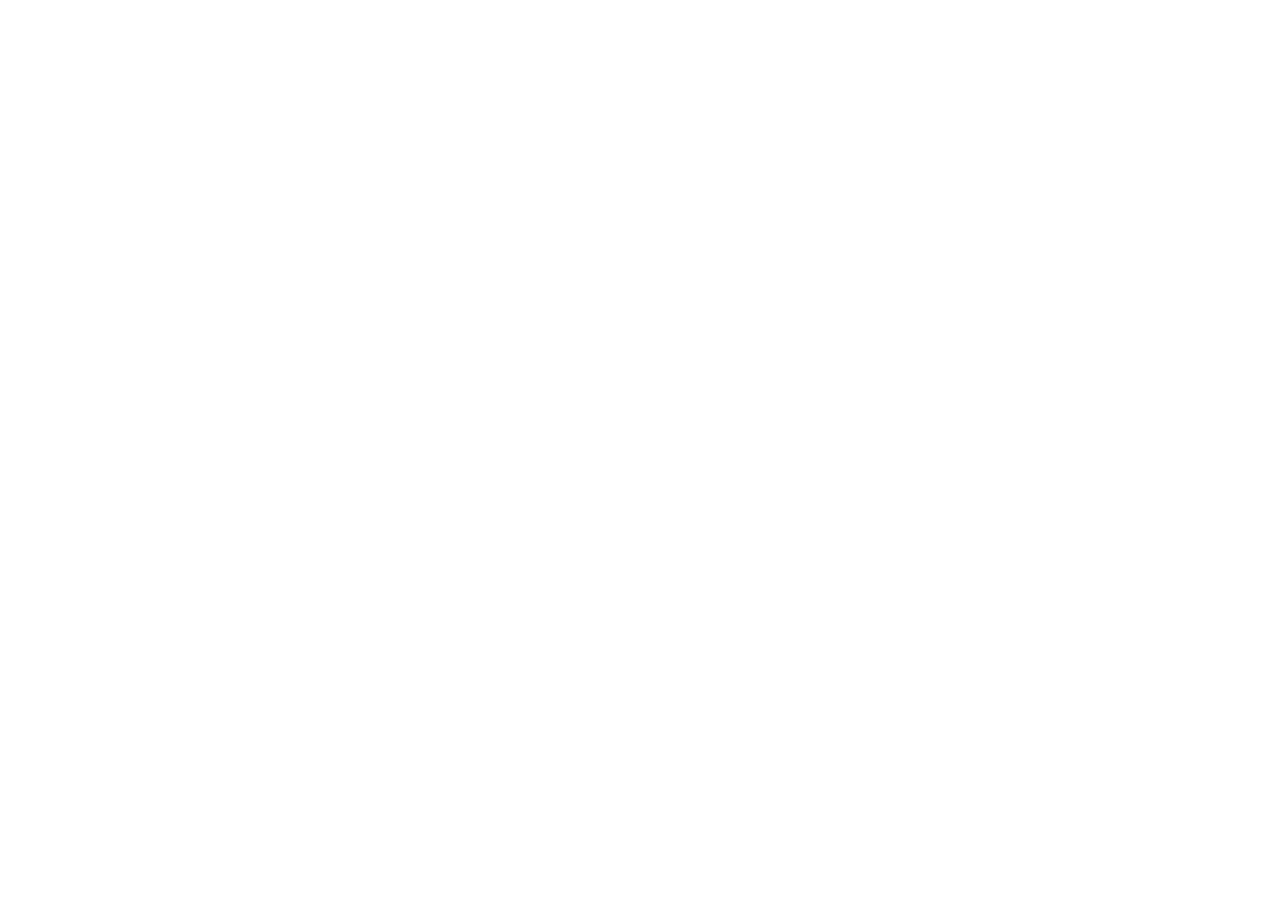
==== index.html @ 22e23e8b "refactor: add clean Bootstrap 5 static architecture" ====
<!doctype html>
<html lang="vi">
<head>
  <meta charset="utf-8">
  <meta name="viewport" content="width=device-width, initial-scale=1">
  <meta name="description" content="80Land - Tìm phòng trọ, căn hộ và nhà cho thuê nhanh chóng.">
  <title>80Land · Tìm phòng nhanh</title>
  <link rel="preconnect" href="https://fonts.googleapis.com">
  <link rel="preconnect" href="https://fonts.gstatic.com" crossorigin>
  <link href="https://fonts.googleapis.com/css2?family=Be+Vietnam+Pro:wght@400;500;600;700&display=swap" rel="stylesheet">
  <link href="https://cdn.jsdelivr.net/npm/bootstrap@5.3.3/dist/css/bootstrap.min.css" rel="stylesheet">
  <link href="css/app.css" rel="stylesheet">
  <link href="css/components.css" rel="stylesheet">
  <link href="css/pages.css" rel="stylesheet">
</head>
<body><div id="app"></div>
<script src="https://cdn.jsdelivr.net/npm/bootstrap@5.3.3/dist/js/bootstrap.bundle.min.js"></script>
<script type="module" src="js/app.js"></script>
</body>
</html>
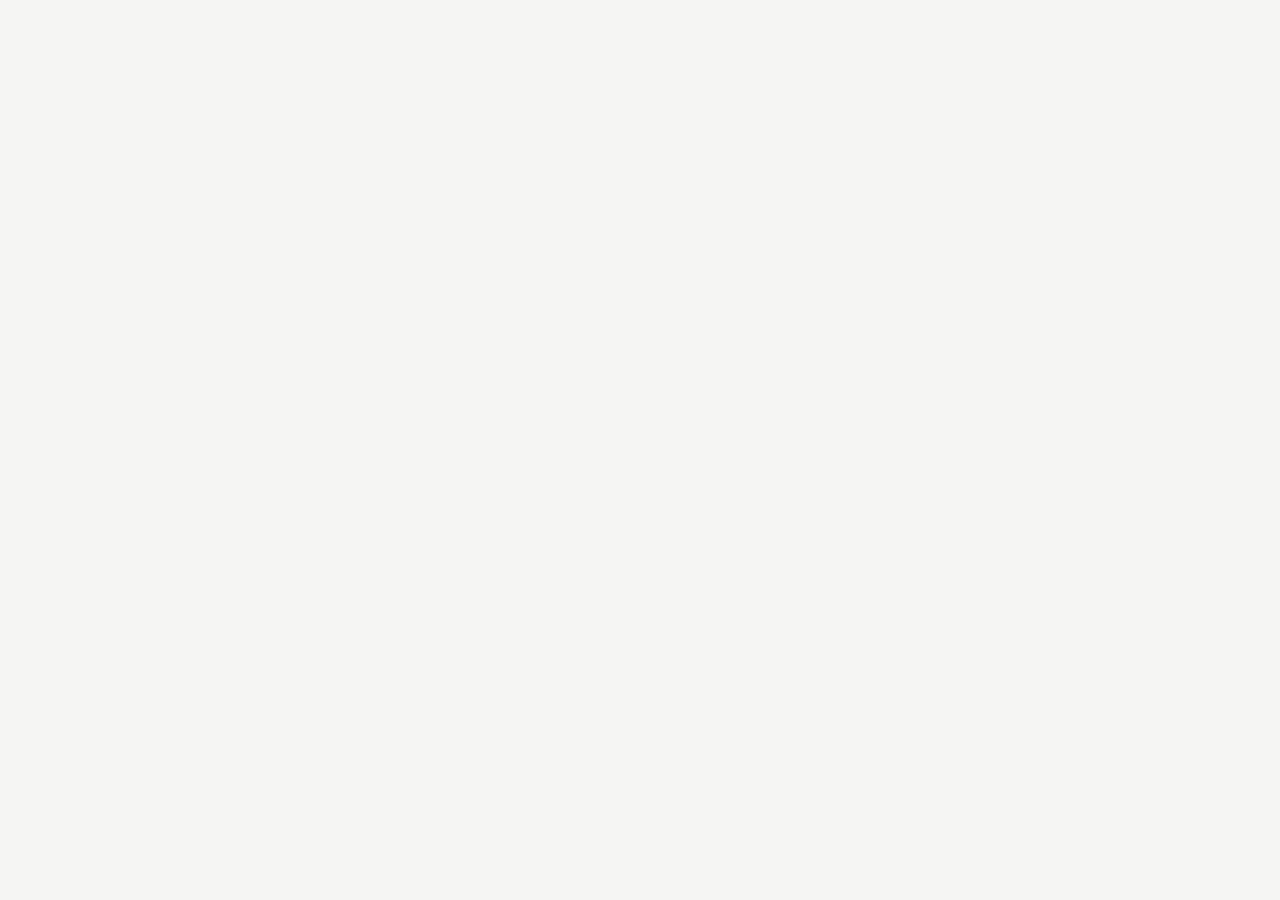
==== commit 9271c38d: "fix: load Material Symbols for UI icons" ====
--- a/index.html
+++ b/index.html
@@ -8,6 +8,7 @@
   <link rel="preconnect" href="https://fonts.googleapis.com">
   <link rel="preconnect" href="https://fonts.gstatic.com" crossorigin>
   <link href="https://fonts.googleapis.com/css2?family=Be+Vietnam+Pro:wght@400;500;600;700&display=swap" rel="stylesheet">
+  <link href="https://fonts.googleapis.com/css2?family=Material+Symbols+Outlined:opsz,wght,FILL,GRAD@20..48,100..700,0,0" rel="stylesheet">
   <link href="https://cdn.jsdelivr.net/npm/bootstrap@5.3.3/dist/css/bootstrap.min.css" rel="stylesheet">
   <link href="css/app.css" rel="stylesheet">
   <link href="css/components.css" rel="stylesheet">
--- a/css/app.css
+++ b/css/app.css
@@ -0,0 +1,2 @@
+:root{--80-red:#E53935;--80-red-dark:#B7131A;--80-ink:#151515;--80-muted:#707070;--80-surface:#fff;--80-bg:#F5F5F3;--80-line:#E5E5E0;--80-success:#2E7D32;--80-radius-sm:4px;--80-radius-md:8px;--80-radius-lg:12px;--80-radius-xl:16px;--80-radius-pill:999px;--80-shadow-1:0 4px 12px rgba(21,21,21,.06);--80-shadow-2:0 8px 24px rgba(21,21,21,.12)}
+html{scroll-behavior:smooth}body{margin:0;background:var(--80-bg);color:var(--80-ink);font-family:"Be Vietnam Pro",system-ui,sans-serif}a{text-decoration:none;color:inherit}button,input,select,textarea{font:inherit}#app{min-height:100vh}.text-80-muted{color:var(--80-muted)!important}.bg-80-bg{background:var(--80-bg)!important}.bg-80-surface{background:var(--80-surface)!important}.border-80{border-color:var(--80-line)!important}.btn-80-primary{--bs-btn-bg:var(--80-red);--bs-btn-border-color:var(--80-red);--bs-btn-hover-bg:var(--80-red-dark);--bs-btn-hover-border-color:var(--80-red-dark);--bs-btn-color:#fff;--bs-btn-hover-color:#fff}.btn-80-dark{--bs-btn-bg:var(--80-ink);--bs-btn-border-color:var(--80-ink);--bs-btn-hover-bg:#000;--bs-btn-hover-border-color:#000;--bs-btn-color:#fff;--bs-btn-hover-color:#fff}.card-80{background:#fff;border:1px solid var(--80-line);border-radius:var(--80-radius-lg);box-shadow:none}.card-80:hover{box-shadow:var(--80-shadow-1)}.section-space{padding-block:32px}@media(max-width:767.98px){.section-space{padding-block:20px}}
--- a/css/components.css
+++ b/css/components.css
@@ -0,0 +1 @@
+.site-header{position:sticky;top:0;z-index:1040;background:#fff;border-bottom:1px solid var(--80-line)}.site-header .inner{min-height:68px}.brand{display:inline-flex;align-items:center;gap:9px;font-weight:700;color:var(--80-red-dark)}.brand-mark{width:38px;height:38px;border-radius:10px;background:var(--80-red-dark);color:#fff;display:grid;place-items:center}.brand-copy strong{display:block;font-size:17px;line-height:1}.brand-copy span{display:block;font-size:10px;color:#6f6965;margin-top:3px}.header-icon{width:40px;height:40px;border:0;background:#fff;border-radius:10px;display:grid;place-items:center;position:relative;color:#3f3937}.header-icon:hover{background:#f6f3f1}.header-icon[data-tooltip]::after{content:attr(data-tooltip);position:absolute;left:50%;top:46px;transform:translate(-50%,-4px);opacity:0;pointer-events:none;background:#151515;color:#fff;border-radius:7px;padding:6px 9px;font-size:11px;white-space:nowrap;transition:.14s;z-index:10}.header-icon:hover::after{opacity:1;transform:translate(-50%,0)}.header-icon .count{position:absolute;right:2px;top:2px;min-width:15px;height:15px;padding:0 4px;border-radius:999px;background:var(--80-red);color:#fff;font-size:8px;display:grid;place-items:center}.search-control{height:44px;border:1px solid var(--80-line);border-radius:10px;background:#fbfaf9;display:flex;align-items:center;gap:9px;padding-inline:12px}.search-control:focus-within{border-color:var(--80-ink)}.search-control input{border:0;outline:0;background:transparent;width:100%;font-size:13px}.utility-bar{background:#efeded;border-bottom:1px solid #e3e0df;font-size:11px;color:#625b58}.hero-shell{border:1px solid var(--80-line);border-radius:18px;background:#fff;overflow:hidden}.hero-slide{display:none;min-height:280px;position:relative}.hero-slide.active{display:flex}.hero-copy{width:53%;padding:40px}.hero-copy h1{font-size:32px;line-height:1.18;font-weight:700;letter-spacing:-.03em;max-width:600px;margin:15px 0 8px}.hero-copy p{font-size:14px;line-height:1.6;color:#625c59;max-width:560px;margin:0}.hero-kicker{display:inline-flex;align-items:center;gap:6px;padding:7px 10px;border-radius:999px;background:#fff1f0;border:1px solid #f2d0cd;color:var(--80-red-dark);font-size:10px;font-weight:700}.hero-art{position:absolute;inset:0 0 0 53%;background:linear-gradient(135deg,#fff6f5,#f5e4df)}.search-box{margin:-40px 24px 0;position:relative;z-index:4;background:#fff;border:1px solid var(--80-line);border-radius:18px;box-shadow:var(--80-shadow-2);padding:14px}.search-tabs{display:flex;gap:8px;overflow:auto}.search-tab{border:0;background:#f4f1f0;color:#5e5653;border-radius:999px;padding:8px 12px;font-weight:600;font-size:12px;white-space:nowrap}.search-tab.active{background:var(--80-ink);color:#fff}.filter-field{height:56px;border:1px solid var(--80-line);border-radius:10px;background:#fbfaf9;padding:9px 11px;display:flex;flex-direction:column;justify-content:center}.filter-field small{font-size:9px;color:#8c8380;text-transform:uppercase;letter-spacing:.06em;font-weight:700}.filter-field strong{font-size:13px;font-weight:600}.quick-pill{border:1px solid #ece6e4;background:#f5f2f1;color:#3d3533;border-radius:999px;padding:6px 9px;font-size:10px;font-weight:600}.category-tile{height:76px;border:1px solid var(--80-line);background:#fff;border-radius:12px;padding:11px;display:flex;align-items:center;gap:10px}.category-tile:hover{border-color:var(--80-ink)}.category-icon{width:38px;height:38px;border-radius:9px;background:#f4f1f0;color:var(--80-red-dark);display:grid;place-items:center}.property-card{height:100%;overflow:hidden}.property-media{aspect-ratio:16/10;background:linear-gradient(135deg,#d8cec8,#9b887b);position:relative}.property-media .favorite{position:absolute;right:9px;top:9px;width:34px;height:34px;border:0;border-radius:50%;background:#fff}.property-body{padding:11px}.property-price{color:var(--80-red-dark);font-weight:700;font-size:18px;line-height:1.2}.property-title{font-size:14px;font-weight:600;line-height:1.35;margin-top:5px;display:-webkit-box;-webkit-line-clamp:2;-webkit-box-orient:vertical;overflow:hidden}.property-meta{font-size:11px;color:var(--80-muted);line-height:1.5;margin-top:6px}.badge-verified{display:inline-flex;align-items:center;gap:4px;border-radius:999px;padding:4px 7px;background:#e8f5e9;color:var(--80-success);font-size:9px;font-weight:700}.page-hero{padding:18px 0}.page-hero h1{font-size:28px;margin:0;font-weight:700}.page-hero p{font-size:12px;color:var(--80-muted);margin:5px 0 0}.result-card{display:grid;grid-template-columns:180px 1fr;gap:14px;padding:10px;border:1px solid var(--80-line);background:#fff;border-radius:12px}.result-card .thumb{border-radius:10px;background:linear-gradient(135deg,#d8cec8,#9b887b);min-height:140px}.split-map{min-height:560px;border-radius:14px;background:linear-gradient(135deg,#e3ece0,#d0ddd0);position:relative;overflow:hidden}.map-pin{position:absolute;width:28px;height:28px;border-radius:50% 50% 50% 0;transform:rotate(-45deg);background:var(--80-red-dark);border:3px solid #fff;box-shadow:0 7px 15px rgba(183,19,26,.22)}.map-pin::after{content:"";position:absolute;width:6px;height:6px;border-radius:50%;background:#fff;left:8px;top:8px}.detail-gallery{min-height:520px;border-radius:16px;background:linear-gradient(135deg,#d8ccc5,#8e7a70)}.detail-side{border:1px solid var(--80-line);border-radius:16px;background:#fff;padding:18px}.detail-price{color:var(--80-red-dark);font-size:25px;font-weight:700}.spec-card{border:1px solid var(--80-line);background:#faf8f7;border-radius:10px;padding:10px}.spec-card b{display:block;font-size:12px}.spec-card span{display:block;color:var(--80-muted);font-size:10px;margin-top:2px}.mobile-bottom{display:none}@media(max-width:767.98px){.hero-copy{width:76%;padding:22px 18px 32px}.hero-copy h1{font-size:22px}.hero-copy p{font-size:12px}.hero-art{inset:0 0 0 68%;opacity:.6}.search-box{margin:-24px 12px 0;padding:11px}.result-card{grid-template-columns:112px 1fr}.result-card .thumb{min-height:106px}.detail-gallery{min-height:300px}.mobile-bottom{display:block}.page-content-mobile{padding-bottom:82px}}
--- a/css/pages.css
+++ b/css/pages.css
@@ -0,0 +1 @@
+.page-content{background:var(--80-bg);min-height:calc(100vh - 68px)}.property-grid{display:grid;grid-template-columns:repeat(4,minmax(0,1fr));gap:16px}@media(max-width:991.98px){.property-grid{grid-template-columns:repeat(2,minmax(0,1fr))}}@media(max-width:575.98px){.property-grid{grid-template-columns:repeat(2,minmax(0,1fr));gap:10px}}
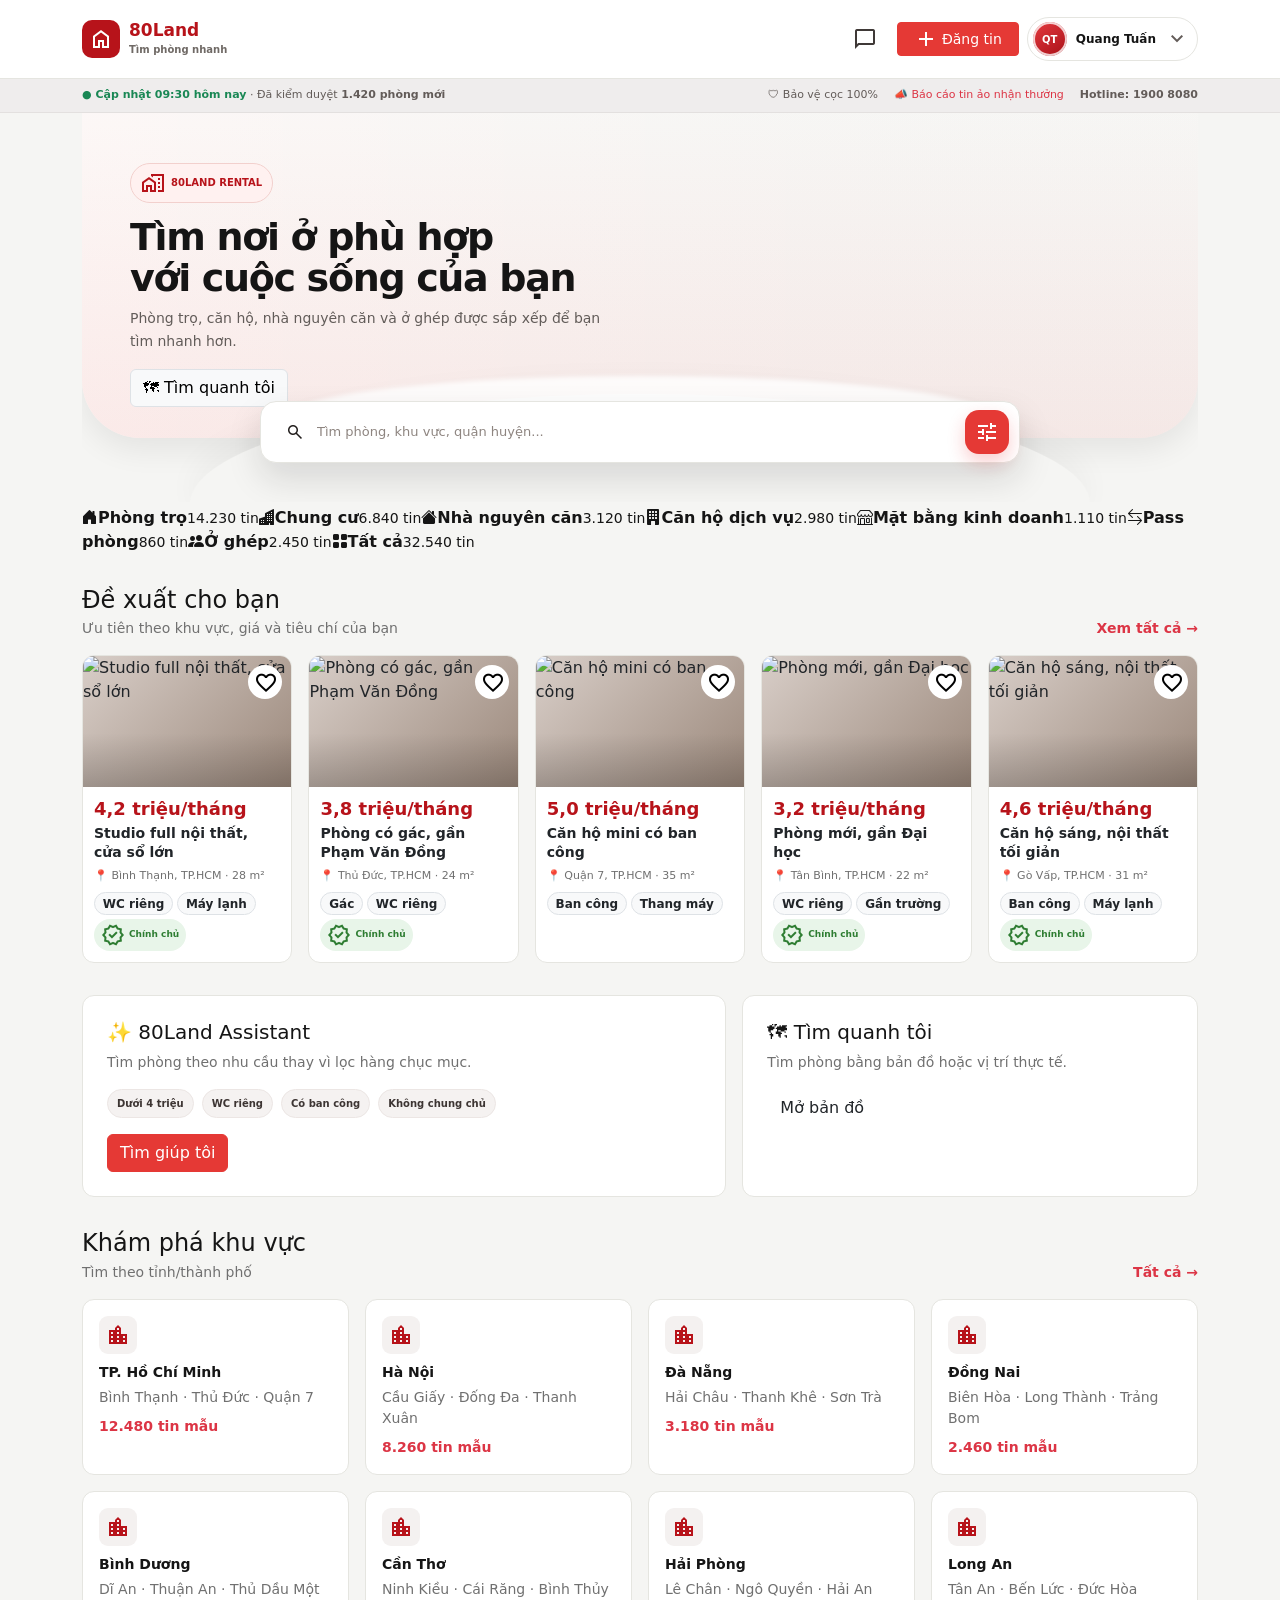
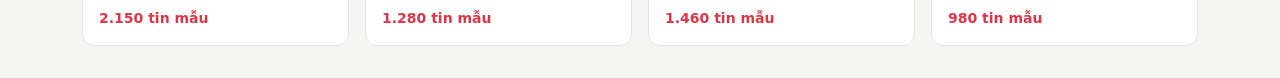
==== commit 0d1e6b01: "style: add Bootstrap Icons to 80Land" ====
--- a/index.html
+++ b/index.html
@@ -9,6 +9,7 @@
   <link rel="preconnect" href="https://fonts.gstatic.com" crossorigin>
   <link href="https://fonts.googleapis.com/css2?family=Be+Vietnam+Pro:wght@400;500;600;700&display=swap" rel="stylesheet">
   <link href="https://fonts.googleapis.com/css2?family=Material+Symbols+Outlined:opsz,wght,FILL,GRAD@20..48,100..700,0,0" rel="stylesheet">
+  <link href="https://cdn.jsdelivr.net/npm/bootstrap-icons@1.11.3/font/bootstrap-icons.min.css" rel="stylesheet">
   <link href="https://cdn.jsdelivr.net/npm/bootstrap@5.3.3/dist/css/bootstrap.min.css" rel="stylesheet">
   <link href="css/app.css" rel="stylesheet">
   <link href="css/components.css" rel="stylesheet">
--- a/css/components.css
+++ b/css/components.css
@@ -1 +1,262 @@
-.site-header{position:sticky;top:0;z-index:1040;background:#fff;border-bottom:1px solid var(--80-line)}.site-header .inner{min-height:68px}.brand{display:inline-flex;align-items:center;gap:9px;font-weight:700;color:var(--80-red-dark)}.brand-mark{width:38px;height:38px;border-radius:10px;background:var(--80-red-dark);color:#fff;display:grid;place-items:center}.brand-copy strong{display:block;font-size:17px;line-height:1}.brand-copy span{display:block;font-size:10px;color:#6f6965;margin-top:3px}.header-icon{width:40px;height:40px;border:0;background:#fff;border-radius:10px;display:grid;place-items:center;position:relative;color:#3f3937}.header-icon:hover{background:#f6f3f1}.header-icon[data-tooltip]::after{content:attr(data-tooltip);position:absolute;left:50%;top:46px;transform:translate(-50%,-4px);opacity:0;pointer-events:none;background:#151515;color:#fff;border-radius:7px;padding:6px 9px;font-size:11px;white-space:nowrap;transition:.14s;z-index:10}.header-icon:hover::after{opacity:1;transform:translate(-50%,0)}.header-icon .count{position:absolute;right:2px;top:2px;min-width:15px;height:15px;padding:0 4px;border-radius:999px;background:var(--80-red);color:#fff;font-size:8px;display:grid;place-items:center}.search-control{height:44px;border:1px solid var(--80-line);border-radius:10px;background:#fbfaf9;display:flex;align-items:center;gap:9px;padding-inline:12px}.search-control:focus-within{border-color:var(--80-ink)}.search-control input{border:0;outline:0;background:transparent;width:100%;font-size:13px}.utility-bar{background:#efeded;border-bottom:1px solid #e3e0df;font-size:11px;color:#625b58}.hero-shell{border:1px solid var(--80-line);border-radius:18px;background:#fff;overflow:hidden}.hero-slide{display:none;min-height:280px;position:relative}.hero-slide.active{display:flex}.hero-copy{width:53%;padding:40px}.hero-copy h1{font-size:32px;line-height:1.18;font-weight:700;letter-spacing:-.03em;max-width:600px;margin:15px 0 8px}.hero-copy p{font-size:14px;line-height:1.6;color:#625c59;max-width:560px;margin:0}.hero-kicker{display:inline-flex;align-items:center;gap:6px;padding:7px 10px;border-radius:999px;background:#fff1f0;border:1px solid #f2d0cd;color:var(--80-red-dark);font-size:10px;font-weight:700}.hero-art{position:absolute;inset:0 0 0 53%;background:linear-gradient(135deg,#fff6f5,#f5e4df)}.search-box{margin:-40px 24px 0;position:relative;z-index:4;background:#fff;border:1px solid var(--80-line);border-radius:18px;box-shadow:var(--80-shadow-2);padding:14px}.search-tabs{display:flex;gap:8px;overflow:auto}.search-tab{border:0;background:#f4f1f0;color:#5e5653;border-radius:999px;padding:8px 12px;font-weight:600;font-size:12px;white-space:nowrap}.search-tab.active{background:var(--80-ink);color:#fff}.filter-field{height:56px;border:1px solid var(--80-line);border-radius:10px;background:#fbfaf9;padding:9px 11px;display:flex;flex-direction:column;justify-content:center}.filter-field small{font-size:9px;color:#8c8380;text-transform:uppercase;letter-spacing:.06em;font-weight:700}.filter-field strong{font-size:13px;font-weight:600}.quick-pill{border:1px solid #ece6e4;background:#f5f2f1;color:#3d3533;border-radius:999px;padding:6px 9px;font-size:10px;font-weight:600}.category-tile{height:76px;border:1px solid var(--80-line);background:#fff;border-radius:12px;padding:11px;display:flex;align-items:center;gap:10px}.category-tile:hover{border-color:var(--80-ink)}.category-icon{width:38px;height:38px;border-radius:9px;background:#f4f1f0;color:var(--80-red-dark);display:grid;place-items:center}.property-card{height:100%;overflow:hidden}.property-media{aspect-ratio:16/10;background:linear-gradient(135deg,#d8cec8,#9b887b);position:relative}.property-media .favorite{position:absolute;right:9px;top:9px;width:34px;height:34px;border:0;border-radius:50%;background:#fff}.property-body{padding:11px}.property-price{color:var(--80-red-dark);font-weight:700;font-size:18px;line-height:1.2}.property-title{font-size:14px;font-weight:600;line-height:1.35;margin-top:5px;display:-webkit-box;-webkit-line-clamp:2;-webkit-box-orient:vertical;overflow:hidden}.property-meta{font-size:11px;color:var(--80-muted);line-height:1.5;margin-top:6px}.badge-verified{display:inline-flex;align-items:center;gap:4px;border-radius:999px;padding:4px 7px;background:#e8f5e9;color:var(--80-success);font-size:9px;font-weight:700}.page-hero{padding:18px 0}.page-hero h1{font-size:28px;margin:0;font-weight:700}.page-hero p{font-size:12px;color:var(--80-muted);margin:5px 0 0}.result-card{display:grid;grid-template-columns:180px 1fr;gap:14px;padding:10px;border:1px solid var(--80-line);background:#fff;border-radius:12px}.result-card .thumb{border-radius:10px;background:linear-gradient(135deg,#d8cec8,#9b887b);min-height:140px}.split-map{min-height:560px;border-radius:14px;background:linear-gradient(135deg,#e3ece0,#d0ddd0);position:relative;overflow:hidden}.map-pin{position:absolute;width:28px;height:28px;border-radius:50% 50% 50% 0;transform:rotate(-45deg);background:var(--80-red-dark);border:3px solid #fff;box-shadow:0 7px 15px rgba(183,19,26,.22)}.map-pin::after{content:"";position:absolute;width:6px;height:6px;border-radius:50%;background:#fff;left:8px;top:8px}.detail-gallery{min-height:520px;border-radius:16px;background:linear-gradient(135deg,#d8ccc5,#8e7a70)}.detail-side{border:1px solid var(--80-line);border-radius:16px;background:#fff;padding:18px}.detail-price{color:var(--80-red-dark);font-size:25px;font-weight:700}.spec-card{border:1px solid var(--80-line);background:#faf8f7;border-radius:10px;padding:10px}.spec-card b{display:block;font-size:12px}.spec-card span{display:block;color:var(--80-muted);font-size:10px;margin-top:2px}.mobile-bottom{display:none}@media(max-width:767.98px){.hero-copy{width:76%;padding:22px 18px 32px}.hero-copy h1{font-size:22px}.hero-copy p{font-size:12px}.hero-art{inset:0 0 0 68%;opacity:.6}.search-box{margin:-24px 12px 0;padding:11px}.result-card{grid-template-columns:112px 1fr}.result-card .thumb{min-height:106px}.detail-gallery{min-height:300px}.mobile-bottom{display:block}.page-content-mobile{padding-bottom:82px}}+.site-header{position:sticky;top:0;z-index:1040;background:#fff;border-bottom:1px solid var(--80-line)}.site-header .inner{min-height:68px}.brand{display:inline-flex;align-items:center;gap:9px;font-weight:700;color:var(--80-red-dark)}.brand-mark{width:38px;height:38px;border-radius:10px;background:var(--80-red-dark);color:#fff;display:grid;place-items:center}.brand-copy strong{display:block;font-size:17px;line-height:1}.brand-copy span{display:block;font-size:10px;color:#6f6965;margin-top:3px}.header-icon{width:40px;height:40px;border:0;background:#fff;border-radius:10px;display:grid;place-items:center;position:relative;color:#3f3937}.header-icon:hover{background:#f6f3f1}.header-icon[data-tooltip]::after{content:attr(data-tooltip);position:absolute;left:50%;top:46px;transform:translate(-50%,-4px);opacity:0;pointer-events:none;background:#151515;color:#fff;border-radius:7px;padding:6px 9px;font-size:11px;white-space:nowrap;transition:.14s;z-index:10}.header-icon:hover::after{opacity:1;transform:translate(-50%,0)}.header-icon .count{position:absolute;right:2px;top:2px;min-width:15px;height:15px;padding:0 4px;border-radius:999px;background:var(--80-red);color:#fff;font-size:8px;display:grid;place-items:center}.search-control{height:44px;border:1px solid var(--80-line);border-radius:10px;background:#fbfaf9;display:flex;align-items:center;gap:9px;padding-inline:12px}.search-control:focus-within{border-color:var(--80-ink)}.search-control input{border:0;outline:0;background:transparent;width:100%;font-size:13px}.utility-bar{background:#efeded;border-bottom:1px solid #e3e0df;font-size:11px;color:#625b58}.hero-shell{border:1px solid var(--80-line);border-radius:18px;background:#fff;overflow:hidden}.hero-slide{display:none;min-height:280px;position:relative}.hero-slide.active{display:flex}.hero-copy{width:53%;padding:40px}.hero-copy h1{font-size:32px;line-height:1.18;font-weight:700;letter-spacing:-.03em;max-width:600px;margin:15px 0 8px}.hero-copy p{font-size:14px;line-height:1.6;color:#625c59;max-width:560px;margin:0}.hero-kicker{display:inline-flex;align-items:center;gap:6px;padding:7px 10px;border-radius:999px;background:#fff1f0;border:1px solid #f2d0cd;color:var(--80-red-dark);font-size:10px;font-weight:700}.hero-art{position:absolute;inset:0 0 0 53%;background:linear-gradient(135deg,#fff6f5,#f5e4df)}.search-box{margin:-40px 24px 0;position:relative;z-index:4;background:#fff;border:1px solid var(--80-line);border-radius:18px;box-shadow:var(--80-shadow-2);padding:14px}.search-tabs{display:flex;gap:8px;overflow:auto}.search-tab{border:0;background:#f4f1f0;color:#5e5653;border-radius:999px;padding:8px 12px;font-weight:600;font-size:12px;white-space:nowrap}.search-tab.active{background:var(--80-ink);color:#fff}.filter-field{height:56px;border:1px solid var(--80-line);border-radius:10px;background:#fbfaf9;padding:9px 11px;display:flex;flex-direction:column;justify-content:center}.filter-field small{font-size:9px;color:#8c8380;text-transform:uppercase;letter-spacing:.06em;font-weight:700}.filter-field strong{font-size:13px;font-weight:600}.quick-pill{border:1px solid #ece6e4;background:#f5f2f1;color:#3d3533;border-radius:999px;padding:6px 9px;font-size:10px;font-weight:600}.category-tile{height:76px;border:1px solid var(--80-line);background:#fff;border-radius:12px;padding:11px;display:flex;align-items:center;gap:10px}.category-tile:hover{border-color:var(--80-ink)}.category-icon{width:38px;height:38px;border-radius:9px;background:#f4f1f0;color:var(--80-red-dark);display:grid;place-items:center}.property-card{height:100%;overflow:hidden}.property-media{aspect-ratio:16/10;background:linear-gradient(135deg,#d8cec8,#9b887b);position:relative}.property-media .favorite{position:absolute;right:9px;top:9px;width:34px;height:34px;border:0;border-radius:50%;background:#fff}.property-body{padding:11px}.property-price{color:var(--80-red-dark);font-weight:700;font-size:18px;line-height:1.2}.property-title{font-size:14px;font-weight:600;line-height:1.35;margin-top:5px;display:-webkit-box;-webkit-line-clamp:2;-webkit-box-orient:vertical;overflow:hidden}.property-meta{font-size:11px;color:var(--80-muted);line-height:1.5;margin-top:6px}.badge-verified{display:inline-flex;align-items:center;gap:4px;border-radius:999px;padding:4px 7px;background:#e8f5e9;color:var(--80-success);font-size:9px;font-weight:700}.page-hero{padding:18px 0}.page-hero h1{font-size:28px;margin:0;font-weight:700}.page-hero p{font-size:12px;color:var(--80-muted);margin:5px 0 0}.result-card{display:grid;grid-template-columns:180px 1fr;gap:14px;padding:10px;border:1px solid var(--80-line);background:#fff;border-radius:12px}.result-card .thumb{border-radius:10px;background:linear-gradient(135deg,#d8cec8,#9b887b);min-height:140px}.split-map{min-height:560px;border-radius:14px;background:linear-gradient(135deg,#e3ece0,#d0ddd0);position:relative;overflow:hidden}.map-pin{position:absolute;width:28px;height:28px;border-radius:50% 50% 50% 0;transform:rotate(-45deg);background:var(--80-red-dark);border:3px solid #fff;box-shadow:0 7px 15px rgba(183,19,26,.22)}.map-pin::after{content:"";position:absolute;width:6px;height:6px;border-radius:50%;background:#fff;left:8px;top:8px}.detail-gallery{min-height:520px;border-radius:16px;background:linear-gradient(135deg,#d8ccc5,#8e7a70)}.detail-side{border:1px solid var(--80-line);border-radius:16px;background:#fff;padding:18px}.detail-price{color:var(--80-red-dark);font-size:25px;font-weight:700}.spec-card{border:1px solid var(--80-line);background:#faf8f7;border-radius:10px;padding:10px}.spec-card b{display:block;font-size:12px}.spec-card span{display:block;color:var(--80-muted);font-size:10px;margin-top:2px}.mobile-bottom{display:none}@media(max-width:767.98px){.hero-copy{width:76%;padding:22px 18px 32px}.hero-copy h1{font-size:22px}.hero-copy p{font-size:12px}.hero-art{inset:0 0 0 68%;opacity:.6}.search-box{margin:-24px 12px 0;padding:11px}.result-card{grid-template-columns:112px 1fr}.result-card .thumb{min-height:106px}.detail-gallery{min-height:300px}.mobile-bottom{display:block}.page-content-mobile{padding-bottom:82px}}
+/* 80Land V3 visual refinement: image-rich marketplace treatment */
+.hero-shell{box-shadow:var(--80-shadow-1)}
+.hero-slide{min-height:258px}
+.hero-copy{position:relative;z-index:2}
+.hero-art{overflow:hidden}
+.hero-art::before{content:"";position:absolute;inset:16px 22px 16px 18px;border-radius:18px;background-position:center;background-size:cover;background-repeat:no-repeat;box-shadow:0 18px 45px rgba(60,32,26,.12)}
+.hero-art::after{content:"";position:absolute;inset:16px 22px 16px 18px;border-radius:18px;background:linear-gradient(90deg,rgba(255,248,247,.20),rgba(255,248,247,.02))}
+.hero-art.rental::before{background-image:url("https://images.unsplash.com/photo-1600210492486-724fe5c67fb0?auto=format&fit=crop&w=1000&q=82")}
+.hero-art.search::before{background-image:url("https://images.unsplash.com/photo-1560185893-a55cbc8c57e8?auto=format&fit=crop&w=1000&q=82")}
+.hero-art.landlord::before{background-image:url("https://images.unsplash.com/photo-1497366811353-6870744d04b2?auto=format&fit=crop&w=1000&q=82")}
+.category-tile{padding:8px 10px}
+.category-thumb{width:58px;height:58px;flex:0 0 58px;border-radius:10px;object-fit:cover;background:#eee}
+.category-icon.category-icon-sm{width:34px;height:34px}
+.property-media img,.result-card .thumb img,.detail-gallery img{width:100%;height:100%;object-fit:cover;display:block}
+.property-media{overflow:hidden}
+.property-media::after{content:"";position:absolute;left:0;right:0;bottom:0;height:54px;background:linear-gradient(transparent,rgba(0,0,0,.18));pointer-events:none}
+.result-card .thumb{overflow:hidden;background:#e6dfdb}
+.result-card .thumb img{min-height:100%}
+.detail-gallery{overflow:hidden;position:relative}
+.detail-gallery img{height:100%;min-height:520px}
+.category-tile .category-copy{min-width:0}
+.category-tile .category-copy .fw-semibold{white-space:nowrap;overflow:hidden;text-overflow:ellipsis}
+@media(min-width:992px){
+  .property-grid,.home-listing-grid{grid-template-columns:repeat(5,minmax(0,1fr))}
+}
+@media(max-width:767.98px){
+  .hero-slide{min-height:230px}
+  .hero-copy{width:77%}
+  .hero-art::before{inset:18px 16px 18px 25%}
+  .detail-gallery img{min-height:300px}
+}
+
+/* V4 hero: Chợ Tốt-inspired search-first composition, adapted to 80Land */
+.hero-stage{position:relative;padding-bottom:92px;background:var(--80-bg);overflow:hidden}
+.hero-banner{position:relative;height:340px;overflow:hidden;border-radius:0 0 54px 54px;background:
+  linear-gradient(90deg,rgba(255,248,247,.74) 0%,rgba(255,248,247,.38) 34%,rgba(255,248,247,.08) 72%),
+  url("/assets/images/80land-banner.jpg") center 42%/cover no-repeat,
+  url("https://images.unsplash.com/photo-1600607687920-4e2a09cf159d?auto=format&fit=crop&w=1800&q=82") center/cover no-repeat;
+  box-shadow:0 12px 30px rgba(21,21,21,.07)}
+.hero-banner::before{content:"";position:absolute;inset:0;background:linear-gradient(180deg,rgba(255,255,255,.06),rgba(229,57,53,.07));pointer-events:none}
+.hero-message{position:relative;z-index:2;width:min(560px,48%);padding:54px 0 0 36px}
+.hero-message h1{margin:14px 0 8px;font-size:38px;line-height:1.08;letter-spacing:-.035em;font-weight:700;color:var(--80-ink)}
+.hero-message p{margin:0;max-width:510px;color:#625c59;font-size:14px;line-height:1.65}
+.hero-message-actions{display:flex;gap:9px;margin-top:18px;flex-wrap:wrap}
+.hero-orbit{position:absolute;z-index:1;left:50%;bottom:-105px;transform:translateX(-50%);width:min(1020px,78vw);height:255px;border-radius:50%;background:var(--80-bg);box-shadow:0 -16px 28px rgba(21,21,21,.03)}
+.hero-orbit::before{content:"";position:absolute;left:50%;top:-26px;transform:translateX(-50%);width:72%;height:104px;border-radius:50%;background:rgba(255,255,255,.82);filter:blur(2px)}
+.hero-search{position:absolute;z-index:4;left:50%;bottom:-34px;transform:translateX(-50%);width:min(1180px,calc(100% - 80px));margin:0;background:#fff;border:1px solid var(--80-line);border-radius:22px;box-shadow:0 18px 42px rgba(21,21,21,.14);padding:15px 16px}
+.hero-search .search-tabs{gap:7px}
+.hero-search .search-tab{padding:9px 13px;font-size:11px}
+.hero-search .filter-field{height:58px;background:#fff}
+.hero-search .quick-pill{background:#f7f3f2}
+.category-tile{height:82px}
+@media(max-width:1199.98px){
+  .hero-message{width:56%;padding-left:28px}
+  .hero-message h1{font-size:33px}
+  .hero-orbit{width:82vw}
+}
+@media(max-width:767.98px){
+  .hero-stage{padding-bottom:38px}
+  .hero-banner{height:430px;border-radius:0 0 38px 38px;background-position:center 42%}
+  .hero-message{width:100%;padding:28px 18px 0}
+  .hero-message h1{font-size:28px;max-width:340px}
+  .hero-message p{max-width:300px;font-size:12px}
+  .hero-message-actions .btn{font-size:11px}
+  .hero-orbit{bottom:-80px;width:130vw;height:190px}
+  .hero-search{position:relative;left:auto;bottom:auto;transform:none;width:calc(100% - 24px);margin:-78px 12px 0;padding:11px;border-radius:17px}
+  .hero-search .filter-field{height:52px}
+}
+
+/* V5 compact search: one field + filter action */
+.site-header .inner{min-height:78px}
+.site-header .header-icon{flex:0 0 auto}
+.hero-stage{padding-bottom:64px}
+.hero-banner{height:325px;border-radius:0 0 58px 58px}
+.hero-message{padding-top:50px}
+.hero-message-actions{margin-top:16px}
+.hero-message-actions .btn-80-primary{display:none}
+
+.hero-orbit{bottom:-112px;width:min(900px,72vw);height:220px}
+.hero-orbit::before{top:-18px;width:78%;height:82px}
+
+.hero-search{
+  /* Nâng search lên để xuyên vào phần banner, gần bố cục Chợ Tốt */
+  bottom:39px;
+  width:min(760px,calc(100% - 48px));
+  padding:8px 10px;
+  border-radius:16px;
+  box-shadow:0 16px 34px rgba(21,21,21,.13);
+}
+.hero-search-row{display:flex;align-items:center;gap:9px}
+.hero-search-input{
+  flex:1;
+  height:44px;
+  margin:0;
+  display:flex;
+  align-items:center;
+  gap:10px;
+  padding:0 14px;
+  border:0;
+  border-radius:0;
+  background:transparent;
+  cursor:text;
+}
+.hero-search-input span{display:inline-flex;color:#211d1c;font-size:20px}
+.hero-search-input input{
+  width:100%;
+  min-width:0;
+  border:0;
+  outline:0;
+  background:transparent;
+  font:inherit;
+  font-size:13px;
+  color:var(--80-ink);
+}
+.hero-search-input input::placeholder{color:#8e8580}
+.hero-filter-btn{
+  width:44px;
+  height:44px;
+  flex:0 0 44px;
+  display:inline-flex;
+  align-items:center;
+  justify-content:center;
+  gap:6px;
+  border-radius:14px;
+  background:var(--80-red);
+  color:#fff;
+  text-decoration:none;
+  box-shadow:0 8px 18px rgba(227,30,36,.22);
+}
+.hero-filter-btn:hover{color:#fff;background:var(--80-red-dark)}
+.hero-filter-btn .material-symbols-rounded{font-size:19px}
+.filter-label{display:none}
+
+@media(max-width:767.98px){
+  .site-header .inner{min-height:68px}
+  .site-header .brand-copy span{display:none}
+  .site-header .brand-copy strong{font-size:18px}
+  .site-header .vr,.site-header .header-icon[data-tooltip="Khu vực"]{display:none!important}
+  .hero-stage{padding-bottom:34px}
+  .hero-banner{height:360px;border-radius:0 0 40px 40px}
+  .hero-message{padding:30px 18px 0;width:90%}
+  .hero-message h1{font-size:27px}
+  .hero-message p{max-width:300px}
+  .hero-orbit{bottom:-76px;width:125vw;height:165px}
+  .hero-search{
+    bottom:-23px;
+    width:calc(100% - 24px);
+    padding:6px 8px;
+    border-radius:14px;
+  }
+  .hero-search-input{height:40px;padding:0 9px;border-radius:0}
+  .hero-search-input span{font-size:18px}
+  .hero-search-input input{font-size:12px}
+  .hero-filter-btn{width:40px;height:40px;flex-basis:40px;border-radius:11px}
+  .hero-filter-btn .material-symbols-rounded{font-size:18px}
+}
+
+/* User account menu */
+.header-actions{margin-left:auto}
+.user-menu{position:relative}
+.user-menu-trigger{
+  height:44px;
+  display:inline-flex;
+  align-items:center;
+  gap:9px;
+  padding:4px 8px 4px 5px;
+  border:1px solid var(--80-line);
+  border-radius:999px;
+  background:#fff;
+  color:var(--80-ink);
+  cursor:pointer;
+  transition:background .16s ease,border-color .16s ease,box-shadow .16s ease;
+}
+.user-menu-trigger:hover,
+.user-menu.is-open .user-menu-trigger{
+  background:#faf7f6;
+  border-color:#dcd4d0;
+}
+.user-avatar{
+  width:34px;
+  height:34px;
+  flex:0 0 34px;
+  display:grid;
+  place-items:center;
+  border-radius:50%;
+  background:linear-gradient(145deg,#e43a40,#a91017);
+  color:#fff;
+  font-size:10px;
+  font-weight:800;
+  letter-spacing:.02em;
+  box-shadow:inset 0 0 0 2px rgba(255,255,255,.78);
+}
+.user-name{font-size:12px;font-weight:700;white-space:nowrap}
+.user-chevron{display:inline-flex;color:#625b58;transition:transform .16s ease}
+.user-menu.is-open .user-chevron{transform:rotate(180deg)}
+.user-dropdown{
+  position:absolute;
+  right:0;
+  top:calc(100% + 9px);
+  width:236px;
+  padding:7px;
+  border:1px solid var(--80-line);
+  border-radius:14px;
+  background:#fff;
+  box-shadow:0 18px 42px rgba(21,21,21,.16);
+  opacity:0;
+  visibility:hidden;
+  transform:translateY(-5px);
+  pointer-events:none;
+  transition:opacity .16s ease,transform .16s ease,visibility .16s ease;
+}
+.user-menu.is-open .user-dropdown{
+  opacity:1;
+  visibility:visible;
+  transform:translateY(0);
+  pointer-events:auto;
+}
+.user-dropdown-item{
+  width:100%;
+  min-height:42px;
+  display:flex;
+  align-items:center;
+  gap:10px;
+  padding:9px 10px;
+  border:0;
+  border-radius:9px;
+  background:transparent;
+  color:#302a28;
+  text-decoration:none;
+  font-size:12px;
+  text-align:left;
+}
+.user-dropdown-item:hover{background:#f6f2f0;color:var(--80-red-dark)}
+.user-dropdown-item .material-symbols-rounded{font-size:19px;color:#6b625e}
+.user-dropdown-item:hover .material-symbols-rounded{color:var(--80-red-dark)}
+.menu-count{
+  margin-left:auto;
+  min-width:18px;
+  height:18px;
+  padding:0 5px;
+  display:grid;
+  place-items:center;
+  border-radius:999px;
+  background:#fff0ef;
+  color:var(--80-red-dark);
+  font-size:9px;
+  font-weight:800;
+}
+.user-dropdown-divider{height:1px;background:#eee8e5;margin:5px 4px}
+.user-logout{color:#a7161c}
+.user-logout .material-symbols-rounded{color:#a7161c}
+
+/* Header now has no location control and uses account identity on the right. */
+.site-header .inner{min-height:78px}
+@media(max-width:767.98px){
+  .site-header .inner{min-height:68px}
+  .user-name{display:none}
+  .user-menu-trigger{padding-right:5px}
+  .user-dropdown{right:-4px;width:220px}
+  .header-actions{gap:1px}
+}
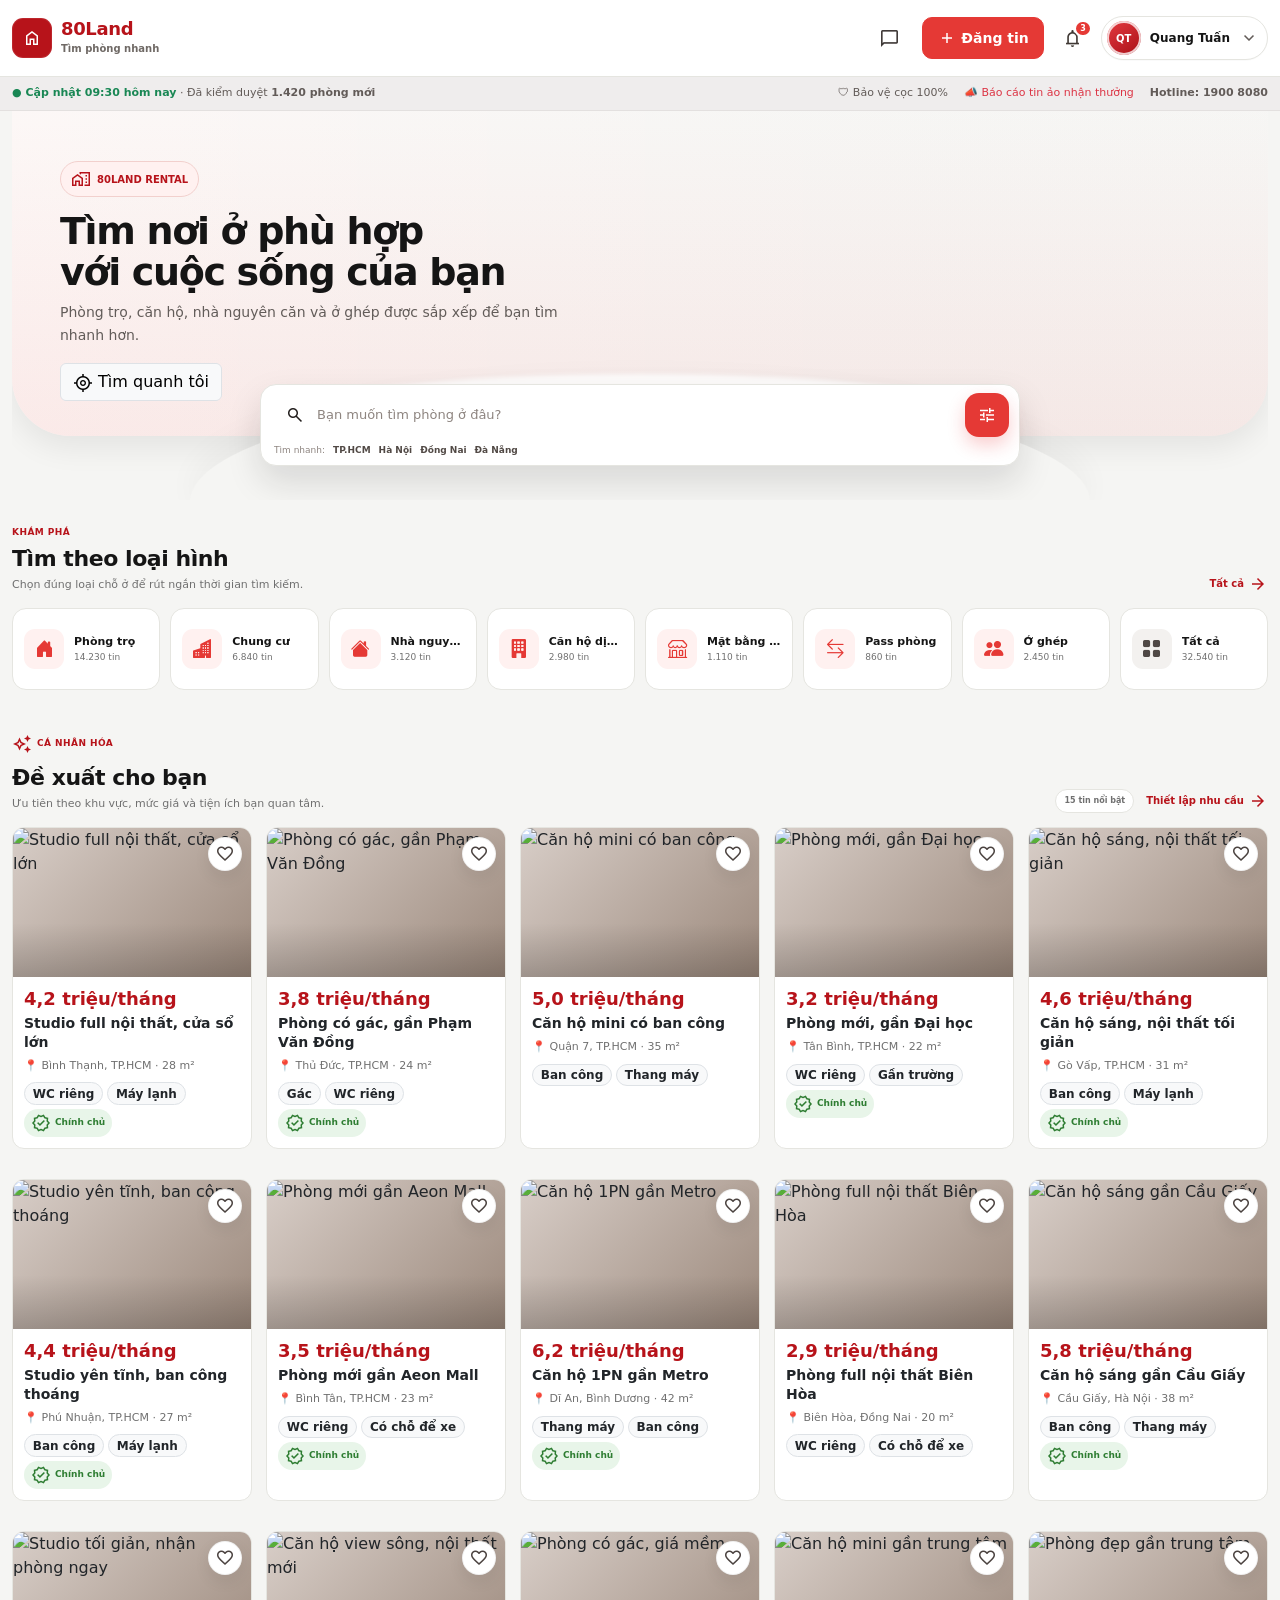
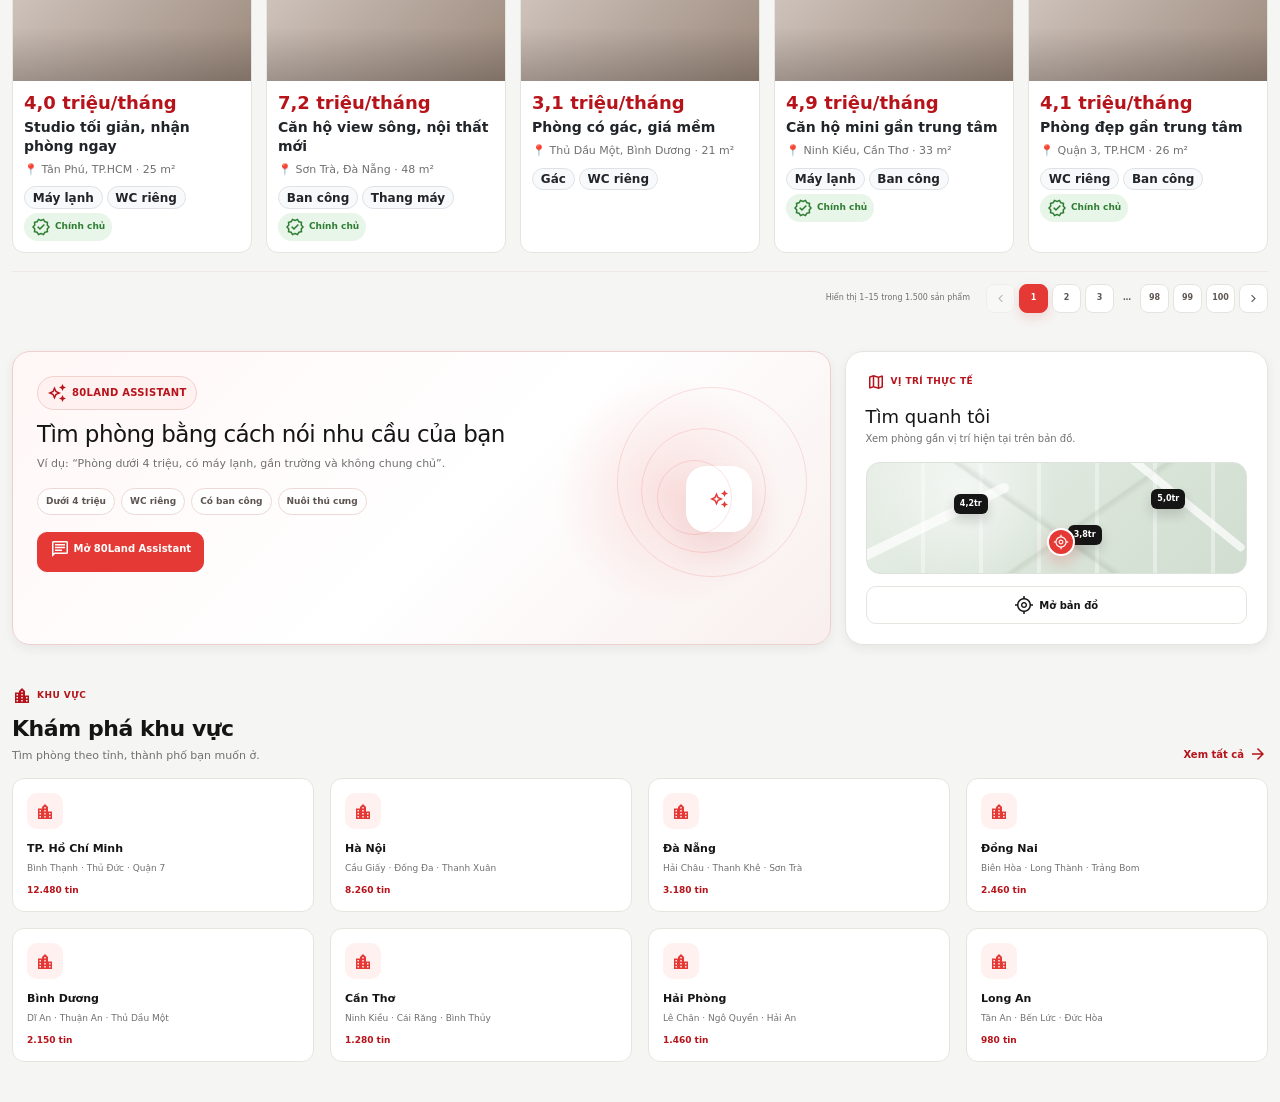
==== commit 505f1588: "chore: enable Figma HTML capture for approved UI" ====
--- a/index.html
+++ b/index.html
@@ -17,6 +17,7 @@
 </head>
 <body><div id="app"></div>
 <script src="https://cdn.jsdelivr.net/npm/bootstrap@5.3.3/dist/js/bootstrap.bundle.min.js"></script>
+<script src="https://mcp.figma.com/mcp/html-to-design/capture.js" async></script>
 <script type="module" src="js/app.js"></script>
 </body>
 </html>
--- a/css/app.css
+++ b/css/app.css
@@ -1,2 +1,84 @@
 :root{--80-red:#E53935;--80-red-dark:#B7131A;--80-ink:#151515;--80-muted:#707070;--80-surface:#fff;--80-bg:#F5F5F3;--80-line:#E5E5E0;--80-success:#2E7D32;--80-radius-sm:4px;--80-radius-md:8px;--80-radius-lg:12px;--80-radius-xl:16px;--80-radius-pill:999px;--80-shadow-1:0 4px 12px rgba(21,21,21,.06);--80-shadow-2:0 8px 24px rgba(21,21,21,.12)}
-html{scroll-behavior:smooth}body{margin:0;background:var(--80-bg);color:var(--80-ink);font-family:"Be Vietnam Pro",system-ui,sans-serif}a{text-decoration:none;color:inherit}button,input,select,textarea{font:inherit}#app{min-height:100vh}.text-80-muted{color:var(--80-muted)!important}.bg-80-bg{background:var(--80-bg)!important}.bg-80-surface{background:var(--80-surface)!important}.border-80{border-color:var(--80-line)!important}.btn-80-primary{--bs-btn-bg:var(--80-red);--bs-btn-border-color:var(--80-red);--bs-btn-hover-bg:var(--80-red-dark);--bs-btn-hover-border-color:var(--80-red-dark);--bs-btn-color:#fff;--bs-btn-hover-color:#fff}.btn-80-dark{--bs-btn-bg:var(--80-ink);--bs-btn-border-color:var(--80-ink);--bs-btn-hover-bg:#000;--bs-btn-hover-border-color:#000;--bs-btn-color:#fff;--bs-btn-hover-color:#fff}.card-80{background:#fff;border:1px solid var(--80-line);border-radius:var(--80-radius-lg);box-shadow:none}.card-80:hover{box-shadow:var(--80-shadow-1)}.section-space{padding-block:32px}@media(max-width:767.98px){.section-space{padding-block:20px}}+html{scroll-behavior:smooth}body{margin:0;background:var(--80-bg);color:var(--80-ink);font-family:"Be Vietnam Pro",system-ui,sans-serif}a{text-decoration:none;color:inherit}button,input,select,textarea{font:inherit}#app{min-height:100vh}.text-80-muted{color:var(--80-muted)!important}.bg-80-bg{background:var(--80-bg)!important}.bg-80-surface{background:var(--80-surface)!important}.border-80{border-color:var(--80-line)!important}.btn-80-primary{--bs-btn-bg:var(--80-red);--bs-btn-border-color:var(--80-red);--bs-btn-hover-bg:var(--80-red-dark);--bs-btn-hover-border-color:var(--80-red-dark);--bs-btn-color:#fff;--bs-btn-hover-color:#fff}.btn-80-dark{--bs-btn-bg:var(--80-ink);--bs-btn-border-color:var(--80-ink);--bs-btn-hover-bg:#000;--bs-btn-hover-border-color:#000;--bs-btn-color:#fff;--bs-btn-hover-color:#fff}.card-80{background:#fff;border:1px solid var(--80-line);border-radius:var(--80-radius-lg);box-shadow:none}.card-80:hover{box-shadow:var(--80-shadow-1)}.section-space{padding-block:32px}@media(max-width:767.98px){.section-space{padding-block:20px}}
+
+/* 80Land Phase 1: UI foundation + responsive contract */
+:root{
+  --80-content-max:1320px;
+  --80-gutter-desktop:24px;
+  --80-gutter-mobile:14px;
+  --80-space-1:4px;
+  --80-space-2:8px;
+  --80-space-3:12px;
+  --80-space-4:16px;
+  --80-space-5:20px;
+  --80-space-6:24px;
+  --80-space-7:32px;
+  --80-space-8:40px;
+  --80-radius-xs:6px;
+  --80-radius-sm:8px;
+  --80-radius-md:10px;
+  --80-radius-lg:12px;
+  --80-radius-xl:16px;
+  --80-radius-2xl:20px;
+  --80-focus:0 0 0 3px rgba(229,57,53,.16);
+}
+*,*::before,*::after{box-sizing:border-box}
+html{min-width:320px}
+body{min-width:320px;overflow-x:hidden;-webkit-font-smoothing:antialiased;text-rendering:optimizeLegibility}
+img{max-width:100%;vertical-align:middle}
+button,a,input,select,textarea{touch-action:manipulation}
+button{cursor:pointer}
+button:disabled{cursor:not-allowed}
+:focus-visible{outline:0;box-shadow:var(--80-focus)!important}
+::selection{background:#ffd9d7;color:var(--80-ink)}
+.material-symbols-outlined{font-size:20px;line-height:1;vertical-align:middle}
+.container-xl{max-width:var(--80-content-max)}
+.page-content{min-width:0}
+.btn-80-primary,.btn-80-dark{min-height:40px;border-radius:var(--80-radius-md);font-weight:700}
+.btn-80-outline{
+  --bs-btn-color:var(--80-ink);
+  --bs-btn-bg:#fff;
+  --bs-btn-border-color:var(--80-line);
+  --bs-btn-hover-color:var(--80-red-dark);
+  --bs-btn-hover-bg:#fffafa;
+  --bs-btn-hover-border-color:#efb5b2;
+  min-height:40px;
+  border-radius:var(--80-radius-md);
+  font-weight:700;
+}
+.rounded-80{border-radius:var(--80-radius-md)!important}
+.form-control,.form-select{
+  border-color:var(--80-line);
+  border-radius:var(--80-radius-md);
+  min-height:42px;
+}
+.form-control:focus,.form-select:focus{
+  border-color:#d7c9c5;
+  box-shadow:var(--80-focus);
+}
+.card-80{
+  transition:box-shadow .16s ease,border-color .16s ease,transform .16s ease;
+}
+.card-80:focus-within{border-color:#d8cbc7}
+.section-title-80{font-size:clamp(20px,2vw,28px);line-height:1.2;font-weight:700;letter-spacing:-.02em}
+.section-subtitle-80{font-size:12px;line-height:1.5;color:var(--80-muted)}
+.text-80-red{color:var(--80-red)!important}
+.surface-80{background:#fff;border:1px solid var(--80-line);border-radius:var(--80-radius-lg)}
+.icon-button-80{
+  width:40px;height:40px;display:grid;place-items:center;
+  border:1px solid var(--80-line);border-radius:var(--80-radius-md);
+  background:#fff;color:var(--80-ink);
+}
+.icon-button-80:hover{background:#faf7f6;border-color:#dcd4d0}
+@media(max-width:767.98px){
+  :root{
+    --80-gutter-mobile:12px;
+  }
+  .container-xl{width:100%;max-width:none;padding-left:var(--80-gutter-mobile);padding-right:var(--80-gutter-mobile)}
+  .page-content{padding-bottom:0}
+  .btn-80-primary,.btn-80-dark,.btn-80-outline{min-height:40px}
+  .material-symbols-outlined{font-size:19px}
+}
+@media(prefers-reduced-motion:reduce){
+  *,*::before,*::after{scroll-behavior:auto!important;transition-duration:.01ms!important;animation-duration:.01ms!important;animation-iteration-count:1!important}
+}
--- a/css/components.css
+++ b/css/components.css
@@ -260,3 +260,4432 @@
   .user-dropdown{right:-4px;width:220px}
   .header-actions{gap:1px}
 }
+
+/* Home category navigation: compact Bootstrap Icons cards */
+.home-categories-section{padding-top:18px;padding-bottom:26px}
+.home-category-grid{
+  display:grid;
+  grid-template-columns:repeat(8,minmax(0,1fr));
+  gap:10px;
+}
+.home-category-card{
+  min-width:0;
+  min-height:84px;
+  display:flex;
+  align-items:center;
+  gap:10px;
+  padding:12px 11px;
+  background:#fff;
+  border:1px solid var(--80-line);
+  border-radius:14px;
+  color:var(--80-ink);
+  transition:transform .16s ease,border-color .16s ease,box-shadow .16s ease,background .16s ease;
+}
+.home-category-card:hover{
+  color:var(--80-red-dark);
+  border-color:#efb5b2;
+  background:#fffafa;
+  transform:translateY(-2px);
+  box-shadow:var(--80-shadow-1);
+}
+.home-category-icon{
+  width:40px;
+  height:40px;
+  flex:0 0 40px;
+  display:grid;
+  place-items:center;
+  border-radius:11px;
+  background:#fff1f0;
+  color:var(--80-red);
+  font-size:19px;
+}
+.home-category-copy{
+  min-width:0;
+  display:flex;
+  flex-direction:column;
+  gap:3px;
+}
+.home-category-copy strong{
+  font-size:11px;
+  line-height:1.25;
+  font-weight:700;
+  white-space:nowrap;
+  overflow:hidden;
+  text-overflow:ellipsis;
+}
+.home-category-copy small{
+  color:var(--80-muted);
+  font-size:9px;
+  line-height:1.2;
+}
+.home-category-card:last-child .home-category-icon{
+  background:#f3f1ef;
+  color:#4f4845;
+}
+@media(max-width:1199.98px){
+  .home-category-grid{grid-template-columns:repeat(4,minmax(0,1fr))}
+}
+@media(max-width:767.98px){
+  .home-categories-section{padding-top:12px;padding-bottom:18px}
+  .home-category-grid{
+    display:flex;
+    overflow-x:auto;
+    gap:9px;
+    padding:2px 1px 5px;
+    scrollbar-width:none;
+    scroll-snap-type:x proximity;
+  }
+  .home-category-grid::-webkit-scrollbar{display:none}
+  .home-category-card{
+    width:116px;
+    min-width:116px;
+    min-height:94px;
+    flex-direction:column;
+    justify-content:center;
+    text-align:center;
+    gap:7px;
+    padding:10px 8px;
+    scroll-snap-align:start;
+  }
+  .home-category-icon{width:38px;height:38px;flex-basis:38px;font-size:17px}
+  .home-category-copy{align-items:center}
+  .home-category-copy strong{white-space:normal;display:-webkit-box;-webkit-line-clamp:2;-webkit-box-orient:vertical}
+}
+
+
+/* UX phase 1: search, map, recommendation and landlord flows */
+.search-page{padding-bottom:48px}
+.search-toolbar{position:sticky;top:78px;z-index:1020;background:rgba(245,245,243,.96);backdrop-filter:blur(10px);padding:14px 0 10px}
+.search-toolbar-main{display:flex;align-items:center;gap:10px}
+.search-back{width:40px;height:40px;border:1px solid var(--80-line);border-radius:10px;background:#fff;display:grid;place-items:center}
+.search-toolbar-input{height:46px;flex:1;display:flex;align-items:center;gap:9px;padding:0 13px;border:1px solid var(--80-line);border-radius:12px;background:#fff;box-shadow:var(--80-shadow-1)}
+.search-toolbar-input span{display:inline-flex;color:#554d49}
+.search-toolbar-input input{width:100%;border:0;outline:0;background:transparent;font-size:13px;font-weight:600;color:var(--80-ink)}
+.search-toolbar-location{height:46px;border:1px solid #f0b9b7;border-radius:12px;background:#fff7f6;color:var(--80-red-dark);display:inline-flex;align-items:center;gap:6px;padding:0 13px;font-size:12px;font-weight:700}
+.search-toolbar-location.is-located{background:#eaf7ed;border-color:#bfe0c7;color:#246a2f}
+.search-toolbar-actions{display:flex;gap:8px;overflow:auto;padding-top:9px;scrollbar-width:none}.search-toolbar-actions::-webkit-scrollbar{display:none}
+.filter-chip{height:34px;white-space:nowrap;border:1px solid var(--80-line);border-radius:999px;background:#fff;color:#393230;padding:0 12px;font-size:11px;font-weight:600;display:inline-flex;align-items:center;gap:5px}
+.filter-chip.active{border-color:#e7a09d;background:#fff1f0;color:var(--80-red-dark)}
+.filter-chip-sort{margin-left:auto}
+.search-status-row{display:flex;justify-content:space-between;align-items:center;gap:16px;padding:14px 0 12px;font-size:12px}.search-status-row>div span{color:var(--80-muted)}
+.recommend-link{color:var(--80-red-dark);font-weight:700;display:inline-flex;align-items:center;gap:4px}
+.search-layout{display:grid;grid-template-columns:minmax(0,1fr) minmax(390px,45%);gap:16px}
+.search-results-column{min-width:0}.search-result-grid{display:grid;grid-template-columns:repeat(2,minmax(0,1fr));gap:12px}
+.result-card-modern{height:100%;padding:0;overflow:hidden;display:flex;flex-direction:column}
+.result-card-modern .thumb{position:relative;min-height:0;height:auto;aspect-ratio:16/10;border-radius:0;background:#eee;overflow:hidden}
+.result-card-modern .thumb img{height:100%;width:100%;object-fit:cover}
+.result-save{position:absolute;top:9px;right:9px;width:34px;height:34px;border:0;border-radius:50%;background:rgba(255,255,255,.94);display:grid;place-items:center;color:#322c29;box-shadow:0 6px 14px rgba(21,21,21,.10);z-index:2}
+.result-verified{position:absolute;left:9px;bottom:9px;display:inline-flex;align-items:center;gap:4px;padding:4px 7px;border-radius:999px;background:rgba(255,255,255,.94);color:var(--80-success);font-size:9px;font-weight:700}
+.result-card-body{padding:12px}.result-meta-row{display:flex;gap:9px;flex-wrap:wrap;color:var(--80-muted);font-size:10px;margin-top:7px}.result-meta-row span{display:inline-flex;align-items:center;gap:3px}.result-meta-row .material-symbols-outlined{font-size:14px}
+.result-feature-row{display:flex;gap:5px;flex-wrap:wrap;margin-top:8px}.result-feature-row span{border:1px solid #eee5e2;background:#faf8f7;color:#554d49;padding:4px 6px;border-radius:999px;font-size:9px}
+.search-map-panel{position:sticky;top:151px;height:calc(100vh - 176px);min-height:520px}
+.map-panel-head{display:flex;justify-content:space-between;align-items:center;padding:12px 14px;background:#fff;border:1px solid var(--80-line);border-bottom:0;border-radius:14px 14px 0 0}
+.map-panel-head strong{display:block;font-size:13px}.map-panel-head small{display:block;color:var(--80-muted);font-size:10px;margin-top:3px}.map-locate-btn{width:38px;height:38px;border:1px solid var(--80-line);border-radius:10px;background:#fff;display:grid;place-items:center}
+.search-map{height:calc(100% - 63px);min-height:0;border-radius:0 0 14px 14px;background:linear-gradient(135deg,#e7ede5,#ccd9cf)}
+.search-map::before,.full-map::before{content:"";position:absolute;inset:0;background:linear-gradient(35deg,transparent 48%,rgba(124,106,99,.18) 49%,transparent 50%),linear-gradient(135deg,transparent 55%,rgba(124,106,99,.15) 56%,transparent 57%),repeating-linear-gradient(90deg,transparent 0 84px,rgba(255,255,255,.35) 84px 88px);pointer-events:none}
+.map-neighborhood-label{position:absolute;z-index:1;color:#6d6763;font-size:10px;font-weight:700;opacity:.72}.label-a{left:12%;top:17%}.label-b{right:14%;top:22%}.label-c{left:48%;bottom:19%}
+.map-pin-button{border:0;cursor:pointer;z-index:4}.map-pin-button .map-pin-price{position:absolute;right:-8px;top:-21px;transform:rotate(45deg);white-space:nowrap;background:var(--80-ink);color:#fff;padding:3px 5px;border-radius:5px;font-size:8px;font-weight:700}.map-pin-button.is-selected{background:var(--80-red);transform:rotate(-45deg) scale(1.12)}
+.map-preview-card{position:absolute;z-index:5;left:14px;right:14px;bottom:14px;padding:12px 13px;border:1px solid var(--80-line);border-radius:12px;background:rgba(255,255,255,.96);box-shadow:0 12px 28px rgba(21,21,21,.13)}
+.map-preview-card>div{display:flex;flex-direction:column;gap:4px}.map-preview-card strong{font-size:12px}.map-preview-card span:not(.badge-verified){font-size:10px;color:var(--80-muted)}.map-preview-card.has-selection{display:flex;align-items:center;justify-content:space-between;gap:10px}.map-preview-card.has-selection>a{width:34px;height:34px;border-radius:10px;background:var(--80-red);color:#fff;display:grid;place-items:center}
+.map-control{position:absolute;z-index:5;top:14px;border:1px solid var(--80-line);background:#fff;border-radius:10px;padding:8px 11px;display:inline-flex;align-items:center;gap:5px;font-size:10px;font-weight:700;box-shadow:0 8px 18px rgba(21,21,21,.10)}.map-control-locate{left:14px}.map-control-filter{right:14px}
+.map-floating-summary{position:absolute;z-index:5;left:14px;right:14px;bottom:14px;background:rgba(255,255,255,.96);border:1px solid var(--80-line);border-radius:14px;padding:13px 14px;display:grid;grid-template-columns:1fr auto;gap:3px 10px}.map-floating-summary strong{font-size:12px}.map-floating-summary span{font-size:10px;color:var(--80-muted)}.map-floating-summary a{grid-column:2;grid-row:1 / span 2;display:flex;align-items:center;gap:4px;color:var(--80-red-dark);font-weight:700;font-size:10px}
+.map-page-hero{display:flex;justify-content:space-between;align-items:end;gap:20px}.map-page-hero h1{margin-top:10px}.map-radius-picker{display:flex;align-items:center;gap:6px}.map-radius-picker span{font-size:10px;color:var(--80-muted);margin-right:3px}.map-radius-picker button{border:1px solid var(--80-line);background:#fff;border-radius:999px;padding:6px 9px;font-size:10px}.map-radius-picker button.active{background:var(--80-ink);color:#fff}
+.map-experience{padding-bottom:26px}.full-map{height:calc(100vh - 235px);min-height:560px;border-radius:18px;background:linear-gradient(135deg,#e7ede5,#ccd9cf);position:relative;overflow:hidden}.map-mobile-results{display:none}
+.filter-sheet-backdrop{position:fixed;inset:0;background:rgba(21,21,21,.38);opacity:0;visibility:hidden;pointer-events:none;z-index:1080;transition:.18s}.filter-sheet-backdrop.is-open{opacity:1;visibility:visible;pointer-events:auto}
+.filter-sheet{position:fixed;z-index:1090;left:50%;bottom:20px;transform:translate(-50%,20px);width:min(560px,calc(100% - 32px));max-height:min(82vh,720px);background:#fff;border:1px solid var(--80-line);border-radius:20px;padding:10px;box-shadow:0 24px 60px rgba(21,21,21,.22);opacity:0;visibility:hidden;pointer-events:none;transition:.2s}.filter-sheet.is-open{opacity:1;visibility:visible;pointer-events:auto;transform:translate(-50%,0)}
+.filter-sheet-grabber{display:none;width:42px;height:4px;border-radius:99px;background:#d9d1ce;margin:2px auto 10px}.filter-sheet-head{display:flex;justify-content:space-between;align-items:center;padding:6px 7px 12px}.filter-sheet-head strong{display:block;font-size:14px}.filter-sheet-head small{display:block;color:var(--80-muted);font-size:10px;margin-top:3px}.icon-button{width:34px;height:34px;border:1px solid var(--80-line);border-radius:10px;background:#fff;display:grid;place-items:center}
+.filter-sheet-body{padding:0 7px;display:grid;gap:17px}.filter-group>span{display:block;font-size:11px;font-weight:700;margin-bottom:8px}.filter-option-row{display:flex;gap:7px;flex-wrap:wrap}.filter-option{border:1px solid var(--80-line);background:#fff;border-radius:999px;padding:7px 10px;font-size:10px}.filter-option.active{border-color:#e7a09d;background:#fff1f0;color:var(--80-red-dark);font-weight:700}.filter-check-grid{display:grid;grid-template-columns:1fr 1fr;gap:8px}.filter-check-grid label{padding:9px 10px;border:1px solid var(--80-line);border-radius:10px;font-size:10px;background:#fff}.filter-check-grid input{accent-color:var(--80-red)}.filter-sheet-foot{display:flex;gap:8px;padding:12px 7px 4px}.filter-sheet-foot .btn{font-size:11px}
+.assistant-kicker{display:inline-flex;align-items:center;gap:5px;font-size:10px;font-weight:800;letter-spacing:.03em;color:var(--80-red-dark);padding:6px 9px;border:1px solid #f2d0cd;background:#fff1f0;border-radius:999px}
+.assistant-layout{display:grid;grid-template-columns:minmax(0,1.35fr) minmax(300px,.65fr);gap:16px;padding-bottom:30px}.assistant-form{padding:22px}.assistant-step{display:flex;gap:11px;align-items:flex-start;margin-bottom:12px}.assistant-step>span{width:28px;height:28px;flex:0 0 28px;border-radius:9px;background:var(--80-ink);color:#fff;display:grid;place-items:center;font-size:9px;font-weight:800}.assistant-step strong{display:block;font-size:13px}.assistant-step small{display:block;color:var(--80-muted);font-size:10px;margin-top:3px}.assistant-choice-grid{display:grid;grid-template-columns:repeat(2,minmax(0,1fr));gap:8px;margin:0 0 21px 39px}.assistant-choice{min-height:44px;border:1px solid var(--80-line);background:#fff;border-radius:10px;text-align:left;padding:9px 10px;font-size:11px;font-weight:600}.assistant-choice.active{border-color:#e7a09d;background:#fff4f3;color:var(--80-red-dark);box-shadow:inset 0 0 0 1px #f0bbb8}.assistant-actions{display:flex;gap:8px;margin-left:39px}.assistant-actions .btn{font-size:11px}.assistant-preview{padding:20px;align-self:start;position:sticky;top:95px}.assistant-preview-label{display:block;font-size:9px;color:var(--80-muted);text-transform:uppercase;letter-spacing:.08em}.assistant-preview>strong{display:block;font-size:14px;margin-top:4px}.match-card{margin-top:14px;border:1px solid #f0d6d3;background:#fff8f7;border-radius:14px;padding:15px}.match-score{display:inline-flex;padding:4px 7px;border-radius:999px;background:#e9f6eb;color:#2e7d32;font-size:9px;font-weight:800}.match-title{font-size:13px;font-weight:700;margin-top:12px}.match-reasons{display:grid;gap:5px;margin-top:10px}.match-reasons span{font-size:10px;color:#4e4743}
+.landlord-hero{display:flex;justify-content:space-between;align-items:end;gap:20px}.landlord-hero p{max-width:640px}.landlord-stat-grid{display:grid;grid-template-columns:repeat(4,minmax(0,1fr));gap:12px;padding-bottom:16px}.landlord-stat-card{padding:15px;display:flex;align-items:center;gap:11px}.landlord-stat-icon{width:38px;height:38px;border-radius:10px;background:#fff1f0;color:var(--80-red);display:grid;place-items:center}.landlord-stat-card strong{display:block;font-size:20px}.landlord-stat-card small{display:block;color:var(--80-muted);font-size:10px;margin-top:2px}.landlord-workspace{display:grid;grid-template-columns:minmax(0,1fr) 320px;gap:16px;padding-bottom:40px}.landlord-list-card,.landlord-side-card{padding:18px}.landlord-section-head{display:flex;justify-content:space-between;align-items:end;gap:10px;margin-bottom:12px}.landlord-section-head h2,.landlord-side-card h2{font-size:16px;margin:0}.landlord-section-head p,.landlord-side-card p{font-size:10px;color:var(--80-muted);margin:4px 0 0}.landlord-list{display:grid}.landlord-list-row{display:grid;grid-template-columns:56px minmax(0,1fr) auto 34px;align-items:center;gap:10px;padding:11px 0;border-top:1px solid #eee8e5}.landlord-thumb{width:56px;height:56px;border-radius:10px;background-size:cover;background-position:center}.landlord-row-copy strong{display:block;font-size:11px}.landlord-row-copy span,.landlord-row-copy small{display:block;color:var(--80-muted);font-size:9px;margin-top:3px}.status-pill{display:inline-flex;align-items:center;padding:5px 7px;border-radius:999px;font-size:9px;font-weight:800;white-space:nowrap}.status-pill.success{background:#e9f6eb;color:#2e7d32}.status-pill.warning{background:#fff4dd;color:#9a6b00}.landlord-checklist{display:grid;gap:8px;margin:13px 0 17px}.landlord-checklist span{font-size:10px;color:#4f4845}
+.listing-create-layout{display:grid;grid-template-columns:220px minmax(0,1fr) 280px;gap:16px;padding-bottom:40px}.listing-stepper{padding:16px;height:max-content;position:sticky;top:95px}.listing-step{display:flex;gap:9px;padding:10px 5px;border-radius:10px}.listing-step.active{background:#fff1f0}.listing-step>span{width:25px;height:25px;border-radius:50%;display:grid;place-items:center;background:#eee8e5;color:#625b58;font-size:9px;font-weight:800}.listing-step.active>span{background:var(--80-red);color:#fff}.listing-step strong{display:block;font-size:10px}.listing-step small{display:block;color:var(--80-muted);font-size:8px;margin-top:2px}.listing-progress{margin-top:12px;padding-top:12px;border-top:1px solid #eee8e5}.listing-progress span{font-size:9px;color:var(--80-muted)}.listing-progress>div{height:5px;background:#eee8e5;border-radius:999px;overflow:hidden;margin-top:6px}.listing-progress i{display:block;height:100%;background:var(--80-red);border-radius:inherit}.listing-form-card{padding:20px}.listing-form-head{display:flex;justify-content:space-between;align-items:start;gap:10px;margin-bottom:18px}.listing-form-head h2{font-size:17px;margin:8px 0 4px}.listing-form-head p{font-size:10px;color:var(--80-muted);margin:0}.required-note{font-size:9px;color:var(--80-muted)}.listing-form-grid{display:grid;grid-template-columns:1fr 1fr;gap:12px}.form-field{display:flex;flex-direction:column;gap:5px}.form-field.full{grid-column:1/-1}.form-field>span{font-size:10px;font-weight:700}.form-field input,.form-field select{height:42px;border:1px solid var(--80-line);border-radius:10px;padding:0 11px;font-size:11px;outline:0;background:#fff}.form-field input:focus,.form-field select:focus{border-color:#c7bab5;box-shadow:0 0 0 3px #f8ecea}.listing-photo-drop{margin-top:15px;border:1px dashed #d9cac5;background:#fcfaf9;border-radius:14px;padding:17px;display:flex;align-items:center;gap:11px}.listing-photo-icon{width:40px;height:40px;border-radius:10px;background:#fff1f0;color:var(--80-red);display:grid;place-items:center;flex:0 0 40px}.listing-photo-drop strong{display:block;font-size:11px}.listing-photo-drop p{font-size:9px;color:var(--80-muted);margin:3px 0 0}.listing-photo-drop .btn{margin-left:auto;font-size:9px}.listing-form-actions{display:flex;justify-content:flex-end;gap:8px;margin-top:17px}.listing-form-actions .btn{font-size:10px}.listing-preview-card{height:max-content;overflow:hidden;position:sticky;top:95px}.preview-media{height:180px;background-size:cover;background-position:center;padding:12px;display:flex;align-items:flex-start;justify-content:flex-start}
+@media(max-width:1199.98px){.search-layout{grid-template-columns:minmax(0,1fr) 42%}.search-result-grid{grid-template-columns:1fr}.listing-create-layout{grid-template-columns:190px minmax(0,1fr)}.listing-preview-card{grid-column:2;position:static}.landlord-workspace{grid-template-columns:1fr 280px}}
+@media(max-width:991.98px){.search-map-panel{display:none}.search-result-grid{grid-template-columns:repeat(2,minmax(0,1fr))}.search-toolbar-location span:last-child{display:none}.search-layout{display:block}.map-mobile-results{display:block;padding-bottom:28px}.horizontal-property-list{display:flex;gap:10px;overflow:auto;padding:2px 1px 5px;scrollbar-width:none}.horizontal-property-list::-webkit-scrollbar{display:none}.horizontal-property-list>a{width:240px;min-width:240px}.landlord-stat-grid{grid-template-columns:repeat(2,minmax(0,1fr))}.listing-create-layout{grid-template-columns:1fr}.listing-stepper,.listing-preview-card{position:static}.listing-preview-card{grid-column:auto}.assistant-layout{grid-template-columns:1fr}.assistant-preview{position:static}.assistant-preview{order:-1}}
+@media(max-width:767.98px){.search-toolbar{top:68px;padding-top:10px}.search-toolbar-main{gap:7px}.search-back{width:36px;height:36px}.search-toolbar-input{height:40px}.search-toolbar-location{height:40px;width:42px;padding:0;justify-content:center}.search-toolbar-actions{padding-top:7px}.filter-chip{height:32px}.filter-chip-sort{margin-left:0}.search-status-row{padding:11px 0}.search-result-grid{grid-template-columns:1fr}.result-card-modern{display:grid;grid-template-columns:116px minmax(0,1fr);min-height:145px}.result-card-modern .thumb{height:145px;aspect-ratio:auto}.result-card-body{padding:10px}.property-price{font-size:16px}.result-card-modern .property-title{font-size:12px}.result-feature-row{display:none}.search-page{padding-bottom:84px}.filter-sheet{bottom:0;width:100%;max-height:88vh;border-radius:20px 20px 0 0}.filter-sheet-grabber{display:block}.map-page-hero{display:block}.map-radius-picker{margin-top:12px}.full-map{height:calc(100vh - 238px);min-height:560px;border-radius:14px}.map-floating-summary{bottom:12px}.map-floating-summary a{font-size:9px}.assistant-form{padding:16px}.assistant-choice-grid{margin-left:0}.assistant-actions{margin-left:0;flex-direction:column}.assistant-actions .btn{width:100%}.landlord-hero{display:block}.landlord-hero>.btn{margin-top:12px;width:100%}.landlord-stat-grid{gap:8px}.landlord-stat-card{padding:12px}.landlord-stat-card strong{font-size:18px}.landlord-list-card,.landlord-side-card{padding:14px}.landlord-workspace{grid-template-columns:1fr}.landlord-list-row{grid-template-columns:48px minmax(0,1fr) 30px}.landlord-list-row>.status-pill{grid-column:2;margin-top:-2px;width:max-content}.landlord-thumb{width:48px;height:48px}.listing-form-grid{grid-template-columns:1fr}.form-field.full{grid-column:auto}.listing-photo-drop{align-items:flex-start;flex-wrap:wrap}.listing-photo-drop .btn{margin-left:0}.listing-form-actions{justify-content:stretch}.listing-form-actions .btn{flex:1}.listing-preview-card{order:-1}.search-status-row .recommend-link{font-size:10px}}
+
+/* Mobile UX hardening: prevent desktop overflow and preserve the search-first hierarchy */
+html,body,#app{max-width:100%;overflow-x:hidden}
+
+@media(max-width:767.98px){
+  body{overflow-x:hidden}
+  .utility-bar{display:none!important}
+  .site-header{z-index:1100}
+  .site-header .container-xl{width:100%;max-width:none;padding-left:14px;padding-right:14px}
+  .site-header .inner{min-height:64px!important;padding-top:7px!important;padding-bottom:7px!important}
+  .site-header .brand{gap:8px}
+  .site-header .brand-mark{width:36px;height:36px;border-radius:10px}
+  .site-header .brand-copy strong{font-size:17px}
+  .site-header .brand-copy span{display:none}
+  .site-header .header-actions{gap:4px!important}
+  .site-header .header-icon{width:38px;height:38px}
+  .site-header .header-actions>.btn-80-primary{display:none!important}
+  .site-header .user-menu-trigger{height:40px;padding:3px 5px 3px 4px;gap:0}
+  .site-header .user-avatar{width:32px;height:32px}
+  .site-header .user-chevron{margin-left:2px}
+  .site-header .user-name{display:none}
+
+  .page-content{min-width:0}
+  .container-xl{width:100%;max-width:none;padding-left:14px;padding-right:14px}
+  .hero-stage{padding-bottom:30px}
+  .hero-banner{
+    height:318px;
+    border-radius:0 0 28px 28px;
+    background-position:center center;
+  }
+  .hero-banner::before{
+    background:
+      linear-gradient(90deg,rgba(255,248,247,.94) 0%,rgba(255,248,247,.80) 46%,rgba(255,248,247,.18) 100%),
+      linear-gradient(180deg,rgba(255,255,255,.10),rgba(229,57,53,.08));
+  }
+  .hero-message{
+    width:min(100%,330px);
+    padding:26px 14px 0;
+  }
+  .hero-kicker{font-size:9px;padding:6px 9px}
+  .hero-message h1{
+    font-size:25px;
+    line-height:1.12;
+    letter-spacing:-.025em;
+    margin:12px 0 8px;
+    max-width:300px;
+  }
+  .hero-message p{
+    max-width:285px;
+    font-size:11px;
+    line-height:1.55;
+  }
+  .hero-message-actions{margin-top:13px}
+  .hero-message-actions .btn{
+    font-size:10px;
+    padding:.48rem .7rem;
+  }
+  .hero-orbit{
+    bottom:-62px;
+    width:135vw;
+    height:145px;
+  }
+  .hero-search{
+    position:relative;
+    left:auto;
+    bottom:auto;
+    transform:none;
+    width:calc(100% - 20px);
+    margin:-52px 10px 0;
+    padding:6px 7px;
+    border-radius:14px;
+    box-shadow:0 12px 26px rgba(21,21,21,.14);
+  }
+  .hero-search-row{gap:6px}
+  .hero-search-input{
+    height:40px;
+    padding:0 8px;
+    gap:7px;
+  }
+  .hero-search-input span{font-size:17px}
+  .hero-search-input input{font-size:11px;min-width:0}
+  .hero-filter-btn{
+    width:38px;
+    height:38px;
+    flex-basis:38px;
+    border-radius:10px;
+  }
+  .hero-filter-btn .material-symbols-outlined{font-size:18px}
+
+  .home-categories-section{
+    padding-top:14px;
+    padding-bottom:18px;
+  }
+  .home-category-grid{
+    gap:8px;
+    padding-left:1px;
+    padding-right:1px;
+  }
+  .home-category-card{
+    width:108px;
+    min-width:108px;
+    min-height:92px;
+    padding:9px 7px;
+    border-radius:13px;
+  }
+  .home-category-icon{width:36px;height:36px;flex-basis:36px;font-size:16px}
+  .home-category-copy strong{font-size:10px}
+  .home-category-copy small{font-size:8px}
+
+  .section-space{padding-block:20px}
+  .page-hero{padding:15px 0}
+  .page-hero h1{font-size:22px}
+  .page-hero p{font-size:11px}
+
+  .property-card{border-radius:11px}
+  .property-price{font-size:15px}
+  .property-title{font-size:12px}
+  .property-meta{font-size:9px}
+  .property-body{padding:9px}
+  .property-media .favorite{width:30px;height:30px;right:7px;top:7px}
+  .property-card .badge,.property-card .badge-verified{font-size:8px}
+
+  .assistant-layout{gap:10px}
+  .assistant-form{padding:14px}
+  .assistant-preview{padding:14px}
+  .assistant-preview>strong{font-size:13px}
+  .assistant-choice-grid{grid-template-columns:1fr 1fr;gap:7px}
+  .assistant-choice{min-height:42px;padding:8px;font-size:10px}
+  .assistant-step strong{font-size:12px}
+  .assistant-step small{font-size:9px}
+  .assistant-actions .btn{font-size:10px;min-height:40px}
+
+  .landlord-stat-grid{grid-template-columns:1fr 1fr}
+  .landlord-workspace{gap:10px}
+  .landlord-list-row{gap:8px}
+  .listing-create-layout{gap:10px}
+  .listing-form-card{padding:15px}
+  .listing-form-head h2{font-size:15px}
+
+  .search-toolbar{top:64px}
+  .search-layout{min-width:0}
+  .search-result-grid{gap:10px}
+  .search-map-panel{display:none}
+}
+
+@media(max-width:420px){
+  .site-header .container-xl{padding-left:10px;padding-right:10px}
+  .site-header .inner{gap:6px!important}
+  .site-header .brand-mark{width:34px;height:34px}
+  .site-header .brand-copy strong{font-size:16px}
+  .site-header .header-icon{width:34px;height:34px}
+  .site-header .user-avatar{width:30px;height:30px}
+  .site-header .user-menu-trigger{height:36px}
+  .hero-banner{height:300px}
+  .hero-message{padding:23px 10px 0;max-width:285px}
+  .hero-message h1{font-size:22px;max-width:245px;line-height:1.14}
+  .hero-message p{font-size:10px;max-width:235px}
+  .hero-message-actions .btn{font-size:9px}
+  .hero-orbit{bottom:-54px;height:125px}
+  .hero-search{width:calc(100% - 16px);margin:-43px 8px 0}
+  .hero-search-input input{font-size:10px}
+  .hero-filter-btn{width:36px;height:36px;flex-basis:36px}
+  .home-category-card{width:104px;min-width:104px}
+  .home-category-copy strong{font-size:9px}
+  .home-category-copy small{font-size:8px}
+  .section-space{padding-block:16px}
+  .page-hero h1{font-size:20px}
+  .result-card-modern{grid-template-columns:104px minmax(0,1fr);min-height:136px}
+  .result-card-modern .thumb{height:136px}
+}
+
+/* Mobile account placement: avatar lives in bottom navigation, header keeps only chat */
+@media(max-width:767.98px){
+  .site-header .user-menu{display:none!important}
+  .site-header .header-actions{
+    margin-left:auto;
+    padding-right:8px;
+  }
+  .site-header .header-icon{
+    margin-right:4px;
+  }
+  .mobile-nav-icon{
+    height:27px;
+    display:flex;
+    align-items:center;
+    justify-content:center;
+  }
+  .mobile-nav-icon .material-symbols-outlined{
+    font-size:21px;
+    line-height:1;
+  }
+  .mobile-nav-avatar{
+    width:24px;
+    height:24px;
+    display:inline-grid;
+    place-items:center;
+    border-radius:50%;
+    background:linear-gradient(145deg,#e43a40,#a91017);
+    color:#fff;
+    font-size:8px;
+    font-weight:800;
+    letter-spacing:.02em;
+    box-shadow:inset 0 0 0 1.5px rgba(255,255,255,.78);
+  }
+  .mobile-bottom a{
+    min-height:56px;
+    padding-top:5px!important;
+    padding-bottom:5px!important;
+  }
+  .mobile-bottom a span:last-child{
+    display:block;
+    margin-top:1px;
+    font-size:9px;
+    line-height:1.1;
+  }
+}
+
+/* Phase 1 component contract */
+.site-header{
+  backdrop-filter:saturate(1.1);
+}
+.site-header .container-xl{
+  width:100%;
+}
+.site-header .inner{
+  min-height:76px;
+  padding-top:10px!important;
+  padding-bottom:10px!important;
+}
+.brand:focus-visible,.header-icon:focus-visible,.user-menu-trigger:focus-visible,
+.home-category-card:focus-visible,.mobile-bottom a:focus-visible{
+  box-shadow:var(--80-focus);
+}
+.brand-mark{
+  width:40px;height:40px;border-radius:11px;
+  box-shadow:inset 0 0 0 1px rgba(255,255,255,.08);
+}
+.brand-copy strong{font-size:18px;letter-spacing:-.02em}
+.header-actions{gap:6px}
+.header-icon{
+  width:42px;height:42px;
+  border:1px solid transparent;
+}
+.header-icon:hover{background:#faf7f6;border-color:#eee7e4}
+.header-icon .material-symbols-outlined{font-size:21px}
+.site-header .btn-80-primary{
+  min-height:42px;
+  padding-inline:14px!important;
+}
+.user-menu-trigger{
+  height:44px;
+  box-shadow:0 1px 0 rgba(21,21,21,.02);
+}
+.utility-bar{
+  min-height:34px;
+  display:flex;
+  align-items:center;
+}
+.search-control,.hero-search-input,.search-toolbar-input{
+  transition:border-color .16s ease,box-shadow .16s ease,background .16s ease;
+}
+.search-control:focus-within,.hero-search-input:focus-within,.search-toolbar-input:focus-within{
+  box-shadow:var(--80-focus);
+}
+.search-tab,.filter-chip,.quick-pill,.filter-option,.assistant-choice{
+  transition:background .16s ease,border-color .16s ease,color .16s ease,transform .16s ease;
+}
+.search-tab:hover,.filter-chip:hover,.quick-pill:hover,.filter-option:hover,.assistant-choice:hover{
+  border-color:#dfcbc7;
+}
+.property-card:hover{
+  transform:translateY(-2px);
+  border-color:#ddd3cf;
+  box-shadow:var(--80-shadow-1);
+}
+.property-card:focus-within{
+  border-color:#d9cbc6;
+  box-shadow:var(--80-shadow-1);
+}
+.property-media .favorite{
+  display:grid;place-items:center;color:#4b4340;
+  border:1px solid rgba(21,21,21,.06);
+  box-shadow:0 6px 16px rgba(21,21,21,.08);
+}
+.property-media .favorite:hover{
+  color:var(--80-red-dark);
+  transform:scale(1.04);
+}
+.badge-verified{
+  white-space:nowrap;
+}
+.mobile-bottom{
+  z-index:1060;
+  min-height:62px;
+  padding-bottom:env(safe-area-inset-bottom);
+  box-shadow:0 -6px 18px rgba(21,21,21,.06);
+}
+.mobile-bottom .row{
+  min-height:62px;
+}
+.mobile-bottom a{
+  min-height:62px;
+  color:#6a625e!important;
+  font-size:9px;
+  display:flex!important;
+  flex-direction:column;
+  justify-content:center;
+  align-items:center;
+  gap:2px;
+}
+.mobile-bottom a:hover,.mobile-bottom a:focus-visible{
+  color:var(--80-red-dark)!important;
+  background:#fffafa;
+}
+.mobile-bottom a>span:last-child{font-size:9px}
+.mobile-nav-icon{
+  height:26px;
+  display:flex;
+  align-items:center;
+  justify-content:center;
+}
+.mobile-nav-avatar{
+  width:26px;height:26px;
+  display:inline-grid;
+  place-items:center;
+  border-radius:50%;
+  background:linear-gradient(145deg,#e43a40,#a91017);
+  color:#fff;
+  font-size:8px;
+  font-weight:800;
+  box-shadow:inset 0 0 0 1.5px rgba(255,255,255,.78);
+}
+.home-category-card{
+  cursor:pointer;
+}
+.home-category-card:active{
+  transform:translateY(0);
+}
+@media(max-width:767.98px){
+  .site-header .inner{
+    min-height:64px!important;
+  }
+  .site-header .header-actions{
+    margin-left:auto;
+    padding-right:4px;
+  }
+  .site-header .header-icon{
+    width:38px;height:38px;
+    margin-right:2px;
+  }
+  .site-header .user-menu{display:none!important}
+  .site-header .header-actions>.btn-80-primary{display:none!important}
+  .mobile-bottom{
+    min-height:60px;
+  }
+  .mobile-bottom .row{
+    min-height:60px;
+  }
+  .mobile-bottom a{
+    min-height:60px;
+  }
+}
+@media(max-width:380px){
+  .site-header .inner{gap:6px!important}
+  .site-header .brand-copy strong{font-size:16px}
+  .site-header .brand-mark{width:34px;height:34px}
+  .site-header .header-icon{width:34px;height:34px}
+}
+
+/* Phase 2: Home experience */
+.home-section{padding:28px 0}
+.home-categories-section{padding-top:18px}
+.home-section-head{
+  display:flex;
+  align-items:flex-end;
+  justify-content:space-between;
+  gap:18px;
+  margin-bottom:14px;
+}
+.home-section-head h2{
+  margin:4px 0 0;
+  font-size:22px;
+  line-height:1.2;
+  letter-spacing:-.02em;
+  font-weight:700;
+}
+.home-section-head p{
+  margin:5px 0 0;
+  color:var(--80-muted);
+  font-size:11px;
+  line-height:1.5;
+}
+.home-eyebrow{
+  display:inline-flex;
+  align-items:center;
+  gap:5px;
+  color:var(--80-red-dark);
+  font-size:9px;
+  font-weight:800;
+  letter-spacing:.05em;
+  text-transform:uppercase;
+}
+.home-section-link{
+  display:inline-flex;
+  align-items:center;
+  gap:4px;
+  color:var(--80-red-dark);
+  font-size:10px;
+  font-weight:800;
+  white-space:nowrap;
+}
+.home-section-link:hover{color:var(--80-red)}
+.home-hero-search{bottom:34px}
+.hero-quick-searches{
+  display:flex;
+  align-items:center;
+  gap:8px;
+  padding:7px 3px 0;
+  overflow:auto;
+  scrollbar-width:none;
+}
+.hero-quick-searches::-webkit-scrollbar{display:none}
+.hero-quick-searches>span{
+  color:#8e8580;
+  font-size:9px;
+  white-space:nowrap;
+}
+.hero-quick-searches a{
+  color:#514945;
+  font-size:9px;
+  font-weight:700;
+  white-space:nowrap;
+}
+.hero-quick-searches a:hover{color:var(--80-red-dark)}
+.home-category-grid{margin-top:2px}
+.home-category-card{min-height:82px}
+.home-recommendation-section{padding-top:16px}
+.home-tools-section{padding-top:10px}
+.home-tools-grid{
+  display:grid;
+  grid-template-columns:minmax(0,1.45fr) minmax(320px,.75fr);
+  gap:14px;
+}
+.home-assistant-card{
+  position:relative;
+  min-height:245px;
+  overflow:hidden;
+  display:flex;
+  align-items:stretch;
+  border:1px solid #efcfcc;
+  border-radius:18px;
+  background:linear-gradient(135deg,#fff7f6 0%,#fff 55%,#f8efed 100%);
+  box-shadow:var(--80-shadow-1);
+}
+.home-tool-content{
+  position:relative;
+  z-index:2;
+  width:min(70%,620px);
+  padding:24px;
+}
+.home-tool-content h2{
+  margin:11px 0 7px;
+  max-width:520px;
+  font-size:23px;
+  line-height:1.18;
+  letter-spacing:-.025em;
+}
+.home-tool-content p{
+  max-width:520px;
+  margin:0;
+  color:var(--80-muted);
+  font-size:11px;
+  line-height:1.6;
+}
+.home-assistant-prompts{
+  display:flex;
+  flex-wrap:wrap;
+  gap:6px;
+  margin:15px 0 17px;
+}
+.home-assistant-prompts span{
+  border:1px solid #ecd9d6;
+  background:rgba(255,255,255,.76);
+  border-radius:999px;
+  padding:6px 8px;
+  color:#5d5551;
+  font-size:9px;
+  font-weight:700;
+}
+.home-assistant-card .btn{font-size:10px}
+.home-assistant-art{
+  position:absolute;
+  top:0;right:0;bottom:0;
+  width:34%;
+  overflow:hidden;
+  background:radial-gradient(circle at 42% 48%,rgba(229,57,53,.13),transparent 52%);
+}
+.home-assistant-art>span{
+  position:absolute;
+  right:28%;
+  top:39%;
+  width:66px;height:66px;
+  display:grid;place-items:center;
+  border-radius:20px;
+  background:#fff;
+  color:var(--80-red);
+  font-size:30px;
+  box-shadow:0 20px 35px rgba(183,19,26,.10);
+}
+.home-assistant-art i{
+  position:absolute;
+  display:block;
+  border:1px solid rgba(229,57,53,.15);
+  border-radius:50%;
+}
+.home-assistant-art i:nth-of-type(1){width:190px;height:190px;right:8%;top:12%}
+.home-assistant-art i:nth-of-type(2){width:125px;height:125px;right:23%;top:26%}
+.home-assistant-art i:nth-of-type(3){width:75px;height:75px;right:35%;top:37%}
+.home-map-card{
+  padding:20px;
+  border:1px solid var(--80-line);
+  border-radius:18px;
+  background:#fff;
+  box-shadow:var(--80-shadow-1);
+}
+.home-map-header{
+  display:flex;
+  align-items:flex-start;
+  justify-content:space-between;
+  gap:12px;
+}
+.home-map-header h2{margin:7px 0 4px;font-size:18px}
+.home-map-header p{margin:0;color:var(--80-muted);font-size:10px;line-height:1.5}
+.home-mini-map{
+  position:relative;
+  height:112px;
+  margin:16px 0 12px;
+  overflow:hidden;
+  border:1px solid #dbe3db;
+  border-radius:14px;
+  background:
+    radial-gradient(circle at 25% 25%,rgba(255,255,255,.6),transparent 32%),
+    linear-gradient(135deg,#e8efe7,#d0ddd0);
+}
+.home-mini-map::before{
+  content:"";
+  position:absolute;inset:0;
+  background:
+    linear-gradient(35deg,transparent 45%,rgba(126,142,128,.18) 46%,transparent 48%),
+    linear-gradient(145deg,transparent 55%,rgba(126,142,128,.16) 56%,transparent 58%),
+    repeating-linear-gradient(90deg,transparent 0 54px,rgba(255,255,255,.38) 54px 58px);
+}
+.mini-map-road{position:absolute;display:block;background:rgba(255,255,255,.72);border-radius:99px;transform:rotate(-26deg)}
+.road-1{width:170px;height:10px;left:-20px;top:55px}
+.road-2{width:155px;height:8px;right:-15px;top:34px;transform:rotate(39deg)}
+.mini-map-pin{
+  position:absolute;
+  z-index:2;
+  padding:4px 6px;
+  border-radius:6px;
+  background:#151515;
+  color:#fff;
+  font-size:8px;
+  font-weight:800;
+  box-shadow:0 6px 12px rgba(21,21,21,.16);
+}
+.pin-1{left:23%;top:28%}.pin-2{left:53%;top:56%}.pin-3{right:16%;top:23%}
+.mini-map-you{
+  position:absolute;
+  z-index:3;
+  right:45%;
+  bottom:16%;
+  width:28px;height:28px;
+  display:grid;place-items:center;
+  border:2px solid #fff;
+  border-radius:50%;
+  background:var(--80-red);
+  color:#fff;
+  box-shadow:0 7px 15px rgba(229,57,53,.24);
+}
+.mini-map-you .material-symbols-outlined{font-size:16px}
+.home-map-action{
+  display:flex;
+  align-items:center;
+  justify-content:center;
+  gap:5px;
+  min-height:38px;
+  border:1px solid var(--80-line);
+  border-radius:10px;
+  color:var(--80-ink);
+  font-size:10px;
+  font-weight:800;
+}
+.home-map-action:hover{border-color:#efb5b2;color:var(--80-red-dark);background:#fffafa}
+.home-area-section{padding-top:12px;padding-bottom:40px}
+.home-area-card{
+  position:relative;
+  min-height:130px;
+  padding:14px;
+  transition:transform .16s ease,border-color .16s ease,box-shadow .16s ease;
+}
+.home-area-card:hover{
+  transform:translateY(-2px);
+  border-color:#ddd3cf;
+  box-shadow:var(--80-shadow-1);
+}
+.home-area-icon{
+  width:36px;height:36px;
+  display:grid;place-items:center;
+  border-radius:10px;
+  background:#fff1f0;
+  color:var(--80-red);
+  margin-bottom:12px;
+}
+.home-area-card>span.fw-semibold,
+.home-area-card>.fw-semibold{
+  display:block;
+  font-size:11px;
+}
+.home-area-card small{
+  display:block;
+  margin-top:4px;
+  color:var(--80-muted);
+  font-size:9px;
+  line-height:1.45;
+}
+.home-area-card strong{
+  display:block;
+  margin-top:9px;
+  color:var(--80-red-dark);
+  font-size:9px;
+}
+@media(max-width:991.98px){
+  .home-tools-grid{grid-template-columns:1fr}
+  .home-assistant-card{min-height:225px}
+  .home-tool-content{width:75%}
+  .home-assistant-art{width:30%}
+}
+@media(max-width:767.98px){
+  .home-section{padding:20px 0}
+  .home-section-head{align-items:flex-start;margin-bottom:11px}
+  .home-section-head h2{font-size:19px}
+  .home-section-head p{font-size:10px;max-width:280px}
+  .home-section-link{font-size:9px;padding-top:4px}
+  .home-hero-search{bottom:-1px}
+  .hero-quick-searches{padding-top:5px;gap:7px}
+  .hero-quick-searches>span,.hero-quick-searches a{font-size:8px}
+  .home-recommendation-section{padding-top:7px}
+  .home-tools-section{padding-top:2px}
+  .home-assistant-card{min-height:270px;border-radius:15px}
+  .home-tool-content{width:100%;padding:17px 16px}
+  .home-tool-content h2{max-width:250px;font-size:19px}
+  .home-tool-content p{max-width:280px;font-size:10px}
+  .home-assistant-prompts{max-width:280px;margin:12px 0 14px}
+  .home-assistant-art{width:39%;opacity:.55}
+  .home-assistant-art>span{right:20%;top:45%;width:54px;height:54px;font-size:24px}
+  .home-assistant-card .btn{font-size:9px}
+  .home-map-card{padding:15px;border-radius:15px}
+  .home-map-header h2{font-size:17px}
+  .home-mini-map{height:105px;margin-top:13px}
+  .home-area-card{min-height:116px;padding:12px}
+  .home-area-section{padding-bottom:28px}
+}
+@media(max-width:380px){
+  .home-section-head h2{font-size:18px}
+  .home-section-head p{font-size:9px}
+  .home-tool-content h2{font-size:18px}
+  .home-assistant-card{min-height:258px}
+}
+
+
+/* Phase 3: Search + Filter + Map */
+.sort-control{position:relative;display:inline-flex}
+.sort-menu{
+  position:absolute;
+  z-index:1105;
+  top:calc(100% + 7px);
+  right:0;
+  width:200px;
+  padding:5px;
+  border:1px solid var(--80-line);
+  border-radius:12px;
+  background:#fff;
+  box-shadow:0 18px 38px rgba(21,21,21,.14);
+  opacity:0;
+  visibility:hidden;
+  pointer-events:none;
+  transform:translateY(-4px);
+  transition:.16s ease;
+}
+.sort-menu.is-open{
+  opacity:1;
+  visibility:visible;
+  pointer-events:auto;
+  transform:translateY(0);
+}
+.sort-menu button{
+  width:100%;
+  min-height:36px;
+  border:0;
+  border-radius:8px;
+  background:#fff;
+  color:#514945;
+  display:flex;
+  align-items:center;
+  gap:8px;
+  padding:0 9px;
+  text-align:left;
+  font-size:10px;
+  font-weight:600;
+}
+.sort-menu button:hover{background:#faf6f4}
+.sort-menu button.active{background:#fff1f0;color:var(--80-red-dark);font-weight:800}
+.sort-menu .material-symbols-outlined{font-size:16px}
+.search-status-actions{display:flex;align-items:center;justify-content:flex-end;gap:12px}
+.mobile-map-link{
+  display:none;
+  align-items:center;
+  gap:4px;
+  color:var(--80-ink);
+  font-size:10px;
+  font-weight:800;
+  white-space:nowrap;
+}
+.mobile-map-link:hover{color:var(--80-red-dark)}
+.search-empty-state{
+  min-height:280px;
+  grid-column:1 / -1;
+  display:flex;
+  flex-direction:column;
+  align-items:center;
+  justify-content:center;
+  gap:6px;
+  padding:30px 18px;
+  border:1px dashed #dccfcb;
+  border-radius:16px;
+  background:#fff;
+  text-align:center;
+}
+.search-empty-state>span{
+  width:44px;
+  height:44px;
+  display:grid;
+  place-items:center;
+  border-radius:12px;
+  background:#fff1f0;
+  color:var(--80-red);
+}
+.search-empty-state>span .material-symbols-outlined{font-size:24px}
+.search-empty-state strong{font-size:13px}
+.search-empty-state p{margin:0;color:var(--80-muted);font-size:10px}
+.search-empty-state .btn{margin-top:8px;font-size:10px}
+.map-no-results{
+  position:absolute;
+  z-index:3;
+  inset:0;
+  display:flex;
+  align-items:center;
+  justify-content:center;
+  gap:5px;
+  color:#6c6762;
+  font-size:10px;
+  font-weight:700;
+  pointer-events:none;
+}
+.map-no-results .material-symbols-outlined{font-size:18px}
+.map-radius-picker>a{
+  border:1px solid var(--80-line);
+  background:#fff;
+  color:var(--80-ink);
+  border-radius:999px;
+  padding:6px 9px;
+  font-size:10px;
+  text-decoration:none;
+}
+.map-radius-picker>a:hover{border-color:#d8bbb7;color:var(--80-red-dark)}
+.map-radius-picker>a.active{
+  background:var(--80-ink);
+  border-color:var(--80-ink);
+  color:#fff;
+}
+.search-map-panel .map-pin-button,
+.full-map .map-pin-button{
+  width:14px;
+  height:14px;
+  position:absolute;
+  padding:0;
+  border-radius:50% 50% 50% 0;
+  background:var(--80-ink);
+  transform:rotate(-45deg);
+  box-shadow:0 6px 12px rgba(21,21,21,.18);
+}
+.search-map-panel .map-pin-button .map-pin-price,
+.full-map .map-pin-button .map-pin-price{
+  right:-7px;
+  top:-20px;
+}
+.search-map-panel .map-pin-button.is-selected,
+.full-map .map-pin-button.is-selected{
+  transform:rotate(-45deg) scale(1.18);
+  background:var(--80-red);
+}
+@media(max-width:991.98px){
+  .search-map-panel{display:none}
+  .mobile-map-link{display:inline-flex}
+}
+@media(max-width:767.98px){
+  .search-status-row{
+    align-items:flex-start;
+    flex-wrap:wrap;
+  }
+  .search-status-actions{
+    width:100%;
+    justify-content:space-between;
+    gap:8px;
+  }
+  .search-status-actions .recommend-link,
+  .search-status-actions .mobile-map-link{
+    font-size:9px;
+  }
+  .sort-control{position:static}
+  .sort-menu{
+    position:fixed;
+    top:auto;
+    left:14px;
+    right:14px;
+    bottom:76px;
+    width:auto;
+    border-radius:14px;
+    padding:7px;
+    box-shadow:0 20px 50px rgba(21,21,21,.18);
+  }
+  .sort-menu button{min-height:42px;font-size:11px}
+  .map-radius-picker{
+    display:flex;
+    flex-wrap:wrap;
+    gap:6px;
+  }
+  .map-radius-picker span{
+    width:100%;
+    margin:0 0 1px;
+  }
+  .search-empty-state{
+    min-height:220px;
+    padding:24px 15px;
+  }
+}
+
+
+/* Phase 4: Property Detail */
+.detail-page{padding-bottom:42px}
+.detail-breadcrumb{
+  display:flex;
+  align-items:center;
+  gap:7px;
+  min-height:48px;
+  color:var(--80-muted);
+  font-size:10px;
+}
+.detail-breadcrumb a{
+  display:inline-flex;
+  align-items:center;
+  gap:4px;
+  color:#4e4744;
+  font-weight:700;
+}
+.detail-breadcrumb a:hover{color:var(--80-red-dark)}
+.detail-hero-grid{
+  display:grid;
+  grid-template-columns:minmax(0,1.55fr) minmax(360px,.8fr);
+  gap:16px;
+  align-items:start;
+}
+.detail-gallery-shell{
+  min-width:0;
+  border:1px solid var(--80-line);
+  border-radius:18px;
+  background:#fff;
+  overflow:hidden;
+  box-shadow:var(--80-shadow-1);
+}
+.detail-main-media{
+  position:relative;
+  min-height:560px;
+  background:#eee8e5;
+  overflow:hidden;
+}
+.detail-main-media>img{
+  display:block;
+  width:100%;
+  height:560px;
+  object-fit:cover;
+}
+.detail-media-top{
+  position:absolute;
+  top:14px;
+  left:14px;
+  right:14px;
+  display:flex;
+  align-items:center;
+  justify-content:space-between;
+  gap:10px;
+}
+.detail-media-label{
+  display:inline-flex;
+  align-items:center;
+  gap:5px;
+  padding:5px 8px;
+  border-radius:999px;
+  background:rgba(255,255,255,.94);
+  color:#5a514e;
+  font-size:9px;
+  font-weight:800;
+}
+.detail-media-action{
+  min-height:34px;
+  padding:0 10px;
+  border:1px solid rgba(21,21,21,.07);
+  border-radius:10px;
+  background:rgba(255,255,255,.94);
+  color:#332d2b;
+  display:inline-flex;
+  align-items:center;
+  gap:5px;
+  font-size:10px;
+  font-weight:800;
+  box-shadow:0 7px 18px rgba(21,21,21,.10);
+}
+.detail-media-action.is-saved{
+  color:var(--80-red-dark);
+  background:#fff3f2;
+  border-color:#f0c4c1;
+}
+.detail-gallery-strip{
+  display:grid;
+  grid-template-columns:repeat(3,minmax(0,1fr));
+  gap:8px;
+  padding:10px;
+}
+.gallery-thumb{
+  position:relative;
+  height:76px;
+  padding:0;
+  border:2px solid transparent;
+  border-radius:10px;
+  background:#f5f1ef;
+  overflow:hidden;
+}
+.gallery-thumb img{
+  display:block;
+  width:100%;
+  height:100%;
+  object-fit:cover;
+}
+.gallery-thumb.active{
+  border-color:var(--80-red);
+}
+.detail-summary{
+  position:sticky;
+  top:95px;
+  padding:20px;
+  min-height:560px;
+}
+.detail-summary-kicker{
+  display:flex;
+  align-items:center;
+  justify-content:space-between;
+  gap:10px;
+  color:var(--80-muted);
+  font-size:9px;
+  font-weight:800;
+  text-transform:uppercase;
+  letter-spacing:.05em;
+}
+.detail-summary-kicker>span:first-child{
+  display:inline-flex;
+  align-items:center;
+  gap:5px;
+  color:var(--80-red-dark);
+}
+.detail-summary h1{
+  margin:15px 0 10px;
+  font-size:25px;
+  line-height:1.2;
+  letter-spacing:-.025em;
+}
+.detail-summary .detail-price{
+  font-size:28px;
+  line-height:1;
+}
+.detail-price small{
+  margin-left:4px;
+  color:var(--80-muted);
+  font-size:11px;
+  font-weight:600;
+}
+.detail-location{
+  display:flex;
+  align-items:center;
+  gap:7px;
+  margin-top:15px;
+  padding:11px 12px;
+  border:1px solid var(--80-line);
+  border-radius:11px;
+  background:#fcfaf9;
+  color:#4c4542;
+  font-size:10px;
+  font-weight:700;
+}
+.detail-location:hover{
+  border-color:#e2c2be;
+  color:var(--80-red-dark);
+  background:#fffafa;
+}
+.detail-location>span:nth-child(2){flex:1}
+.detail-stat-grid{
+  display:grid;
+  grid-template-columns:1fr 1fr;
+  gap:8px;
+  margin-top:14px;
+}
+.detail-stat{
+  display:flex;
+  align-items:center;
+  gap:9px;
+  min-height:60px;
+  padding:9px;
+  border:1px solid var(--80-line);
+  border-radius:11px;
+  background:#fff;
+}
+.detail-stat>span{
+  width:30px;
+  height:30px;
+  flex:0 0 30px;
+  display:grid;
+  place-items:center;
+  border-radius:9px;
+  background:#fff1f0;
+  color:var(--80-red);
+}
+.detail-stat strong{
+  display:block;
+  font-size:10px;
+  line-height:1.25;
+}
+.detail-stat small{
+  display:block;
+  margin-top:2px;
+  color:var(--80-muted);
+  font-size:8px;
+}
+.detail-summary-features{margin-top:17px}
+.detail-section-label{
+  margin-bottom:8px;
+  color:#5c5551;
+  font-size:9px;
+  font-weight:800;
+  text-transform:uppercase;
+  letter-spacing:.06em;
+}
+.detail-feature-pills{
+  display:flex;
+  flex-wrap:wrap;
+  gap:6px;
+}
+.detail-feature-pills span{
+  display:inline-flex;
+  align-items:center;
+  gap:5px;
+  padding:6px 8px;
+  border:1px solid #eee5e2;
+  background:#faf7f6;
+  color:#4e4744;
+  border-radius:999px;
+  font-size:9px;
+  font-weight:700;
+}
+.detail-feature-pills i{
+  display:inline-grid;
+  place-items:center;
+  font-style:normal;
+  color:var(--80-red-dark);
+}
+.detail-feature-pills .material-symbols-outlined{font-size:14px}
+.detail-primary-actions{
+  display:grid;
+  grid-template-columns:1fr 1fr;
+  gap:8px;
+  margin-top:17px;
+}
+.detail-primary-actions .btn{
+  min-height:42px;
+  font-size:10px;
+  padding-inline:9px;
+}
+.detail-safety-note{
+  display:flex;
+  align-items:flex-start;
+  gap:8px;
+  margin-top:14px;
+  padding:10px 11px;
+  border:1px solid #dce8dc;
+  border-radius:11px;
+  background:#f5fbf5;
+}
+.detail-safety-note>span{
+  width:24px;
+  height:24px;
+  flex:0 0 24px;
+  display:grid;
+  place-items:center;
+  border-radius:8px;
+  background:#e6f3e7;
+  color:#2e7d32;
+}
+.detail-safety-note strong{
+  display:block;
+  font-size:9px;
+}
+.detail-safety-note small{
+  display:block;
+  color:#5d665c;
+  margin-top:2px;
+  font-size:8px;
+  line-height:1.45;
+}
+.detail-content-grid{
+  display:grid;
+  grid-template-columns:minmax(0,1.35fr) minmax(300px,.65fr);
+  gap:16px;
+  margin-top:16px;
+  align-items:start;
+}
+.detail-content-main,.detail-content-side{
+  display:grid;
+  gap:16px;
+  min-width:0;
+}
+.detail-panel{
+  padding:19px;
+}
+.detail-panel-head{
+  display:flex;
+  align-items:flex-end;
+  justify-content:space-between;
+  gap:12px;
+  margin-bottom:12px;
+}
+.detail-overline{
+  display:block;
+  color:var(--80-red-dark);
+  font-size:9px;
+  font-weight:800;
+  letter-spacing:.06em;
+  text-transform:uppercase;
+}
+.detail-panel h2{
+  margin:4px 0 0;
+  font-size:17px;
+  letter-spacing:-.02em;
+}
+.detail-panel-head>a{
+  display:inline-flex;
+  align-items:center;
+  gap:4px;
+  color:var(--80-red-dark);
+  font-size:9px;
+  font-weight:800;
+}
+.detail-panel>p{
+  margin:0 0 9px;
+  color:#5f5753;
+  font-size:11px;
+  line-height:1.7;
+}
+.detail-panel>p:last-child{margin-bottom:0}
+.detail-amenity-grid{
+  display:grid;
+  grid-template-columns:1fr 1fr;
+  gap:8px;
+}
+.detail-amenity{
+  display:flex;
+  gap:9px;
+  align-items:flex-start;
+  padding:11px;
+  border:1px solid var(--80-line);
+  border-radius:11px;
+  background:#fff;
+}
+.detail-amenity>span{
+  width:30px;
+  height:30px;
+  flex:0 0 30px;
+  display:grid;
+  place-items:center;
+  border-radius:9px;
+  background:#f7f1ef;
+  color:var(--80-red-dark);
+}
+.detail-amenity strong{
+  display:block;
+  font-size:10px;
+}
+.detail-amenity small{
+  display:block;
+  margin-top:3px;
+  color:var(--80-muted);
+  font-size:8px;
+  line-height:1.45;
+}
+.detail-map{
+  position:relative;
+  min-height:270px;
+  overflow:hidden;
+  border:1px solid #d9e1d8;
+  border-radius:14px;
+  background:
+    radial-gradient(circle at 22% 25%,rgba(255,255,255,.55),transparent 28%),
+    linear-gradient(135deg,#e7efe5,#cfdacf);
+}
+.detail-map::before{
+  content:"";
+  position:absolute;
+  inset:0;
+  background:
+    repeating-linear-gradient(90deg,transparent 0 76px,rgba(255,255,255,.33) 76px 80px),
+    linear-gradient(32deg,transparent 46%,rgba(120,104,98,.16) 47%,transparent 48%),
+    linear-gradient(142deg,transparent 53%,rgba(120,104,98,.18) 54%,transparent 55%);
+}
+.detail-map-road{
+  position:absolute;
+  z-index:1;
+  display:block;
+  height:9px;
+  border-radius:999px;
+  background:rgba(255,255,255,.74);
+}
+.detail-map-road.road-one{width:78%;left:-9%;top:47%;transform:rotate(17deg)}
+.detail-map-road.road-two{width:66%;right:-12%;top:28%;transform:rotate(-34deg)}
+.detail-map-area{
+  position:absolute;
+  z-index:2;
+  color:#68706a;
+  font-size:9px;
+  font-weight:800;
+}
+.area-one{left:16%;top:23%}.area-two{right:13%;bottom:26%}
+.detail-map-pin{
+  position:absolute;
+  z-index:4;
+  left:50%;
+  top:45%;
+  width:38px;
+  height:38px;
+  transform:translate(-50%,-50%);
+  display:grid;
+  place-items:center;
+  border:4px solid #fff;
+  border-radius:50%;
+  background:var(--80-red);
+  color:#fff;
+  box-shadow:0 12px 25px rgba(229,57,53,.24);
+}
+.detail-map-pin .material-symbols-outlined{font-size:18px}
+.detail-map-caption{
+  position:absolute;
+  z-index:5;
+  left:12px;
+  right:12px;
+  bottom:12px;
+  padding:10px 11px;
+  border:1px solid var(--80-line);
+  border-radius:11px;
+  background:rgba(255,255,255,.95);
+  box-shadow:0 8px 20px rgba(21,21,21,.10);
+}
+.detail-map-caption strong{
+  display:block;
+  font-size:10px;
+}
+.detail-map-caption span{
+  display:block;
+  margin-top:3px;
+  color:var(--80-muted);
+  font-size:8px;
+  line-height:1.4;
+}
+.detail-poster-head{
+  display:flex;
+  align-items:center;
+  gap:10px;
+  margin-top:12px;
+}
+.detail-poster-avatar{
+  width:44px;
+  height:44px;
+  display:grid;
+  place-items:center;
+  border-radius:50%;
+  background:linear-gradient(145deg,#e43a40,#a91017);
+  color:#fff;
+  font-size:11px;
+  font-weight:800;
+  box-shadow:inset 0 0 0 2px rgba(255,255,255,.75);
+}
+.detail-poster-head strong{
+  display:block;
+  font-size:12px;
+}
+.detail-poster-head small{
+  display:block;
+  margin-top:3px;
+  color:var(--80-muted);
+  font-size:9px;
+}
+.detail-poster-status{
+  display:grid;
+  gap:6px;
+  margin:14px 0;
+}
+.detail-poster-status span{
+  display:inline-flex;
+  align-items:center;
+  gap:5px;
+  color:#4e4744;
+  font-size:9px;
+  font-weight:700;
+}
+.detail-poster-status .material-symbols-outlined{font-size:15px;color:var(--80-red-dark)}
+.detail-contact-notice{
+  display:flex;
+  align-items:flex-start;
+  gap:6px;
+  margin-top:10px;
+  padding:9px 10px;
+  border-radius:10px;
+  background:#f6f3f1;
+  color:#625b58;
+  font-size:8px;
+  line-height:1.45;
+}
+.detail-contact-notice[hidden]{display:none}
+.detail-poster-card .btn{font-size:10px;min-height:39px}
+.detail-trust-row{
+  display:flex;
+  gap:9px;
+  margin-top:11px;
+}
+.detail-trust-row>span{
+  width:30px;
+  height:30px;
+  flex:0 0 30px;
+  display:grid;
+  place-items:center;
+  border-radius:9px;
+  background:#fff1f0;
+  color:var(--80-red-dark);
+}
+.detail-trust-row strong{
+  display:block;
+  font-size:9px;
+}
+.detail-trust-row small{
+  display:block;
+  margin-top:2px;
+  color:var(--80-muted);
+  font-size:8px;
+  line-height:1.45;
+}
+.detail-related{padding:28px 0 10px}
+.detail-related-head{
+  display:flex;
+  align-items:end;
+  justify-content:space-between;
+  gap:12px;
+  margin-bottom:13px;
+}
+.detail-related-head h2{
+  margin:4px 0 0;
+  font-size:19px;
+}
+.detail-related-head>a{
+  display:inline-flex;
+  align-items:center;
+  gap:4px;
+  color:var(--80-red-dark);
+  font-size:10px;
+  font-weight:800;
+}
+.detail-mobile-bar{display:none}
+@media(max-width:1199.98px){
+  .detail-hero-grid{grid-template-columns:minmax(0,1.3fr) minmax(330px,.7fr)}
+  .detail-main-media,.detail-main-media>img{min-height:500px;height:500px}
+}
+@media(max-width:991.98px){
+  .detail-hero-grid{grid-template-columns:1fr}
+  .detail-summary{position:static;min-height:0}
+  .detail-content-grid{grid-template-columns:1fr}
+  .detail-content-side{grid-template-columns:1fr 1fr;align-items:start}
+}
+@media(max-width:767.98px){
+  .detail-page{padding-bottom:154px}
+  .detail-breadcrumb{min-height:44px;font-size:9px}
+  .detail-breadcrumb>span:last-child{max-width:42vw;white-space:nowrap;overflow:hidden;text-overflow:ellipsis}
+  .detail-hero-grid{gap:10px}
+  .detail-gallery-shell{margin-inline:-14px;border-width:0;border-radius:0;box-shadow:none}
+  .detail-main-media,.detail-main-media>img{min-height:280px;height:280px}
+  .detail-gallery-strip{
+    grid-template-columns:repeat(3,1fr);
+    padding:8px 14px 10px;
+  }
+  .gallery-thumb{height:62px}
+  .detail-summary{
+    padding:16px;
+    border-radius:15px;
+  }
+  .detail-summary h1{font-size:21px}
+  .detail-summary .detail-price{font-size:25px}
+  .detail-stat-grid{gap:7px}
+  .detail-stat{min-height:56px;padding:8px}
+  .detail-primary-actions{grid-template-columns:1fr}
+  .detail-content-grid{margin-top:10px;gap:10px}
+  .detail-content-side{grid-template-columns:1fr}
+  .detail-panel{padding:15px}
+  .detail-amenity-grid{grid-template-columns:1fr}
+  .detail-map{min-height:240px}
+  .detail-related{padding-top:20px}
+  .detail-related-head h2{font-size:17px}
+  .detail-related .row{flex-wrap:nowrap;overflow:auto;padding-bottom:4px}
+  .detail-related .row>[class*="col-"]{width:250px;min-width:250px}
+  .detail-mobile-bar{
+    position:fixed;
+    z-index:1080;
+    left:0;
+    right:0;
+    bottom:60px;
+    display:grid;
+    grid-template-columns:74px 1fr;
+    gap:8px;
+    padding:8px 14px calc(8px + env(safe-area-inset-bottom));
+    border-top:1px solid var(--80-line);
+    background:rgba(255,255,255,.97);
+    box-shadow:0 -12px 28px rgba(21,21,21,.10);
+  }
+  .detail-mobile-bar .btn{min-height:44px;font-size:10px}
+  .detail-mobile-save{
+    min-height:44px;
+    border:1px solid var(--80-line);
+    border-radius:10px;
+    background:#fff;
+    color:#554e4b;
+    display:flex;
+    flex-direction:column;
+    align-items:center;
+    justify-content:center;
+    gap:1px;
+    font-size:8px;
+    font-weight:800;
+  }
+  .detail-mobile-save.is-saved{
+    color:var(--80-red-dark);
+    border-color:#f0c4c1;
+    background:#fff4f3;
+  }
+}
+
+
+/* Phase 5: 80Land Assistant */
+.assistant-page{padding-bottom:42px}
+.assistant-page-head{
+  display:flex;
+  align-items:flex-end;
+  justify-content:space-between;
+  gap:20px;
+  padding:24px 0 18px;
+}
+.assistant-page-head h1{
+  margin:10px 0 6px;
+  font-size:30px;
+  line-height:1.12;
+  letter-spacing:-.03em;
+}
+.assistant-page-head p{
+  max-width:720px;
+  margin:0;
+  color:var(--80-muted);
+  font-size:11px;
+  line-height:1.6;
+}
+.assistant-clear{
+  min-height:36px;
+  border:1px solid var(--80-line);
+  border-radius:10px;
+  background:#fff;
+  color:#5b534f;
+  padding:0 11px;
+  display:inline-flex;
+  align-items:center;
+  gap:5px;
+  font-size:9px;
+  font-weight:800;
+  white-space:nowrap;
+}
+.assistant-clear:hover{border-color:#dfcbc7;color:var(--80-red-dark);background:#fffafa}
+.assistant-workspace{
+  display:grid;
+  grid-template-columns:minmax(0,1.2fr) minmax(320px,.8fr);
+  gap:16px;
+  align-items:start;
+}
+.assistant-chat-panel{
+  overflow:hidden;
+  display:grid;
+  grid-template-rows:auto minmax(420px,1fr) auto;
+  min-height:690px;
+}
+.assistant-chat-head{
+  min-height:68px;
+  display:flex;
+  align-items:center;
+  gap:10px;
+  padding:13px 15px;
+  border-bottom:1px solid #eee8e5;
+  background:#fff;
+}
+.assistant-avatar{
+  width:38px;
+  height:38px;
+  flex:0 0 38px;
+  display:grid;
+  place-items:center;
+  border-radius:11px;
+  background:#fff1f0;
+  color:var(--80-red);
+}
+.assistant-avatar .material-symbols-outlined{font-size:19px}
+.assistant-chat-head strong{
+  display:block;
+  font-size:12px;
+}
+.assistant-chat-head span:not(.assistant-online){
+  display:block;
+  margin-top:2px;
+  color:var(--80-muted);
+  font-size:8px;
+}
+.assistant-online{
+  margin-left:auto;
+  display:inline-flex!important;
+  align-items:center;
+  gap:4px;
+  color:#2e7d32!important;
+  font-size:8px!important;
+  font-weight:700;
+  white-space:nowrap;
+}
+.assistant-online i{
+  width:6px;
+  height:6px;
+  border-radius:50%;
+  background:#41a44a;
+  display:block;
+}
+.assistant-chat-body{
+  min-height:420px;
+  max-height:calc(100vh - 350px);
+  overflow:auto;
+  padding:16px;
+  background:
+    radial-gradient(circle at 8% 7%,rgba(229,57,53,.035),transparent 28%),
+    linear-gradient(#fff,#fcfaf9);
+  scrollbar-width:thin;
+}
+.assistant-message{
+  display:flex;
+  gap:8px;
+  margin-bottom:12px;
+}
+.assistant-message-user{
+  justify-content:flex-end;
+}
+.assistant-bubble-avatar{
+  width:28px;
+  height:28px;
+  flex:0 0 28px;
+  display:grid;
+  place-items:center;
+  border-radius:9px;
+  background:#fff1f0;
+  color:var(--80-red-dark);
+}
+.assistant-bubble-avatar .material-symbols-outlined{font-size:15px}
+.assistant-message-ai>div:last-child{
+  max-width:76%;
+  padding:10px 12px;
+  border:1px solid #eee6e2;
+  border-radius:4px 12px 12px 12px;
+  background:#fff;
+}
+.assistant-message-ai p{
+  margin:0 0 7px;
+  color:#514a47;
+  font-size:10px;
+  line-height:1.6;
+}
+.assistant-message-ai p:last-child{margin-bottom:0}
+.assistant-user-bubble{
+  max-width:min(76%,520px);
+  padding:9px 12px;
+  border-radius:12px 4px 12px 12px;
+  background:var(--80-ink);
+  color:#fff;
+  font-size:10px;
+  line-height:1.5;
+}
+.assistant-quick-prompts{
+  display:flex;
+  flex-wrap:wrap;
+  gap:6px;
+  margin:4px 0 4px 36px;
+}
+.assistant-quick-prompts button{
+  min-height:30px;
+  border:1px solid #eadfdc;
+  border-radius:999px;
+  background:#fff;
+  color:#514945;
+  padding:0 9px;
+  display:inline-flex;
+  align-items:center;
+  gap:4px;
+  font-size:8px;
+  font-weight:700;
+}
+.assistant-quick-prompts button:hover{
+  border-color:#e9aeab;
+  background:#fff7f6;
+  color:var(--80-red-dark);
+}
+.assistant-quick-prompts .material-symbols-outlined{font-size:13px}
+.assistant-composer{
+  display:flex;
+  align-items:center;
+  gap:8px;
+  padding:11px;
+  border-top:1px solid #eee8e5;
+  background:#fff;
+}
+.assistant-composer-input{
+  height:42px;
+  flex:1;
+  display:flex;
+  align-items:center;
+  gap:7px;
+  padding:0 11px;
+  border:1px solid var(--80-line);
+  border-radius:11px;
+  background:#fbfaf9;
+}
+.assistant-composer-input:focus-within{
+  border-color:#dfaaa6;
+  box-shadow:var(--80-focus);
+}
+.assistant-composer-input>span{
+  color:#847a76;
+}
+.assistant-composer-input input{
+  width:100%;
+  border:0;
+  outline:0;
+  background:transparent;
+  color:var(--80-ink);
+  font-size:10px;
+}
+.assistant-composer .btn{
+  width:42px;
+  height:42px;
+  padding:0;
+  display:grid;
+  place-items:center;
+  border-radius:11px;
+}
+.assistant-context-panel{
+  display:grid;
+  gap:12px;
+  position:sticky;
+  top:95px;
+}
+.assistant-context-card{
+  padding:17px;
+}
+.assistant-context-card>strong{
+  display:block;
+  margin-top:4px;
+  font-size:13px;
+  line-height:1.35;
+}
+.assistant-context-tags{
+  display:flex;
+  flex-wrap:wrap;
+  gap:6px;
+  margin-top:12px;
+}
+.assistant-context-tags:empty::before{
+  content:"Chưa có tiêu chí cụ thể. Thử một gợi ý bên trái.";
+  color:var(--80-muted);
+  font-size:9px;
+}
+.assistant-context-tags span{
+  display:inline-flex;
+  align-items:center;
+  gap:4px;
+  padding:5px 7px;
+  border:1px solid #eee5e2;
+  border-radius:999px;
+  background:#faf7f6;
+  color:#554c49;
+  font-size:8px;
+  font-weight:700;
+}
+.assistant-context-tags .material-symbols-outlined{font-size:13px;color:var(--80-red-dark)}
+.assistant-tip-list{
+  display:grid;
+  gap:8px;
+  margin-top:11px;
+}
+.assistant-tip-list span{
+  display:flex;
+  align-items:flex-start;
+  gap:6px;
+  color:#5b534f;
+  font-size:9px;
+  line-height:1.45;
+}
+.assistant-tip-list .material-symbols-outlined{
+  font-size:14px;
+  color:var(--80-red-dark);
+  flex:0 0 14px;
+}
+.assistant-result-head{
+  display:flex;
+  align-items:flex-end;
+  justify-content:space-between;
+  gap:8px;
+}
+.assistant-match-count{
+  padding:4px 6px;
+  border-radius:999px;
+  background:#e9f6eb;
+  color:#2e7d32;
+  font-size:8px;
+  font-weight:800;
+}
+.assistant-result-list{
+  display:grid;
+  gap:8px;
+  margin-top:11px;
+}
+.assistant-result-card{
+  display:grid;
+  grid-template-columns:78px minmax(0,1fr);
+  gap:9px;
+  padding:8px;
+  border:1px solid #eee6e2;
+  border-radius:11px;
+  background:#fff;
+  transition:transform .16s ease,border-color .16s ease,box-shadow .16s ease;
+}
+.assistant-result-card:hover{
+  transform:translateY(-1px);
+  border-color:#dfcbc7;
+  box-shadow:var(--80-shadow-1);
+}
+.assistant-result-thumb{
+  height:78px;
+  overflow:hidden;
+  border-radius:8px;
+  background:#eee8e5;
+}
+.assistant-result-thumb img{
+  width:100%;
+  height:100%;
+  display:block;
+  object-fit:cover;
+}
+.assistant-result-copy{
+  min-width:0;
+}
+.assistant-result-copy .badge-verified{
+  margin-bottom:4px;
+}
+.assistant-result-copy>strong{
+  display:block;
+  font-size:9px;
+  line-height:1.35;
+  display:-webkit-box;
+  -webkit-line-clamp:2;
+  -webkit-box-orient:vertical;
+  overflow:hidden;
+}
+.assistant-result-copy .property-price{
+  margin-top:5px;
+  font-size:12px;
+}
+.assistant-result-copy small{
+  display:block;
+  margin-top:3px;
+  color:var(--80-muted);
+  font-size:8px;
+  line-height:1.4;
+}
+@media(max-width:991.98px){
+  .assistant-workspace{grid-template-columns:1fr}
+  .assistant-context-panel{
+    position:static;
+    grid-template-columns:1fr 1fr;
+  }
+  .assistant-context-panel .assistant-context-card:last-child{
+    grid-column:1 / -1;
+  }
+  .assistant-chat-panel{min-height:620px}
+}
+@media(max-width:767.98px){
+  .assistant-page{padding-bottom:94px}
+  .assistant-page-head{
+    align-items:flex-start;
+    padding:18px 0 12px;
+  }
+  .assistant-page-head h1{font-size:23px}
+  .assistant-page-head p{font-size:10px;max-width:280px}
+  .assistant-clear{
+    min-height:32px;
+    font-size:8px;
+    padding-inline:8px;
+  }
+  .assistant-workspace{gap:10px}
+  .assistant-chat-panel{
+    min-height:610px;
+    grid-template-rows:auto minmax(420px,1fr) auto;
+    border-radius:15px;
+  }
+  .assistant-chat-head{
+    min-height:62px;
+    padding:11px 12px;
+  }
+  .assistant-avatar{width:34px;height:34px;flex-basis:34px}
+  .assistant-online{display:none!important}
+  .assistant-chat-body{
+    max-height:none;
+    min-height:420px;
+    padding:12px;
+  }
+  .assistant-message-ai>div:last-child,
+  .assistant-user-bubble{max-width:88%}
+  .assistant-quick-prompts{
+    margin-left:36px;
+    gap:5px;
+  }
+  .assistant-quick-prompts button{
+    min-height:28px;
+    font-size:8px;
+    padding-inline:8px;
+  }
+  .assistant-composer{padding:8px}
+  .assistant-composer-input{height:40px}
+  .assistant-composer .btn{width:40px;height:40px}
+  .assistant-context-panel{grid-template-columns:1fr}
+  .assistant-context-panel .assistant-context-card:last-child{grid-column:auto}
+  .assistant-context-card{padding:14px}
+}
+
+
+/* Phase 6: Account Center */
+.account-page{padding-bottom:44px}
+.account-page-head{
+  display:flex;
+  align-items:flex-end;
+  justify-content:space-between;
+  gap:18px;
+  padding:24px 0 18px;
+}
+.account-page-head h1{
+  margin:8px 0 5px;
+  font-size:28px;
+  line-height:1.15;
+  letter-spacing:-.025em;
+}
+.account-page-head p{
+  margin:0;
+  max-width:680px;
+  color:var(--80-muted);
+  font-size:11px;
+  line-height:1.55;
+}
+.account-overline{
+  display:inline-flex;
+  align-items:center;
+  gap:5px;
+  color:var(--80-red-dark);
+  font-size:9px;
+  font-weight:800;
+  letter-spacing:.06em;
+  text-transform:uppercase;
+}
+.account-head-action{
+  min-height:36px;
+  border:1px solid var(--80-line);
+  border-radius:10px;
+  background:#fff;
+  color:#544c49;
+  padding:0 11px;
+  display:inline-flex;
+  align-items:center;
+  gap:5px;
+  font-size:9px;
+  font-weight:800;
+}
+.account-head-action:hover{border-color:#e0c1bd;color:var(--80-red-dark);background:#fffafa}
+.account-summary-strip{
+  display:grid;
+  grid-template-columns:repeat(3,minmax(0,1fr));
+  gap:10px;
+  margin-bottom:16px;
+}
+.account-summary-strip>div{
+  display:flex;
+  align-items:center;
+  gap:10px;
+  min-height:66px;
+  padding:11px 13px;
+  border:1px solid var(--80-line);
+  border-radius:12px;
+  background:#fff;
+}
+.account-summary-strip>div>span{
+  width:34px;
+  height:34px;
+  display:grid;
+  place-items:center;
+  border-radius:10px;
+  background:#fff1f0;
+  color:var(--80-red);
+}
+.account-summary-strip strong{font-size:18px;line-height:1}
+.account-summary-strip small{display:block;margin-top:3px;color:var(--80-muted);font-size:8px}
+.saved-grid{
+  display:grid;
+  grid-template-columns:repeat(3,minmax(0,1fr));
+  gap:12px;
+}
+.saved-listing-card{
+  overflow:hidden;
+  transition:opacity .15s ease,transform .15s ease;
+}
+.saved-listing-card.is-removing{opacity:0;transform:scale(.98)}
+.saved-listing-media{
+  position:relative;
+  height:180px;
+  background:#eee8e5;
+  overflow:hidden;
+}
+.saved-listing-media img{
+  display:block;
+  width:100%;
+  height:100%;
+  object-fit:cover;
+}
+.saved-listing-media .badge-verified{
+  position:absolute;
+  left:9px;
+  bottom:9px;
+}
+.saved-remove{
+  position:absolute;
+  right:9px;
+  top:9px;
+  width:34px;
+  height:34px;
+  border:0;
+  border-radius:50%;
+  background:rgba(255,255,255,.95);
+  color:var(--80-red-dark);
+  display:grid;
+  place-items:center;
+  box-shadow:0 7px 16px rgba(21,21,21,.10);
+}
+.saved-listing-body{padding:12px}
+.saved-listing-body>strong{
+  display:block;
+  margin-top:5px;
+  font-size:11px;
+  line-height:1.35;
+}
+.saved-listing-body>span{
+  display:block;
+  margin-top:5px;
+  color:var(--80-muted);
+  font-size:9px;
+}
+.saved-listing-actions{
+  display:grid;
+  grid-template-columns:1fr 1fr;
+  gap:6px;
+  margin-top:11px;
+}
+.saved-listing-actions .btn{min-height:36px;font-size:9px;padding-inline:7px}
+.account-empty{
+  min-height:290px;
+  display:flex;
+  flex-direction:column;
+  align-items:center;
+  justify-content:center;
+  gap:7px;
+  padding:30px;
+  text-align:center;
+}
+.account-empty>span{
+  width:48px;
+  height:48px;
+  display:grid;
+  place-items:center;
+  border-radius:13px;
+  background:#fff1f0;
+  color:var(--80-red);
+}
+.account-empty strong{font-size:13px}
+.account-empty p{max-width:420px;margin:0;color:var(--80-muted);font-size:10px}
+.account-empty .btn{margin-top:8px;font-size:10px}
+.account-info-banner{
+  display:flex;
+  align-items:center;
+  gap:10px;
+  margin-top:14px;
+  padding:13px 14px;
+  border:1px solid #eadad6;
+  border-radius:12px;
+  background:#fffaf9;
+}
+.account-info-banner>span{
+  width:32px;
+  height:32px;
+  display:grid;
+  place-items:center;
+  border-radius:9px;
+  background:#fff1f0;
+  color:var(--80-red-dark);
+}
+.account-info-banner div{min-width:0;flex:1}
+.account-info-banner strong{display:block;font-size:9px}
+.account-info-banner p{margin:3px 0 0;color:var(--80-muted);font-size:8px;line-height:1.45}
+.account-info-banner>a{
+  width:32px;height:32px;border-radius:9px;background:#fff;color:var(--80-ink);
+  display:grid;place-items:center;border:1px solid var(--80-line);
+}
+.notification-toolbar{
+  display:flex;
+  align-items:center;
+  justify-content:space-between;
+  gap:12px;
+  padding:11px 0;
+}
+.notification-toolbar>span{
+  color:var(--80-muted);
+  font-size:10px;
+}
+.notification-toolbar strong{color:var(--80-ink);font-size:12px}
+.notification-toolbar>div{display:flex;gap:5px}
+.notification-filter{
+  min-height:30px;
+  border:1px solid var(--80-line);
+  border-radius:999px;
+  background:#fff;
+  color:#655d59;
+  padding:0 9px;
+  font-size:8px;
+  font-weight:700;
+}
+.notification-filter.active{
+  background:var(--80-ink);
+  border-color:var(--80-ink);
+  color:#fff;
+}
+.notification-list{display:grid;gap:8px}
+.notification-card{
+  display:grid;
+  grid-template-columns:38px minmax(0,1fr);
+  gap:10px;
+  padding:13px;
+  border-left:3px solid transparent;
+}
+.notification-card.is-unread{
+  border-left-color:var(--80-red);
+  background:#fffdfc;
+}
+.notification-icon{
+  width:34px;height:34px;
+  display:grid;place-items:center;
+  border-radius:10px;
+  background:#f3efed;
+  color:#776d68;
+}
+.notification-icon.is-unread{background:#fff1f0;color:var(--80-red-dark)}
+.notification-copy{min-width:0}
+.notification-top{
+  display:flex;
+  justify-content:space-between;
+  align-items:center;
+  gap:8px;
+}
+.notification-top strong{font-size:10px}
+.notification-top time{color:var(--80-muted);font-size:8px}
+.notification-copy p{margin:4px 0 6px;color:#5e5652;font-size:9px;line-height:1.5}
+.notification-read-toggle{
+  border:0;
+  background:transparent;
+  padding:0;
+  color:var(--80-red-dark);
+  font-size:8px;
+  font-weight:800;
+}
+.account-profile-hero{
+  display:flex;
+  align-items:center;
+  justify-content:space-between;
+  gap:18px;
+  padding:19px;
+  margin:20px 0 14px;
+}
+.account-profile-main{display:flex;align-items:center;gap:12px;min-width:0}
+.account-profile-avatar{
+  width:64px;height:64px;flex:0 0 64px;
+  display:grid;place-items:center;
+  border-radius:50%;
+  background:linear-gradient(145deg,#e43a40,#a91017);
+  color:#fff;
+  font-size:17px;
+  font-weight:800;
+  box-shadow:inset 0 0 0 2px rgba(255,255,255,.78);
+}
+.account-profile-main h1{
+  margin:6px 0 3px;
+  font-size:24px;
+  line-height:1;
+}
+.account-profile-main p{margin:0;color:var(--80-muted);font-size:9px}
+.account-profile-grid{
+  display:grid;
+  grid-template-columns:minmax(0,1.35fr) minmax(300px,.65fr);
+  gap:14px;
+  align-items:start;
+}
+.account-profile-main-column,.account-profile-side{display:grid;gap:14px}
+.account-panel,.account-menu-panel,.account-security-panel{padding:17px}
+.account-panel-head{
+  display:flex;
+  align-items:flex-end;
+  justify-content:space-between;
+  gap:10px;
+  margin-bottom:13px;
+}
+.account-panel-head h2{margin:4px 0 0;font-size:16px}
+.account-panel-head>a{display:inline-flex;gap:4px;align-items:center;color:var(--80-red-dark);font-size:9px;font-weight:800}
+.account-stat-grid{
+  display:grid;
+  grid-template-columns:repeat(3,minmax(0,1fr));
+  gap:8px;
+}
+.account-stat-grid>div{
+  padding:12px 10px;
+  border:1px solid var(--80-line);
+  border-radius:11px;
+  background:#fcfaf9;
+}
+.account-stat-grid>div>span{
+  width:28px;height:28px;display:grid;place-items:center;border-radius:8px;background:#fff1f0;color:var(--80-red-dark)
+}
+.account-stat-grid strong{display:block;margin-top:9px;font-size:18px}
+.account-stat-grid small{display:block;margin-top:2px;color:var(--80-muted);font-size:8px}
+.account-detail-grid{
+  display:grid;
+  grid-template-columns:1fr 1fr;
+  gap:9px;
+}
+.account-detail-grid>div{
+  min-height:60px;
+  padding:10px;
+  border:1px solid var(--80-line);
+  border-radius:10px;
+  background:#fff;
+}
+.account-detail-grid small{display:block;color:var(--80-muted);font-size:8px}
+.account-detail-grid strong{display:block;margin-top:4px;font-size:10px}
+.account-profile-note{
+  display:flex;
+  align-items:flex-start;
+  gap:6px;
+  margin-top:10px;
+  padding:9px 10px;
+  border-radius:10px;
+  background:#f7f4f2;
+  color:#625a56;
+  font-size:8px;
+}
+.account-profile-note .material-symbols-outlined{font-size:14px;color:var(--80-red-dark)}
+.account-menu-links{display:grid;gap:5px;margin-top:12px}
+.account-menu-links>a{
+  display:grid;
+  grid-template-columns:32px minmax(0,1fr) 20px;
+  gap:8px;
+  align-items:center;
+  min-height:55px;
+  padding:7px;
+  border:1px solid var(--80-line);
+  border-radius:10px;
+  background:#fff;
+}
+.account-menu-links>a>span:first-child{
+  width:30px;height:30px;display:grid;place-items:center;border-radius:8px;background:#fff1f0;color:var(--80-red-dark)
+}
+.account-menu-links strong{display:block;font-size:9px}
+.account-menu-links small{display:block;margin-top:2px;color:var(--80-muted);font-size:8px}
+.account-menu-links b{color:#8a807b}
+.account-security-panel>div{
+  display:flex;
+  align-items:flex-start;
+  gap:9px;
+  margin-top:12px;
+  padding:10px;
+  border-radius:10px;
+  background:#f7fbf7;
+}
+.account-security-panel>div>span{
+  width:30px;height:30px;display:grid;place-items:center;border-radius:9px;background:#e7f3e7;color:#2e7d32
+}
+.account-security-panel strong{display:block;font-size:9px}
+.account-security-panel p{margin:3px 0 0;color:var(--80-muted);font-size:8px;line-height:1.45}
+.account-preference-empty,.account-preference-saved{
+  display:flex;
+  align-items:center;
+  gap:9px;
+  min-height:58px;
+  padding:10px;
+  border:1px solid #eee5e2;
+  border-radius:10px;
+  background:#fffaf9;
+}
+.account-preference-empty>span,.account-preference-saved>span{
+  width:30px;height:30px;display:grid;place-items:center;border-radius:8px;background:#fff1f0;color:var(--80-red-dark)
+}
+.account-preference-empty div,.account-preference-saved div{flex:1;min-width:0}
+.account-preference-empty strong,.account-preference-saved strong{display:block;font-size:9px}
+.account-preference-empty p,.account-preference-saved p{margin:2px 0 0;color:var(--80-muted);font-size:8px}
+.account-preference-empty>a,.account-preference-saved>a{width:30px;height:30px;display:grid;place-items:center;border:1px solid var(--80-line);border-radius:8px;background:#fff;color:#554d49}
+.account-edit-backdrop{
+  position:fixed;inset:0;
+  z-index:1120;
+  background:rgba(21,21,21,.36);
+  opacity:0;visibility:hidden;pointer-events:none;
+  transition:.18s ease;
+}
+.account-edit-backdrop.is-open{opacity:1;visibility:visible;pointer-events:auto}
+.account-edit-sheet{
+  position:fixed;
+  z-index:1130;
+  top:50%;
+  left:50%;
+  transform:translate(-50%,-47%);
+  width:min(500px,calc(100% - 32px));
+  padding:16px;
+  border:1px solid var(--80-line);
+  border-radius:16px;
+  background:#fff;
+  box-shadow:0 24px 60px rgba(21,21,21,.20);
+  opacity:0;visibility:hidden;pointer-events:none;
+  transition:.18s ease;
+}
+.account-edit-sheet.is-open{opacity:1;visibility:visible;pointer-events:auto;transform:translate(-50%,-50%)}
+.account-edit-head{display:flex;justify-content:space-between;align-items:flex-start;gap:10px;margin-bottom:14px}
+.account-edit-head>div>strong{display:block;margin-top:4px;font-size:13px}
+.account-edit-field{display:grid;gap:5px;margin-bottom:10px}
+.account-edit-field span{font-size:9px;font-weight:800}
+.account-edit-field input,.account-edit-field select{
+  height:40px;border:1px solid var(--80-line);border-radius:10px;padding:0 10px;background:#fff;font-size:10px;outline:0;
+}
+.account-edit-field input:focus,.account-edit-field select:focus{border-color:#d5b6b1;box-shadow:var(--80-focus)}
+.account-edit-actions{display:flex;justify-content:flex-end;gap:7px;margin-top:14px}
+.account-edit-actions .btn{font-size:9px;min-height:38px}
+@media(max-width:991.98px){
+  .saved-grid{grid-template-columns:repeat(2,minmax(0,1fr))}
+  .account-profile-grid{grid-template-columns:1fr}
+}
+@media(max-width:767.98px){
+  .account-page{padding-bottom:94px}
+  .account-page-head{
+    align-items:flex-start;
+    padding:18px 0 12px;
+  }
+  .account-page-head h1{font-size:23px}
+  .account-page-head p{font-size:9px;max-width:260px}
+  .account-page-head>.btn,.account-head-action{min-height:33px;font-size:8px;padding-inline:9px}
+  .account-summary-strip{gap:7px}
+  .account-summary-strip>div{min-height:60px;padding:9px}
+  .account-summary-strip>div>span{width:29px;height:29px}
+  .account-summary-strip strong{font-size:15px}
+  .account-summary-strip small{font-size:7px}
+  .saved-grid{grid-template-columns:1fr}
+  .saved-listing-media{height:188px}
+  .saved-listing-actions .btn{font-size:8px}
+  .account-info-banner{align-items:flex-start}
+  .notification-toolbar{align-items:flex-start;flex-direction:column}
+  .notification-card{grid-template-columns:32px minmax(0,1fr);padding:11px}
+  .notification-icon{width:30px;height:30px}
+  .account-profile-hero{
+    align-items:flex-start;
+    flex-direction:column;
+    padding:14px;
+    margin-top:12px;
+  }
+  .account-profile-main h1{font-size:22px}
+  .account-profile-avatar{width:56px;height:56px;flex-basis:56px;font-size:15px}
+  .account-profile-grid{gap:10px}
+  .account-panel,.account-menu-panel,.account-security-panel{padding:14px}
+  .account-stat-grid{gap:6px}
+  .account-stat-grid>div{padding:9px}
+  .account-stat-grid strong{font-size:16px}
+  .account-detail-grid{grid-template-columns:1fr}
+  .account-menu-links>a{min-height:52px}
+  .account-edit-sheet{
+    top:auto;
+    left:0;
+    right:0;
+    bottom:0;
+    width:100%;
+    transform:translateY(20px);
+    border-radius:18px 18px 0 0;
+    padding:13px 14px calc(13px + env(safe-area-inset-bottom));
+  }
+  .account-edit-sheet.is-open{transform:translateY(0)}
+  .account-edit-head{padding-top:2px}
+  .account-edit-actions{display:grid;grid-template-columns:1fr 1fr}
+  .account-edit-actions .btn{width:100%}
+}
+
+
+/* Phase 7: Landlord Center */
+.landlord-page,.landlord-create-page,.landlord-preview-page{padding-bottom:44px}
+.landlord-dashboard-head{
+  display:flex;
+  align-items:flex-end;
+  justify-content:space-between;
+  gap:18px;
+  padding:24px 0 18px;
+}
+.landlord-dashboard-head h1{
+  margin:9px 0 6px;
+  font-size:30px;
+  line-height:1.12;
+  letter-spacing:-.03em;
+}
+.landlord-dashboard-head p{
+  margin:0;
+  max-width:700px;
+  color:var(--80-muted);
+  font-size:11px;
+  line-height:1.6;
+}
+.landlord-filter-tabs{
+  display:flex;
+  gap:6px;
+  overflow:auto;
+  padding:2px 0 12px;
+  scrollbar-width:none;
+}
+.landlord-filter-tabs::-webkit-scrollbar{display:none}
+.landlord-filter-tabs button{
+  min-height:32px;
+  border:1px solid var(--80-line);
+  border-radius:999px;
+  background:#fff;
+  color:#5b534f;
+  padding:0 10px;
+  display:inline-flex;
+  align-items:center;
+  gap:5px;
+  white-space:nowrap;
+  font-size:9px;
+  font-weight:800;
+}
+.landlord-filter-tabs button span{
+  min-width:18px;
+  height:18px;
+  padding:0 4px;
+  display:inline-grid;
+  place-items:center;
+  border-radius:999px;
+  background:#f3efed;
+  font-size:8px;
+}
+.landlord-filter-tabs button.active{
+  background:var(--80-ink);
+  border-color:var(--80-ink);
+  color:#fff;
+}
+.landlord-filter-tabs button.active span{
+  background:rgba(255,255,255,.14);
+}
+.landlord-managed-list{gap:0}
+.landlord-managed-row{
+  position:relative;
+  grid-template-columns:64px minmax(0,1fr) auto 118px;
+  border-top:1px solid #eee8e5;
+}
+.landlord-managed-row:first-child{border-top:0}
+.landlord-managed-row[hidden]{display:none}
+.landlord-row-actions{
+  display:flex;
+  align-items:center;
+  justify-content:flex-end;
+  gap:5px;
+}
+.landlord-row-actions .icon-button{
+  width:32px;
+  height:32px;
+  position:relative;
+}
+.landlord-row-actions .icon-button[data-tooltip]::after{
+  content:attr(data-tooltip);
+  position:absolute;
+  right:0;
+  top:38px;
+  z-index:20;
+  opacity:0;
+  pointer-events:none;
+  background:#151515;
+  color:#fff;
+  border-radius:7px;
+  padding:5px 7px;
+  white-space:nowrap;
+  font-size:8px;
+  font-weight:600;
+  transform:translateY(-3px);
+  transition:.14s ease;
+}
+.landlord-row-actions .icon-button:hover::after{opacity:1;transform:translateY(0)}
+.status-pill.muted{background:#f1efee;color:#69615d}
+.status-pill.draft{background:#edf1f7;color:#4d6081}
+.status-pill.danger{background:#fff0f0;color:#a3282d}
+.landlord-side-column{
+  display:grid;
+  gap:12px;
+}
+.landlord-health-card h2{
+  margin:10px 0 13px;
+  font-size:16px;
+}
+.listing-quality-meter>div{
+  display:flex;
+  justify-content:space-between;
+  align-items:end;
+  gap:10px;
+}
+.listing-quality-meter strong{font-size:28px;line-height:1}
+.listing-quality-meter span{color:var(--80-muted);font-size:8px}
+.listing-quality-meter>i{
+  display:block;
+  height:7px;
+  margin-top:8px;
+  border-radius:999px;
+  overflow:hidden;
+  background:#ebe5e2;
+}
+.listing-quality-meter>i>em{
+  display:block;
+  height:100%;
+  border-radius:inherit;
+  background:var(--80-red);
+}
+.landlord-activity-list{
+  display:grid;
+  gap:10px;
+  margin-top:13px;
+}
+.landlord-activity-list>span{
+  display:flex;
+  gap:8px;
+}
+.landlord-activity-list i{
+  width:7px;
+  height:7px;
+  flex:0 0 7px;
+  margin-top:4px;
+  border-radius:50%;
+  background:var(--80-red);
+  box-shadow:0 0 0 4px #fff1f0;
+}
+.landlord-activity-list strong{display:block;font-size:9px}
+.landlord-activity-list small{display:block;margin-top:2px;color:var(--80-muted);font-size:8px}
+.phase7-create-layout{
+  align-items:start;
+}
+.phase7-form-card{
+  min-width:0;
+}
+.listing-stepper button.listing-step{
+  width:100%;
+  border:0;
+  background:transparent;
+  text-align:left;
+}
+.listing-stepper button.listing-step:hover{background:#faf7f6}
+.listing-stepper button.listing-step.active{background:#fff1f0}
+.landlord-step-panel{display:none}
+.landlord-step-panel.is-active{display:block}
+.form-field textarea{
+  resize:vertical;
+  min-height:120px;
+  border:1px solid var(--80-line);
+  border-radius:10px;
+  padding:10px 11px;
+  font-size:11px;
+  outline:0;
+  background:#fff;
+  font-family:inherit;
+  line-height:1.55;
+}
+.form-field textarea:focus{
+  border-color:#c7bab5;
+  box-shadow:0 0 0 3px #f8ecea;
+}
+.listing-validation-hint{
+  display:flex;
+  align-items:flex-start;
+  gap:6px;
+  margin-top:12px;
+  padding:9px 10px;
+  border-radius:10px;
+  background:#f6f3f1;
+  color:#625a56;
+  font-size:8px;
+  line-height:1.45;
+}
+.listing-validation-hint.is-error{
+  background:#fff1f0;
+  color:#9d292f;
+}
+.phase7-photo-drop{
+  margin-top:0;
+}
+.phase7-photo-preview{
+  display:grid;
+  grid-template-columns:repeat(4,minmax(0,1fr));
+  gap:7px;
+  min-height:96px;
+  margin-top:9px;
+  padding:8px;
+  border:1px solid var(--80-line);
+  border-radius:12px;
+  background:#fcfaf9;
+}
+.phase7-photo-placeholder{
+  grid-column:1/-1;
+  min-height:78px;
+  display:flex;
+  align-items:center;
+  justify-content:center;
+  gap:5px;
+  color:var(--80-muted);
+  font-size:8px;
+}
+.phase7-photo-item{
+  height:96px;
+  overflow:hidden;
+  border-radius:9px;
+  background:#eee8e5;
+}
+.phase7-photo-item img{
+  width:100%;
+  height:100%;
+  display:block;
+  object-fit:cover;
+}
+.landlord-amenity-select{
+  margin-top:16px;
+}
+.landlord-amenity-select h3{
+  margin:4px 0 10px;
+  font-size:15px;
+}
+.landlord-amenity-grid{
+  display:grid;
+  grid-template-columns:repeat(2,minmax(0,1fr));
+  gap:7px;
+}
+.landlord-amenity-choice{
+  min-height:48px;
+  border:1px solid var(--80-line);
+  border-radius:10px;
+  background:#fff;
+  display:flex;
+  align-items:center;
+  gap:7px;
+  padding:8px 10px;
+  color:#504945;
+  font-size:9px;
+  font-weight:700;
+  text-align:left;
+}
+.landlord-amenity-choice .material-symbols-outlined{font-size:16px;color:#867b76}
+.landlord-amenity-choice.active{
+  border-color:#efb7b3;
+  background:#fff4f3;
+  color:var(--80-red-dark);
+}
+.landlord-amenity-choice.active .material-symbols-outlined{color:var(--80-red)}
+.phase7-location-card{
+  display:grid;
+  grid-template-columns:minmax(0,1.2fr) minmax(170px,.8fr);
+  gap:12px;
+  align-items:stretch;
+  margin-top:14px;
+}
+.phase7-location-map{
+  position:relative;
+  min-height:250px;
+  overflow:hidden;
+  border:1px solid #d9e1d8;
+  border-radius:14px;
+  background:
+    repeating-linear-gradient(90deg,transparent 0 60px,rgba(255,255,255,.32) 60px 64px),
+    linear-gradient(135deg,#e7efe5,#cfdacf);
+}
+.phase7-location-map::before{
+  content:"";
+  position:absolute;
+  inset:0;
+  background:
+    linear-gradient(35deg,transparent 46%,rgba(120,104,98,.16) 47%,transparent 48%),
+    linear-gradient(145deg,transparent 54%,rgba(120,104,98,.18) 55%,transparent 56%);
+}
+.phase7-location-pin{
+  position:absolute;
+  left:50%;
+  top:48%;
+  transform:translate(-50%,-50%);
+  width:42px;
+  height:42px;
+  display:grid;
+  place-items:center;
+  border:4px solid #fff;
+  border-radius:50%;
+  background:var(--80-red);
+  color:#fff;
+  box-shadow:0 12px 24px rgba(229,57,53,.25);
+  z-index:2;
+}
+.phase7-location-label{
+  position:absolute;
+  left:14px;
+  top:14px;
+  z-index:2;
+  padding:5px 7px;
+  border-radius:7px;
+  background:rgba(255,255,255,.9);
+  color:#655d59;
+  font-size:8px;
+  font-weight:800;
+}
+.phase7-location-card>div:last-child{
+  padding:12px;
+  border:1px solid var(--80-line);
+  border-radius:12px;
+  background:#fff;
+}
+.phase7-location-card>div:last-child>strong{display:block;margin-top:7px;font-size:11px;line-height:1.35}
+.phase7-location-card>div:last-child>p{margin:4px 0 0;color:var(--80-muted);font-size:8px;line-height:1.5}
+.phase7-review-grid{
+  display:grid;
+  grid-template-columns:minmax(0,1fr) 220px;
+  gap:12px;
+  align-items:start;
+}
+.phase7-review-grid h3{
+  margin:5px 0 6px;
+  font-size:20px;
+  line-height:1.2;
+}
+.phase7-review-grid>div:first-child>p{
+  margin:4px 0 0;
+  color:var(--80-muted);
+  font-size:9px;
+}
+.phase7-review-status{
+  padding:12px;
+  border:1px solid #dce8dc;
+  border-radius:12px;
+  background:#f5fbf5;
+}
+.phase7-review-status span{
+  display:flex;
+  align-items:center;
+  gap:5px;
+  color:#2e7d32;
+  font-size:9px;
+  font-weight:800;
+}
+.phase7-review-status small{
+  display:block;
+  margin-top:4px;
+  color:#5f695e;
+  font-size:8px;
+  line-height:1.45;
+}
+.phase7-review-checklist{
+  display:grid;
+  gap:7px;
+  margin-top:17px;
+}
+.phase7-review-checklist>div{
+  display:grid;
+  grid-template-columns:20px minmax(0,1fr) auto;
+  gap:7px;
+  align-items:center;
+  min-height:42px;
+  padding:8px 9px;
+  border:1px solid var(--80-line);
+  border-radius:10px;
+  background:#fff;
+}
+.phase7-review-checklist .material-symbols-outlined{font-size:16px;color:#2e7d32}
+.phase7-review-checklist span{font-size:9px}
+.phase7-review-checklist b{
+  padding:4px 6px;
+  border-radius:999px;
+  background:#e9f6eb;
+  color:#2e7d32;
+  font-size:7px;
+}
+.phase7-form-actions{
+  align-items:center;
+}
+.phase7-form-actions #listingBackStep{margin-right:auto}
+.phase7-live-preview{
+  top:95px;
+}
+.phase7-live-preview .preview-media{
+  height:190px;
+}
+.phase7-live-preview .property-price{
+  font-size:16px;
+}
+.landlord-preview-shell{
+  display:grid;
+  grid-template-columns:minmax(0,1.3fr) minmax(340px,.7fr);
+  gap:16px;
+  align-items:start;
+}
+.landlord-preview-image{
+  position:relative;
+  min-height:520px;
+  overflow:hidden;
+  border:1px solid var(--80-line);
+  border-radius:18px;
+  background:#eee8e5;
+}
+.landlord-preview-image img{
+  width:100%;
+  height:520px;
+  display:block;
+  object-fit:cover;
+}
+.landlord-preview-image .status-pill{
+  position:absolute;
+  top:14px;
+  left:14px;
+}
+.landlord-preview-content{
+  padding:20px;
+  position:sticky;
+  top:95px;
+}
+.landlord-preview-content h2{
+  margin:11px 0 8px;
+  font-size:24px;
+  line-height:1.18;
+}
+.landlord-preview-location{
+  margin:12px 0 0;
+  display:flex;
+  align-items:center;
+  gap:5px;
+  color:var(--80-muted);
+  font-size:10px;
+}
+.landlord-preview-description{
+  margin-top:20px;
+  padding-top:16px;
+  border-top:1px solid #eee8e5;
+}
+.landlord-preview-description p{
+  margin:5px 0 0;
+  color:#5f5753;
+  font-size:10px;
+  line-height:1.65;
+}
+.landlord-preview-actions{
+  display:grid;
+  grid-template-columns:1fr 1fr;
+  gap:7px;
+  margin-top:20px;
+}
+.landlord-preview-actions .btn{min-height:40px;font-size:9px}
+@media(max-width:1199.98px){
+  .landlord-managed-row{grid-template-columns:56px minmax(0,1fr) auto 104px}
+  .phase7-create-layout{grid-template-columns:190px minmax(0,1fr)}
+  .phase7-live-preview{grid-column:2;position:static}
+  .phase7-location-card{grid-template-columns:1fr}
+  .landlord-preview-shell{grid-template-columns:1fr}
+  .landlord-preview-content{position:static}
+}
+@media(max-width:991.98px){
+  .landlord-dashboard-head{align-items:flex-start}
+  .landlord-dashboard-head h1{font-size:25px}
+  .landlord-workspace{grid-template-columns:1fr}
+  .landlord-side-column{grid-template-columns:1fr 1fr}
+  .landlord-health-card{grid-row:auto}
+  .phase7-review-grid{grid-template-columns:1fr}
+  .landlord-preview-image{min-height:420px}
+  .landlord-preview-image img{height:420px}
+}
+@media(max-width:767.98px){
+  .landlord-page,.landlord-create-page,.landlord-preview-page{padding-bottom:92px}
+  .landlord-dashboard-head{
+    display:block;
+    padding:18px 0 12px;
+  }
+  .landlord-dashboard-head h1{font-size:23px}
+  .landlord-dashboard-head p{font-size:9px}
+  .landlord-dashboard-head>.btn{margin-top:10px;width:100%}
+  .landlord-workspace{gap:10px}
+  .landlord-side-column{grid-template-columns:1fr}
+  .landlord-managed-row{
+    grid-template-columns:48px minmax(0,1fr);
+    gap:9px;
+    padding:12px 0;
+  }
+  .landlord-managed-row .status-pill{grid-column:2;justify-self:start}
+  .landlord-row-actions{
+    position:absolute;
+    right:0;
+    top:11px;
+  }
+  .landlord-row-actions .icon-button[data-tooltip]::after{display:none}
+  .landlord-row-copy{padding-right:86px}
+  .landlord-filter-tabs{padding-bottom:8px}
+  .phase7-form-card{padding:15px}
+  .phase7-photo-preview{grid-template-columns:repeat(3,minmax(0,1fr))}
+  .landlord-amenity-grid{grid-template-columns:1fr}
+  .phase7-location-map{min-height:210px}
+  .phase7-form-actions{
+    display:grid;
+    grid-template-columns:1fr 1fr;
+  }
+  .phase7-form-actions #listingBackStep{margin-right:0;grid-column:1}
+  .phase7-form-actions #listingSaveDraft{grid-column:2}
+  .phase7-form-actions #listingNextStep,
+  .phase7-form-actions #listingPublish{grid-column:1/-1}
+  .listing-stepper{position:static}
+  .listing-step{padding:8px 4px}
+  .listing-step strong{font-size:9px}
+  .listing-step small{font-size:7px}
+  .phase7-live-preview{grid-column:auto}
+  .phase7-review-grid h3{font-size:18px}
+  .landlord-preview-image,.landlord-preview-image img{min-height:280px;height:280px}
+  .landlord-preview-content{padding:15px}
+  .landlord-preview-content h2{font-size:21px}
+  .landlord-preview-actions{grid-template-columns:1fr}
+}
+
+
+/* Phase 8: Wallet / Earnings / Referral */
+.phase8-head{
+  display:flex;
+  align-items:flex-end;
+  justify-content:space-between;
+  gap:18px;
+  padding:24px 0 18px;
+}
+.phase8-head h1{
+  margin:9px 0 6px;
+  font-size:30px;
+  line-height:1.12;
+  letter-spacing:-.03em;
+}
+.phase8-head p{
+  margin:0;
+  max-width:700px;
+  color:var(--80-muted);
+  font-size:11px;
+  line-height:1.6;
+}
+.phase8-demo-badge,.phase8-soft-badge{
+  display:inline-flex;
+  align-items:center;
+  gap:5px;
+  width:max-content;
+  min-height:26px;
+  padding:0 8px;
+  border:1px solid #eadbd8;
+  border-radius:999px;
+  background:#fff7f6;
+  color:#9e3733;
+  font-size:8px;
+  font-weight:800;
+  white-space:nowrap;
+}
+.phase8-demo-badge.small{min-height:22px;font-size:7px}
+.phase8-soft-badge{background:#f5f3f2;border-color:#ebe6e3;color:#68615c}
+.wallet-hero-grid{
+  display:grid;
+  grid-template-columns:minmax(0,1.3fr) minmax(280px,.7fr);
+  gap:14px;
+}
+.wallet-balance-card{
+  position:relative;
+  overflow:hidden;
+  min-height:220px;
+  padding:20px;
+  border-radius:18px;
+  background:linear-gradient(135deg,#d9302f 0%,#9f1f23 100%);
+  color:#fff;
+  box-shadow:0 18px 42px rgba(188,42,42,.16);
+}
+.wallet-balance-card::after{
+  content:"";
+  position:absolute;
+  width:230px;
+  height:230px;
+  right:-90px;
+  bottom:-110px;
+  border:1px solid rgba(255,255,255,.16);
+  border-radius:50%;
+}
+.wallet-balance-top{
+  display:flex;
+  align-items:center;
+  justify-content:space-between;
+  gap:10px;
+  font-size:9px;
+  font-weight:800;
+  letter-spacing:.03em;
+}
+.wallet-mini-badge{
+  display:inline-flex;
+  align-items:center;
+  gap:5px;
+  padding:5px 7px;
+  border:1px solid rgba(255,255,255,.18);
+  border-radius:999px;
+  background:rgba(255,255,255,.1);
+  font-size:7px;
+}
+.wallet-balance-card>strong{
+  display:block;
+  margin-top:22px;
+  font-size:38px;
+  line-height:1;
+  letter-spacing:-.04em;
+}
+.wallet-balance-meta{
+  display:flex;
+  flex-wrap:wrap;
+  gap:7px 18px;
+  margin-top:17px;
+}
+.wallet-balance-meta span{
+  display:grid;
+  gap:2px;
+  color:rgba(255,255,255,.7);
+  font-size:7px;
+}
+.wallet-balance-meta b{color:#fff;font-size:10px}
+.wallet-actions{
+  display:flex;
+  gap:7px;
+  margin-top:20px;
+}
+.wallet-actions .btn{
+  min-height:37px;
+  font-size:9px;
+}
+.wallet-actions .light-border{
+  border-color:rgba(255,255,255,.35);
+  color:#fff;
+  background:rgba(255,255,255,.07);
+}
+.wallet-summary-grid{
+  display:grid;
+  grid-template-columns:1fr 1fr;
+  gap:10px;
+}
+.wallet-summary-card{
+  display:flex;
+  flex-direction:column;
+  justify-content:flex-end;
+  min-height:104px;
+  padding:13px;
+}
+.wallet-summary-card>span{
+  width:31px;
+  height:31px;
+  display:grid;
+  place-items:center;
+  margin-bottom:auto;
+  border-radius:10px;
+  background:#fff1f0;
+  color:var(--80-red);
+}
+.wallet-summary-card strong{
+  margin-top:12px;
+  font-size:19px;
+  line-height:1;
+}
+.wallet-summary-card small{
+  margin-top:4px;
+  color:var(--80-muted);
+  font-size:8px;
+}
+.wallet-content-grid{
+  display:grid;
+  grid-template-columns:minmax(0,1.3fr) minmax(300px,.7fr);
+  gap:14px;
+  align-items:start;
+  margin-top:14px;
+}
+.wallet-side-stack{display:grid;gap:14px}
+.wallet-panel{padding:16px}
+.wallet-panel-head{
+  display:flex;
+  align-items:flex-start;
+  justify-content:space-between;
+  gap:10px;
+}
+.wallet-panel-head h2{
+  margin:5px 0 0;
+  font-size:17px;
+}
+.wallet-transaction-list{
+  display:grid;
+  margin-top:14px;
+}
+.wallet-transaction{
+  display:grid;
+  grid-template-columns:34px minmax(0,1fr) auto;
+  gap:9px;
+  align-items:center;
+  padding:11px 0;
+  border-top:1px solid #f0ebe9;
+}
+.wallet-transaction:first-child{border-top:0}
+.wallet-tx-icon{
+  width:30px;
+  height:30px;
+  display:grid;
+  place-items:center;
+  border-radius:9px;
+}
+.wallet-tx-icon.credit{background:#edf7ee;color:#2f7b35}
+.wallet-tx-icon.debit{background:#fff0f0;color:#b1272c}
+.wallet-transaction strong{display:block;font-size:9px}
+.wallet-transaction small{display:block;margin-top:3px;color:var(--80-muted);font-size:7px}
+.wallet-tx-amount{
+  display:grid;
+  justify-items:end;
+  gap:4px;
+  font-size:9px;
+  font-weight:900;
+}
+.wallet-tx-amount.credit{color:#2f7b35}
+.wallet-tx-amount.debit{color:#b1272c}
+.wallet-tx-status{
+  padding:3px 5px;
+  border-radius:999px;
+  font-size:6px;
+  font-weight:800;
+}
+.wallet-tx-status.done{background:#edf7ee;color:#2f7b35}
+.wallet-tx-status.pending{background:#fff6e6;color:#9c650e}
+.wallet-text-link{
+  display:inline-flex;
+  align-items:center;
+  gap:5px;
+  margin-top:10px;
+  color:var(--80-red);
+  font-size:8px;
+  font-weight:800;
+  text-decoration:none;
+}
+.wallet-all-transactions{
+  display:grid;
+  gap:0;
+  margin-top:10px;
+  border-top:1px solid #f0ebe9;
+}
+.wallet-mini-row{
+  display:grid;
+  grid-template-columns:74px minmax(0,1fr) auto;
+  gap:8px;
+  padding:9px 0;
+  border-bottom:1px solid #f2eeec;
+  font-size:7px;
+  color:var(--80-muted);
+}
+.wallet-mini-row strong{font-size:8px;color:#3f3935}
+.wallet-mini-row b{font-size:8px}
+.wallet-mini-row b.credit{color:#2f7b35}
+.wallet-mini-row b.debit{color:#b1272c}
+.wallet-panel-note{
+  margin:8px 0 13px;
+  color:var(--80-muted);
+  font-size:8px;
+  line-height:1.55;
+}
+.wallet-withdraw-form{display:grid;gap:9px}
+.wallet-withdraw-form label{
+  display:grid;
+  gap:5px;
+}
+.wallet-withdraw-form label>span{
+  font-size:8px;
+  font-weight:800;
+}
+.wallet-withdraw-form input,.wallet-withdraw-form select{
+  width:100%;
+  height:38px;
+  padding:0 10px;
+  border:1px solid var(--80-line);
+  border-radius:10px;
+  background:#fff;
+  outline:0;
+  font-family:inherit;
+  font-size:9px;
+}
+.wallet-withdraw-form input:focus,.wallet-withdraw-form select:focus{
+  border-color:#d6bcb7;
+  box-shadow:var(--80-focus);
+}
+.wallet-withdraw-form .btn{min-height:40px;font-size:9px}
+.wallet-form-hint{
+  display:block;
+  margin-top:8px;
+  color:var(--80-muted);
+  font-size:7px;
+}
+.wallet-form-hint b{color:#453d39}
+.wallet-quick-links{display:grid;margin-top:8px}
+.wallet-quick-links>a{
+  display:grid;
+  grid-template-columns:30px minmax(0,1fr) 18px;
+  gap:8px;
+  align-items:center;
+  padding:10px 0;
+  border-top:1px solid #f0ebe9;
+  color:inherit;
+  text-decoration:none;
+}
+.wallet-quick-links>a:first-child{border-top:0}
+.wallet-quick-links>a>span{
+  width:30px;
+  height:30px;
+  display:grid;
+  place-items:center;
+  border-radius:9px;
+  background:#f7f4f2;
+  color:#514842;
+}
+.wallet-quick-links strong{display:block;font-size:9px}
+.wallet-quick-links small{display:block;margin-top:2px;color:var(--80-muted);font-size:7px}
+.wallet-quick-links>a>.material-symbols-outlined{color:#9c938e;font-size:16px}
+
+.earnings-stat-grid{
+  display:grid;
+  grid-template-columns:repeat(4,minmax(0,1fr));
+  gap:10px;
+}
+.earnings-stat{padding:14px}
+.earnings-stat strong{
+  display:block;
+  margin-top:7px;
+  font-size:22px;
+  line-height:1.05;
+}
+.earnings-stat small{
+  display:block;
+  margin-top:5px;
+  color:var(--80-muted);
+  font-size:7px;
+  line-height:1.45;
+}
+.earnings-work-grid{
+  display:grid;
+  grid-template-columns:minmax(0,1.15fr) minmax(300px,.85fr);
+  gap:14px;
+  margin-top:14px;
+}
+.earnings-chart-card,.earnings-source-card{padding:16px}
+.earnings-bars{
+  height:240px;
+  display:grid;
+  grid-template-columns:repeat(4,1fr);
+  align-items:end;
+  gap:18px;
+  margin-top:22px;
+  padding:0 12px 2px;
+  border-bottom:1px solid #eee9e7;
+}
+.earnings-bar-item{
+  display:grid;
+  grid-template-rows:minmax(0,1fr) auto;
+  gap:8px;
+  min-height:100%;
+  align-items:end;
+  text-align:center;
+}
+.earnings-bar-track{
+  position:relative;
+  height:100%;
+  display:flex;
+  align-items:flex-end;
+  justify-content:center;
+}
+.earnings-bar-track::before{
+  content:"";
+  position:absolute;
+  inset:0;
+  width:1px;
+  left:50%;
+  background:#f1ecea;
+}
+.earnings-bar-track i{
+  position:relative;
+  z-index:1;
+  width:34px;
+  max-height:88%;
+  border-radius:9px 9px 4px 4px;
+  background:linear-gradient(180deg,#ea5550,#b92328);
+}
+.earnings-bar-item strong{font-size:7px;color:#776d68}
+.earnings-source{
+  display:flex;
+  align-items:center;
+  justify-content:space-between;
+  gap:12px;
+  padding:11px 0;
+  border-top:1px solid #f0ebe9;
+  font-size:8px;
+}
+.earnings-source:first-of-type{margin-top:8px}
+.earnings-source>span{display:flex;align-items:center;gap:7px}
+.wallet-source-dot{
+  width:7px;
+  height:7px;
+  display:inline-block;
+  border-radius:50%;
+}
+.wallet-source-dot.red{background:var(--80-red)}
+.wallet-source-dot.dark{background:#28221f}
+.wallet-source-dot.soft{background:#d9d1ce}
+.earnings-rule-note{
+  display:flex;
+  align-items:flex-start;
+  gap:7px;
+  margin-top:14px;
+  padding:9px;
+  border-radius:10px;
+  background:#f7f4f2;
+  color:#6d645f;
+  font-size:7px;
+  line-height:1.5;
+}
+.earnings-opportunity{
+  display:flex;
+  align-items:center;
+  justify-content:space-between;
+  gap:16px;
+  margin-top:14px;
+  padding:16px;
+}
+.earnings-opportunity h2{
+  margin:6px 0 4px;
+  font-size:18px;
+}
+.earnings-opportunity p{margin:0;color:var(--80-muted);font-size:8px}
+
+.referral-hero-grid{
+  display:grid;
+  grid-template-columns:minmax(0,1.1fr) minmax(300px,.9fr);
+  gap:14px;
+}
+.referral-code-card{
+  padding:20px;
+  border-radius:18px;
+  background:linear-gradient(135deg,#2c2927,#161412);
+  color:#fff;
+}
+.referral-code-card>strong{
+  display:block;
+  margin-top:10px;
+  font-size:28px;
+  letter-spacing:.03em;
+}
+.referral-link-box{
+  display:grid;
+  grid-template-columns:minmax(0,1fr) 40px;
+  gap:6px;
+  margin-top:16px;
+}
+.referral-link-box input{
+  min-width:0;
+  height:40px;
+  padding:0 10px;
+  border:1px solid rgba(255,255,255,.12);
+  border-radius:10px;
+  background:rgba(255,255,255,.06);
+  color:#fff;
+  font-size:8px;
+}
+.icon-button-80{
+  width:40px;
+  height:40px;
+  border:1px solid rgba(255,255,255,.12);
+  border-radius:10px;
+  background:rgba(255,255,255,.06);
+  color:#fff;
+  display:grid;
+  place-items:center;
+}
+.referral-action-row{display:flex;gap:7px;margin-top:9px}
+.referral-action-row .btn{min-height:37px;font-size:8px}
+.referral-metrics{
+  display:grid;
+  grid-template-columns:repeat(3,1fr);
+  gap:10px;
+}
+.referral-metrics .card-80{
+  display:flex;
+  flex-direction:column;
+  padding:13px;
+}
+.referral-metrics span{
+  width:31px;height:31px;display:grid;place-items:center;
+  border-radius:10px;background:#fff1f0;color:var(--80-red);
+}
+.referral-metrics strong{margin-top:auto;padding-top:12px;font-size:21px}
+.referral-metrics small{margin-top:3px;color:var(--80-muted);font-size:7px}
+.referral-content-grid{
+  display:grid;
+  grid-template-columns:minmax(0,1.1fr) minmax(300px,.9fr);
+  gap:14px;
+  margin-top:14px;
+}
+.referral-user-list{display:grid;margin-top:8px}
+.referral-user{
+  display:grid;
+  grid-template-columns:31px minmax(0,1fr) auto;
+  gap:8px;
+  align-items:center;
+  padding:10px 0;
+  border-top:1px solid #f0ebe9;
+}
+.referral-user:first-child{border-top:0}
+.referral-user-avatar{
+  width:29px;height:29px;display:grid;place-items:center;
+  border-radius:50%;background:#f5f1ef;color:#716761;font-size:8px;font-weight:900;
+}
+.referral-user strong{display:block;font-size:8px}
+.referral-user small{display:block;margin-top:2px;color:var(--80-muted);font-size:7px}
+.referral-user-status{
+  padding:4px 6px;border-radius:999px;font-size:6px;font-weight:800;white-space:nowrap;
+}
+.referral-user-status.done{background:#edf7ee;color:#2f7b35}
+.referral-user-status.pending{background:#fff6e6;color:#9c650e}
+.referral-rule-list{display:grid;margin-top:8px}
+.referral-rule-list>div{
+  display:grid;
+  grid-template-columns:27px minmax(0,1fr);
+  gap:8px;
+  padding:10px 0;
+  border-top:1px solid #f0ebe9;
+}
+.referral-rule-list>div:first-child{border-top:0}
+.referral-rule-list>div>span{
+  width:23px;height:23px;display:grid;place-items:center;
+  border-radius:8px;background:#f6f2f0;color:#766d67;font-size:7px;font-weight:900;
+}
+.referral-rule-list p{margin:0;color:#554d49;font-size:8px;line-height:1.5}
+.referral-share-banner{
+  display:flex;
+  align-items:center;
+  justify-content:space-between;
+  gap:16px;
+  margin-top:14px;
+  padding:16px;
+}
+.referral-share-banner h2{margin:6px 0 4px;font-size:18px}
+.referral-share-banner p{margin:0;color:var(--80-muted);font-size:8px}
+
+@media(max-width:1199.98px){
+  .wallet-content-grid{grid-template-columns:minmax(0,1fr) 310px}
+  .earnings-stat-grid{grid-template-columns:repeat(2,minmax(0,1fr))}
+  .earnings-work-grid,.referral-hero-grid,.referral-content-grid{grid-template-columns:1fr}
+  .referral-metrics{grid-template-columns:repeat(3,minmax(0,1fr))}
+}
+@media(max-width:991.98px){
+  .wallet-hero-grid{grid-template-columns:1fr}
+  .wallet-content-grid{grid-template-columns:1fr}
+  .wallet-side-stack{grid-template-columns:1fr 1fr}
+}
+@media(max-width:767.98px){
+  .wallet-page{padding-bottom:92px}
+  .phase8-head{display:block;padding:18px 0 12px}
+  .phase8-head h1{font-size:23px}
+  .phase8-head p{font-size:9px}
+  .phase8-head>.btn,.phase8-head>.phase8-demo-badge{margin-top:10px}
+  .wallet-balance-card{min-height:208px;padding:16px}
+  .wallet-balance-card>strong{font-size:31px}
+  .wallet-actions{display:grid;grid-template-columns:1fr 1fr}
+  .wallet-actions .btn{width:100%;font-size:8px}
+  .wallet-summary-grid{gap:7px}
+  .wallet-summary-card{min-height:96px}
+  .wallet-summary-card strong{font-size:16px}
+  .wallet-side-stack{grid-template-columns:1fr}
+  .wallet-transaction{grid-template-columns:30px minmax(0,1fr) auto;gap:7px}
+  .wallet-tx-amount{font-size:8px}
+  .wallet-mini-row{grid-template-columns:60px minmax(0,1fr);gap:5px}
+  .wallet-mini-row b{grid-column:2}
+  .earnings-stat-grid{grid-template-columns:1fr 1fr;gap:7px}
+  .earnings-stat strong{font-size:17px}
+  .earnings-bars{height:180px;gap:10px;padding-inline:4px}
+  .earnings-bar-track i{width:26px}
+  .earnings-opportunity,.referral-share-banner{display:block}
+  .earnings-opportunity .btn,.referral-share-banner .btn{margin-top:11px;width:100%}
+  .referral-code-card{padding:16px}
+  .referral-code-card>strong{font-size:22px}
+  .referral-link-box{grid-template-columns:minmax(0,1fr) 36px}
+  .referral-link-box input{height:36px;font-size:7px}
+  .icon-button-80{width:36px;height:36px}
+  .referral-action-row{display:grid;grid-template-columns:1fr 1fr}
+  .referral-action-row .btn{width:100%}
+  .referral-metrics{gap:7px}
+  .referral-metrics .card-80{padding:10px}
+  .referral-metrics strong{font-size:16px}
+  .referral-user{grid-template-columns:29px minmax(0,1fr) auto}
+  .phase8-demo-badge,.phase8-soft-badge{font-size:7px}
+}
+
+
+/* Phase 9: Admin Center */
+.admin-page{padding-bottom:44px}
+.admin-head{
+  display:flex;
+  align-items:flex-end;
+  justify-content:space-between;
+  gap:18px;
+  padding:24px 0 14px;
+}
+.admin-head h1{
+  margin:9px 0 6px;
+  font-size:30px;
+  line-height:1.12;
+  letter-spacing:-.03em;
+}
+.admin-head p{
+  margin:0;
+  max-width:780px;
+  color:var(--80-muted);
+  font-size:11px;
+  line-height:1.6;
+}
+.admin-tabs{
+  display:flex;
+  gap:6px;
+  overflow:auto;
+  padding:2px 0 14px;
+  scrollbar-width:none;
+}
+.admin-tabs::-webkit-scrollbar{display:none}
+.admin-tabs>a{
+  display:inline-flex;
+  align-items:center;
+  gap:6px;
+  min-height:34px;
+  padding:0 11px;
+  border:1px solid var(--80-line);
+  border-radius:999px;
+  background:#fff;
+  color:#5d5551;
+  text-decoration:none;
+  white-space:nowrap;
+  font-size:8px;
+  font-weight:800;
+}
+.admin-tabs>a:hover{background:#faf7f6;color:#302a27}
+.admin-tabs>a.active{
+  background:var(--80-ink);
+  border-color:var(--80-ink);
+  color:#fff;
+}
+.admin-tabs>a .material-symbols-outlined{font-size:15px}
+.admin-stat-grid{
+  display:grid;
+  grid-template-columns:repeat(4,minmax(0,1fr));
+  gap:10px;
+}
+.admin-stat-card{
+  position:relative;
+  min-height:132px;
+  padding:14px;
+  overflow:hidden;
+}
+.admin-stat-card>span{
+  width:32px;
+  height:32px;
+  display:grid;
+  place-items:center;
+  border-radius:10px;
+  background:#f5f1ef;
+  color:#5b534f;
+}
+.admin-stat-card strong{
+  display:block;
+  margin-top:15px;
+  font-size:24px;
+  line-height:1;
+}
+.admin-stat-card small{
+  display:block;
+  margin-top:5px;
+  color:var(--80-muted);
+  font-size:7px;
+}
+.admin-stat-card b{
+  display:inline-block;
+  margin-top:9px;
+  padding:4px 6px;
+  border-radius:999px;
+  background:#edf7ee;
+  color:#2f7b35;
+  font-size:6px;
+}
+.admin-stat-card.emphasis>span{background:#fff6e6;color:#9a6b18}
+.admin-stat-card.emphasis b{background:#fff6e6;color:#9a6b18}
+.admin-stat-card.emphasis-danger>span{background:#fff0f0;color:#b1272c}
+.admin-stat-card.emphasis-danger b{background:#fff0f0;color:#b1272c}
+.admin-dashboard-grid{
+  display:grid;
+  grid-template-columns:minmax(0,1.3fr) minmax(280px,.7fr);
+  gap:14px;
+  margin-top:14px;
+  align-items:start;
+}
+.admin-queue-card,.admin-system-card,.admin-side-note,.admin-table-card{padding:16px}
+.admin-panel-head{
+  display:flex;
+  align-items:flex-start;
+  justify-content:space-between;
+  gap:12px;
+}
+.admin-panel-head h2{
+  margin:5px 0 0;
+  font-size:18px;
+}
+.admin-panel-link{
+  display:inline-flex;
+  align-items:center;
+  gap:4px;
+  color:var(--80-red);
+  text-decoration:none;
+  font-size:8px;
+  font-weight:800;
+}
+.admin-queue-list{display:grid;margin-top:10px}
+.admin-queue-row{
+  display:grid;
+  grid-template-columns:32px minmax(0,1fr) 20px;
+  gap:8px;
+  align-items:center;
+  padding:11px 0;
+  border-top:1px solid #f0ebe9;
+}
+.admin-queue-row:first-child{border-top:0}
+.admin-queue-icon,.admin-record-icon{
+  width:30px;
+  height:30px;
+  display:grid;
+  place-items:center;
+  border-radius:9px;
+  background:#f7f3f1;
+  color:#5e5551;
+}
+.admin-queue-row strong{display:block;font-size:9px}
+.admin-queue-row small{display:block;margin-top:3px;color:var(--80-muted);font-size:7px}
+.admin-queue-row>a{color:#9b918c}
+.admin-review-banner{
+  display:grid;
+  grid-template-columns:31px minmax(0,1fr) 18px;
+  gap:8px;
+  align-items:center;
+  margin-top:8px;
+  padding:10px;
+  border-radius:11px;
+  background:#fff6f5;
+  color:inherit;
+  text-decoration:none;
+}
+.admin-review-banner>span{
+  width:30px;height:30px;display:grid;place-items:center;border-radius:9px;background:#ffe8e5;color:var(--80-red)
+}
+.admin-review-banner strong{display:block;font-size:8px}
+.admin-review-banner small{display:block;margin-top:2px;color:#8a7771;font-size:7px}
+.admin-review-banner>.material-symbols-outlined{color:#9c8c86}
+.admin-side-column{display:grid;gap:14px}
+.admin-health-row{
+  display:flex;
+  align-items:center;
+  justify-content:space-between;
+  gap:10px;
+  padding:9px 0;
+  border-top:1px solid #f0ebe9;
+  font-size:8px;
+}
+.admin-health-row:first-of-type{margin-top:8px}
+.admin-health-row span{display:flex;align-items:center;gap:6px}
+.admin-health-row i{
+  width:7px;height:7px;display:inline-block;border-radius:50%;background:#3aa24a;
+  box-shadow:0 0 0 4px #edf7ee;
+}
+.admin-health-row b{font-size:7px}
+.admin-system-card>small{display:block;margin-top:9px;color:var(--80-muted);font-size:7px}
+.admin-side-note h3{margin:9px 0 5px;font-size:14px}
+.admin-side-note p{margin:0 0 10px;color:var(--80-muted);font-size:8px;line-height:1.55}
+.admin-table-card{margin-top:0}
+.admin-search{
+  position:relative;
+  width:min(310px,48%);
+}
+.admin-search>span{
+  position:absolute;
+  left:10px;
+  top:50%;
+  transform:translateY(-50%);
+  color:#8f8580;
+}
+.admin-search input{
+  width:100%;
+  height:36px;
+  padding:0 10px 0 32px;
+  border:1px solid var(--80-line);
+  border-radius:10px;
+  background:#fff;
+  outline:0;
+  font-size:8px;
+  font-family:inherit;
+}
+.admin-search input:focus{border-color:#d5b6b1;box-shadow:var(--80-focus)}
+.admin-filter-row{
+  display:flex;
+  gap:6px;
+  margin-top:13px;
+  overflow:auto;
+  scrollbar-width:none;
+}
+.admin-filter-row::-webkit-scrollbar{display:none}
+.admin-filter-row button{
+  min-height:29px;
+  padding:0 9px;
+  border:1px solid var(--80-line);
+  border-radius:999px;
+  background:#fff;
+  color:#68605c;
+  white-space:nowrap;
+  font-size:7px;
+  font-weight:800;
+}
+.admin-filter-row button.active{background:var(--80-ink);border-color:var(--80-ink);color:#fff}
+.admin-data-list{
+  display:grid;
+  margin-top:11px;
+}
+.admin-data-row{
+  display:grid;
+  grid-template-columns:minmax(0,1fr) auto auto;
+  gap:12px;
+  align-items:center;
+  padding:12px 0;
+  border-top:1px solid #eee9e7;
+}
+.admin-data-row:first-child{border-top:0}
+.admin-data-row[hidden]{display:none}
+.admin-data-main{
+  display:grid;
+  grid-template-columns:31px minmax(0,1fr);
+  gap:8px;
+  align-items:center;
+  min-width:0;
+}
+.admin-data-main>div{min-width:0}
+.admin-data-main strong{
+  display:block;
+  overflow:hidden;
+  text-overflow:ellipsis;
+  white-space:nowrap;
+  font-size:9px;
+}
+.admin-data-main small{
+  display:block;
+  margin-top:3px;
+  color:var(--80-muted);
+  font-size:7px;
+}
+.admin-data-main>div>span{
+  display:block;
+  margin-top:3px;
+  color:#8e817b;
+  font-size:6px;
+}
+.admin-status-pill{
+  min-width:68px;
+  padding:5px 7px;
+  border-radius:999px;
+  text-align:center;
+  font-size:6px;
+  font-weight:900;
+  white-space:nowrap;
+}
+.admin-status-pill.pending{background:#fff6e6;color:#9a6b18}
+.admin-status-pill.approved,.admin-status-pill.active,.admin-status-pill.resolved{background:#edf7ee;color:#2f7b35}
+.admin-status-pill.hidden,.admin-status-pill.suspended{background:#f0eeed;color:#69615d}
+.admin-status-pill.flagged,.admin-status-pill.open{background:#fff0f0;color:#b1272c}
+.admin-row-actions{
+  display:flex;
+  justify-content:flex-end;
+  align-items:center;
+  gap:5px;
+  min-width:110px;
+}
+.admin-row-actions .btn{
+  min-height:31px;
+  padding-inline:8px;
+  font-size:7px;
+}
+.admin-row-actions .icon-button{
+  width:31px;
+  height:31px;
+}
+.admin-report-summary{
+  display:flex;
+  gap:6px;
+  flex-wrap:wrap;
+}
+.admin-report-summary span{
+  padding:5px 7px;
+  border-radius:999px;
+  background:#f6f2f0;
+  color:#6e6460;
+  font-size:6px;
+  font-weight:800;
+}
+.admin-resolved-note{
+  display:inline-flex;
+  align-items:center;
+  gap:4px;
+  color:#2f7b35;
+  font-size:7px;
+  font-weight:800;
+}
+.admin-record-icon.high{background:#fff0f0;color:#b1272c}
+.admin-record-icon.medium{background:#fff6e6;color:#9a6b18}
+.admin-record-icon.low{background:#edf7ee;color:#2f7b35}
+.admin-user-avatar{
+  width:31px;height:31px;display:grid;place-items:center;border-radius:50%;
+  background:#f0edeb;color:#675e58;font-size:7px;font-weight:900;
+}
+.admin-audit-list{display:grid;margin-top:10px}
+.admin-audit-row{
+  position:relative;
+  display:grid;
+  grid-template-columns:55px minmax(0,1fr) 8px;
+  gap:10px;
+  align-items:start;
+  padding:12px 0;
+  border-top:1px solid #f0ebe9;
+}
+.admin-audit-row:first-child{border-top:0}
+.admin-audit-time{color:#8d817b;font-size:7px;font-weight:800}
+.admin-audit-row strong{display:block;font-size:8px}
+.admin-audit-row small{display:block;margin-top:3px;color:var(--80-muted);font-size:7px}
+.admin-audit-dot{
+  width:8px;height:8px;margin-top:3px;border-radius:50%;background:var(--80-red);box-shadow:0 0 0 4px #fff0ef;
+}
+@media(max-width:1199.98px){
+  .admin-stat-grid{grid-template-columns:repeat(2,minmax(0,1fr))}
+  .admin-dashboard-grid{grid-template-columns:1fr}
+  .admin-side-column{grid-template-columns:1fr 1fr}
+}
+@media(max-width:767.98px){
+  .admin-page{padding-bottom:92px}
+  .admin-head{display:block;padding:18px 0 11px}
+  .admin-head h1{font-size:23px}
+  .admin-head p{font-size:9px}
+  .admin-head>.phase8-demo-badge{margin-top:10px}
+  .admin-tabs{padding-bottom:9px}
+  .admin-tabs>a{min-height:32px;padding-inline:9px;font-size:7px}
+  .admin-stat-grid{gap:7px}
+  .admin-stat-card{min-height:118px;padding:11px}
+  .admin-stat-card strong{font-size:20px}
+  .admin-stat-card small{font-size:6px}
+  .admin-dashboard-grid{gap:10px}
+  .admin-side-column{grid-template-columns:1fr}
+  .admin-panel-head{align-items:flex-start;flex-direction:column}
+  .admin-search{width:100%}
+  .admin-data-row{
+    grid-template-columns:minmax(0,1fr) auto;
+    gap:8px;
+    padding:11px 0;
+  }
+  .admin-data-row .admin-status-pill{grid-column:2;grid-row:1}
+  .admin-row-actions{grid-column:1/-1;justify-content:flex-start;min-width:0}
+  .admin-row-actions .btn{flex:1}
+  .admin-data-main strong{white-space:normal;line-height:1.35}
+  .admin-report-summary{width:100%}
+}
+
+
+/* Final demo expansion: three recommendation rows + compact pagination */
+.home-recommendation-head-actions{
+  display:flex;
+  align-items:center;
+  justify-content:flex-end;
+  gap:12px;
+  flex-wrap:wrap;
+}
+.home-recommendation-count{
+  display:inline-flex;
+  align-items:center;
+  min-height:24px;
+  padding:0 8px;
+  border:1px solid var(--80-line);
+  border-radius:999px;
+  background:#fff;
+  color:var(--80-muted);
+  font-size:8px;
+  font-weight:800;
+}
+.home-recommendation-grid{
+  display:grid!important;
+  grid-template-columns:repeat(5,minmax(0,1fr));
+  gap:14px!important;
+  margin-left:0!important;
+  margin-right:0!important;
+}
+.home-recommendation-grid>.col-6,
+.home-recommendation-grid>.col-lg{
+  min-width:0;
+  width:auto!important;
+  max-width:none!important;
+  padding-left:0!important;
+  padding-right:0!important;
+}
+.home-recommendation-grid .property-card{
+  height:100%;
+}
+@media(max-width:1199.98px){
+  .home-recommendation-grid{grid-template-columns:repeat(4,minmax(0,1fr))}
+}
+@media(max-width:991.98px){
+  .home-recommendation-grid{grid-template-columns:repeat(3,minmax(0,1fr))}
+}
+.home-pagination-row{
+  display:flex;
+  align-items:center;
+  justify-content:flex-end;
+  gap:16px;
+  margin-top:18px;
+  padding-top:12px;
+  border-top:1px solid #eee8e5;
+}
+.home-pagination-caption{
+  color:var(--80-muted);
+  font-size:8px;
+  white-space:nowrap;
+}
+.home-pagination{
+  display:flex;
+  align-items:center;
+  gap:4px;
+}
+.home-pagination-page,
+.home-pagination-arrow,
+.home-pagination-ellipsis{
+  min-width:29px;
+  height:29px;
+  display:grid;
+  place-items:center;
+  border:1px solid var(--80-line);
+  border-radius:8px;
+  background:#fff;
+  color:#5f5753;
+  font-size:8px;
+  font-weight:800;
+}
+.home-pagination-page.active{
+  border-color:var(--80-red);
+  background:var(--80-red);
+  color:#fff;
+  box-shadow:0 5px 12px rgba(206,43,43,.15);
+}
+.home-pagination-page:not(.active),
+.home-pagination-arrow:not(.is-disabled){
+  cursor:pointer;
+}
+.home-pagination-page:not(.active):hover,
+.home-pagination-arrow:not(.is-disabled):hover{
+  border-color:#e2aaa7;
+  background:#fff7f6;
+  color:var(--80-red-dark);
+}
+.home-pagination-arrow{
+  color:#5e5551;
+}
+.home-pagination-arrow .material-symbols-outlined{
+  font-size:15px;
+}
+.home-pagination-arrow.is-disabled{
+  opacity:.38;
+  cursor:not-allowed;
+}
+.home-pagination-ellipsis{
+  min-width:18px;
+  border-color:transparent;
+  background:transparent;
+}
+@media(max-width:767.98px){
+  .home-recommendation-head-actions{
+    width:100%;
+    justify-content:space-between;
+    gap:8px;
+    margin-top:8px;
+  }
+  .home-recommendation-grid{
+    grid-template-columns:repeat(2,minmax(0,1fr));
+    gap:9px!important;
+  }
+  .home-pagination-row{
+    justify-content:space-between;
+    gap:8px;
+    margin-top:14px;
+    padding-top:10px;
+  }
+  .home-pagination-caption{
+    font-size:7px;
+  }
+  .home-pagination{
+    gap:3px;
+  }
+  .home-pagination-page,
+  .home-pagination-arrow{
+    min-width:27px;
+    height:27px;
+  }
+  .home-pagination-page:nth-of-type(2),
+  .home-pagination-page:nth-of-type(3){
+    display:none;
+  }
+}
+
+
+/* Mobile bottom nav: high-contrast, touch-friendly, active-state redesign */
+.mobile-bottom{
+  position:fixed;
+  left:0;
+  right:0;
+  bottom:0;
+  z-index:1200;
+  display:none;
+}
+.mobile-bottom-inner{
+  width:100%;
+  min-height:64px;
+  display:grid;
+  grid-template-columns:repeat(5,minmax(0,1fr));
+  align-items:stretch;
+  padding:5px 8px calc(5px + env(safe-area-inset-bottom));
+  border-top:1px solid #ddd7d3;
+  background:rgba(255,255,255,.98);
+  box-shadow:0 -8px 24px rgba(21,21,21,.08);
+  backdrop-filter:blur(14px);
+}
+.mobile-nav-item{
+  position:relative;
+  min-width:0;
+  min-height:54px;
+  display:flex;
+  flex-direction:column;
+  align-items:center;
+  justify-content:center;
+  gap:3px;
+  border-radius:12px;
+  color:#77706c;
+  text-decoration:none;
+  -webkit-tap-highlight-color:transparent;
+  transition:background .15s ease,color .15s ease,transform .15s ease;
+}
+.mobile-nav-icon-wrap{
+  width:30px;
+  height:30px;
+  display:grid;
+  place-items:center;
+  border-radius:10px;
+  color:#4b4541;
+  background:transparent;
+}
+.mobile-nav-icon-wrap .bi{
+  display:block;
+  font-size:21px;
+  line-height:1;
+}
+.mobile-nav-label{
+  max-width:100%;
+  overflow:hidden;
+  text-overflow:ellipsis;
+  white-space:nowrap;
+  font-size:8px;
+  line-height:1.1;
+  font-weight:700;
+  color:#77706c;
+}
+.mobile-nav-item.is-active{
+  color:var(--80-red-dark);
+  background:#fff3f2;
+}
+.mobile-nav-item.is-active .mobile-nav-icon-wrap{
+  background:var(--80-red);
+  color:#fff;
+  box-shadow:0 5px 12px rgba(229,57,53,.20);
+}
+.mobile-nav-item.is-active .mobile-nav-label{
+  color:var(--80-red-dark);
+}
+.mobile-nav-item:active{
+  transform:translateY(1px);
+}
+
+@media(max-width:767.98px){
+  .mobile-bottom{display:block}
+  .mobile-bottom + *{padding-bottom:0}
+  .page-content,
+  .landlord-page,
+  .wallet-page,
+  .assistant-page,
+  .admin-page{
+    padding-bottom:78px!important;
+  }
+}
+@media(max-width:380px){
+  .mobile-bottom-inner{
+    padding-left:5px;
+    padding-right:5px;
+  }
+  .mobile-nav-item{
+    min-height:52px;
+  }
+  .mobile-nav-icon-wrap{
+    width:28px;
+    height:28px;
+  }
+  .mobile-nav-icon-wrap .bi{
+    font-size:19px;
+  }
+  .mobile-nav-label{
+    font-size:7px;
+  }
+}
+
+
+/* Header notification control */
+.header-notification{
+  position:relative;
+  width:40px;
+  height:40px;
+  display:grid;
+  place-items:center;
+  margin-left:1px;
+  color:#3f3834;
+  border:1px solid transparent;
+  border-radius:10px;
+  text-decoration:none;
+  transition:background .16s ease,color .16s ease,border-color .16s ease;
+}
+.header-notification:hover{
+  background:#faf5f3;
+  border-color:#eee4e0;
+  color:var(--80-red-dark);
+}
+.header-notification-icon{
+  width:34px;
+  height:34px;
+  display:grid;
+  place-items:center;
+}
+.header-notification-icon .material-symbols-outlined,
+.header-notification-icon .material-symbols-rounded{
+  font-size:21px;
+}
+.header-notification-badge{
+  position:absolute;
+  top:1px;
+  right:0;
+  min-width:17px;
+  height:17px;
+  padding:0 4px;
+  display:grid;
+  place-items:center;
+  border:2px solid #fff;
+  border-radius:999px;
+  background:var(--80-red);
+  color:#fff;
+  font-size:8px;
+  font-weight:900;
+  line-height:1;
+}
+@media(max-width:767.98px){
+  .header-notification{
+    width:38px;
+    height:38px;
+    margin-left:0;
+  }
+  .header-notification-icon{
+    width:32px;
+    height:32px;
+  }
+  .header-notification-badge{
+    top:0;
+    right:-1px;
+  }
+}
+
+
+/* Mobile UX hardening: compact page-specific layouts */
+@media(max-width:767.98px){
+  /* 80Land Assistant: keep chat useful without turning the page into a giant scroll block. */
+  .assistant-page-head{
+    display:block;
+    padding:18px 0 12px;
+  }
+  .assistant-page-head h1{
+    font-size:23px;
+  }
+  .assistant-page-head p{
+    font-size:9px;
+  }
+  .assistant-page-head .assistant-clear{
+    margin-top:9px;
+    width:100%;
+    justify-content:center;
+  }
+  .assistant-chat-panel{
+    min-height:auto;
+    grid-template-rows:auto minmax(220px,52vh) auto;
+  }
+  .assistant-chat-head{
+    min-height:60px;
+    padding:10px 12px;
+  }
+  .assistant-avatar{
+    width:34px;
+    height:34px;
+    flex-basis:34px;
+  }
+  .assistant-online{
+    display:none!important;
+  }
+  .assistant-chat-body{
+    min-height:220px;
+    max-height:52vh;
+    padding:12px;
+  }
+  .assistant-message-ai>div:last-child{
+    max-width:84%;
+  }
+  .assistant-quick-prompts{
+    margin-left:0;
+  }
+  .assistant-context-card{
+    padding:14px;
+  }
+  .assistant-result-card{
+    grid-template-columns:64px minmax(0,1fr);
+  }
+  .assistant-result-thumb{
+    height:64px;
+  }
+
+  /* Landlord editor: turn the four-step rail into a compact progress navigator. */
+  .listing-stepper{
+    display:grid;
+    grid-template-columns:repeat(4,minmax(0,1fr));
+    gap:4px;
+    padding:7px;
+  }
+  .listing-stepper .listing-step{
+    min-width:0;
+    min-height:50px;
+    display:flex;
+    flex-direction:column;
+    align-items:center;
+    justify-content:center;
+    gap:3px;
+    padding:6px 2px;
+    text-align:center;
+    border-radius:9px;
+  }
+  .listing-stepper .listing-step>span{
+    width:24px;
+    height:24px;
+    flex-basis:24px;
+  }
+  .listing-stepper .listing-step div{
+    min-width:0;
+    width:100%;
+  }
+  .listing-stepper .listing-step strong{
+    display:block;
+    overflow:hidden;
+    text-overflow:ellipsis;
+    white-space:nowrap;
+    font-size:7px;
+  }
+  .listing-stepper .listing-step small{
+    display:none;
+  }
+  .listing-stepper .listing-progress{
+    grid-column:1/-1;
+    margin-top:2px;
+    padding-top:7px;
+  }
+  .phase7-live-preview{
+    order:0;
+  }
+
+  /* Landlord preview: show the useful listing content sooner on phones. */
+  .landlord-preview-image,
+  .landlord-preview-image img{
+    min-height:230px;
+    height:230px;
+  }
+  .landlord-preview-content h2{
+    font-size:20px;
+  }
+
+  /* Referral metrics: avoid squeezing a 2.4M value into a tiny third column. */
+  .referral-metrics{
+    grid-template-columns:1fr 1fr;
+  }
+  .referral-metrics .card-80:last-child{
+    grid-column:1/-1;
+  }
+  .referral-metrics strong{
+    font-size:15px;
+  }
+
+  /* Small phones: preserve breathing room while keeping all actions thumb-friendly. */
+  .wallet-balance-card>strong{
+    font-size:28px;
+  }
+  .wallet-actions{
+    gap:6px;
+  }
+  .wallet-actions .btn{
+    min-width:0;
+    padding-inline:8px;
+  }
+  .earnings-bars{
+    min-width:0;
+  }
+}
